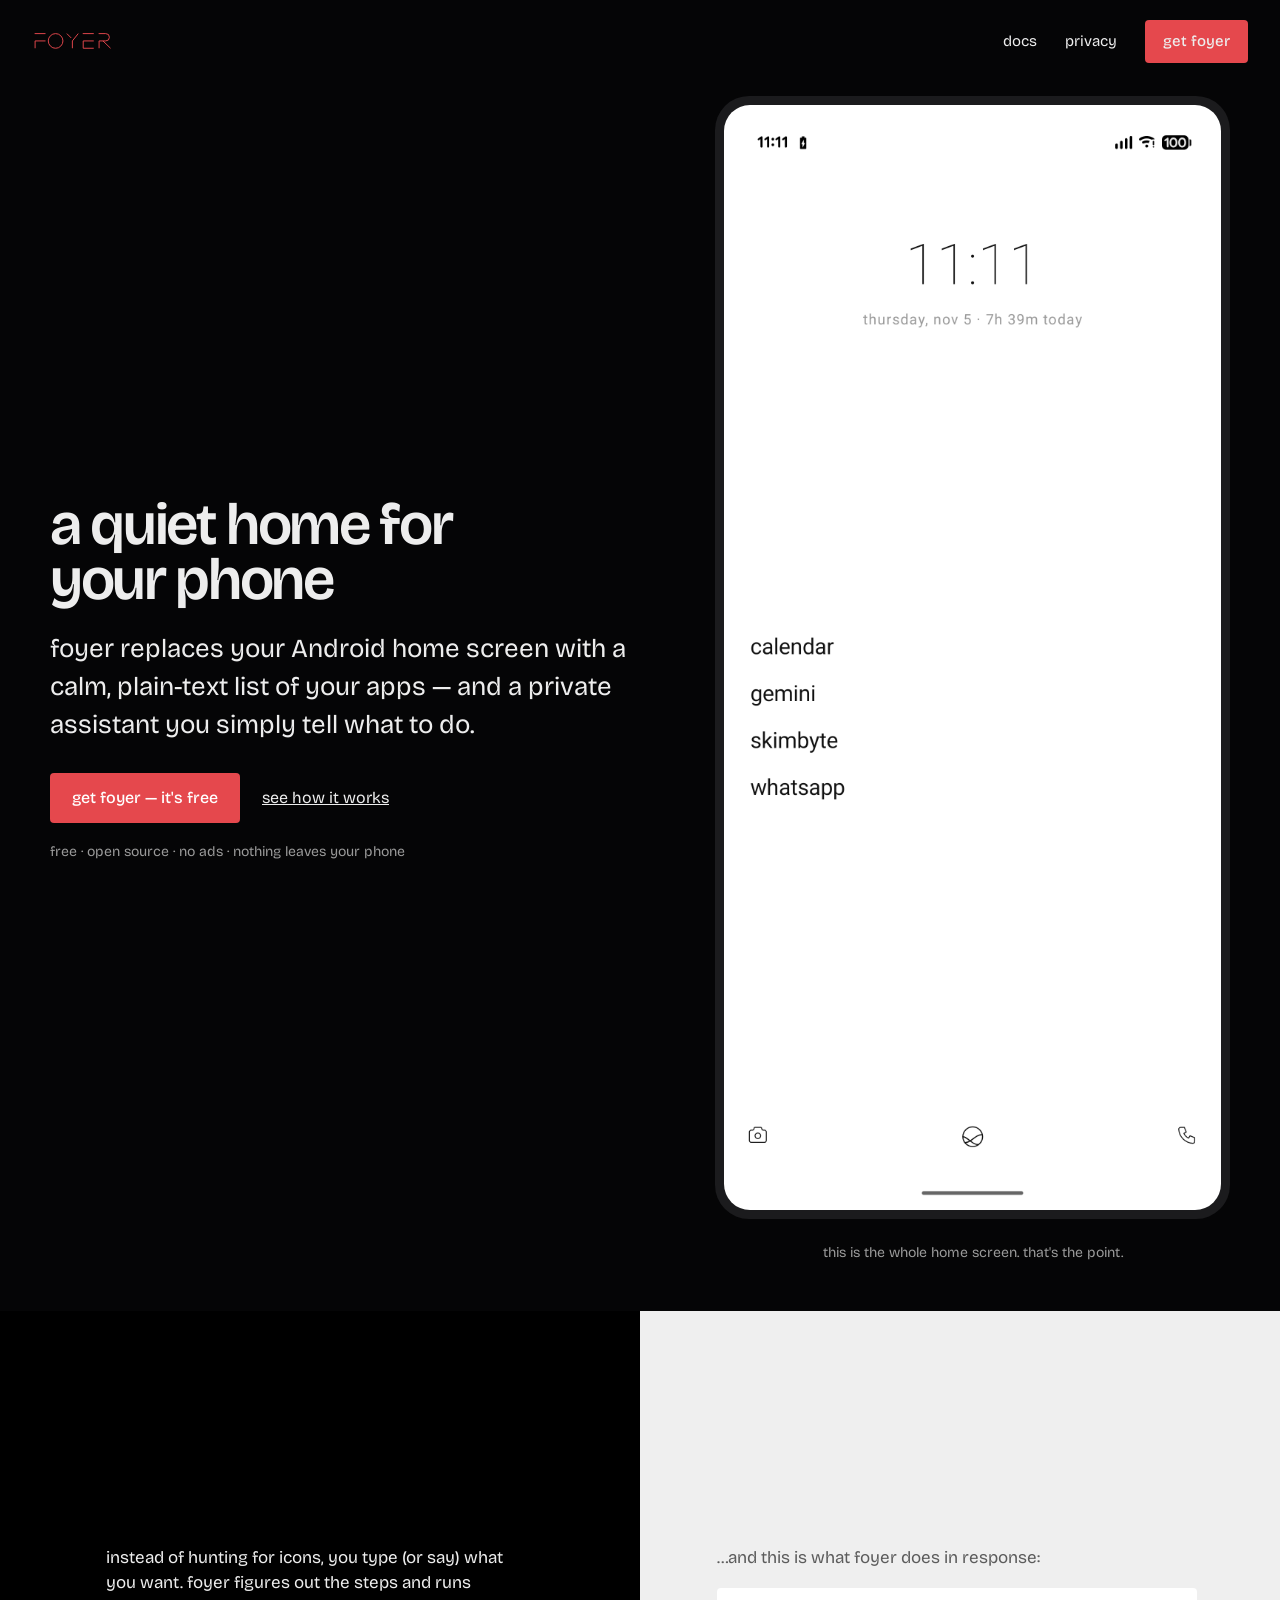
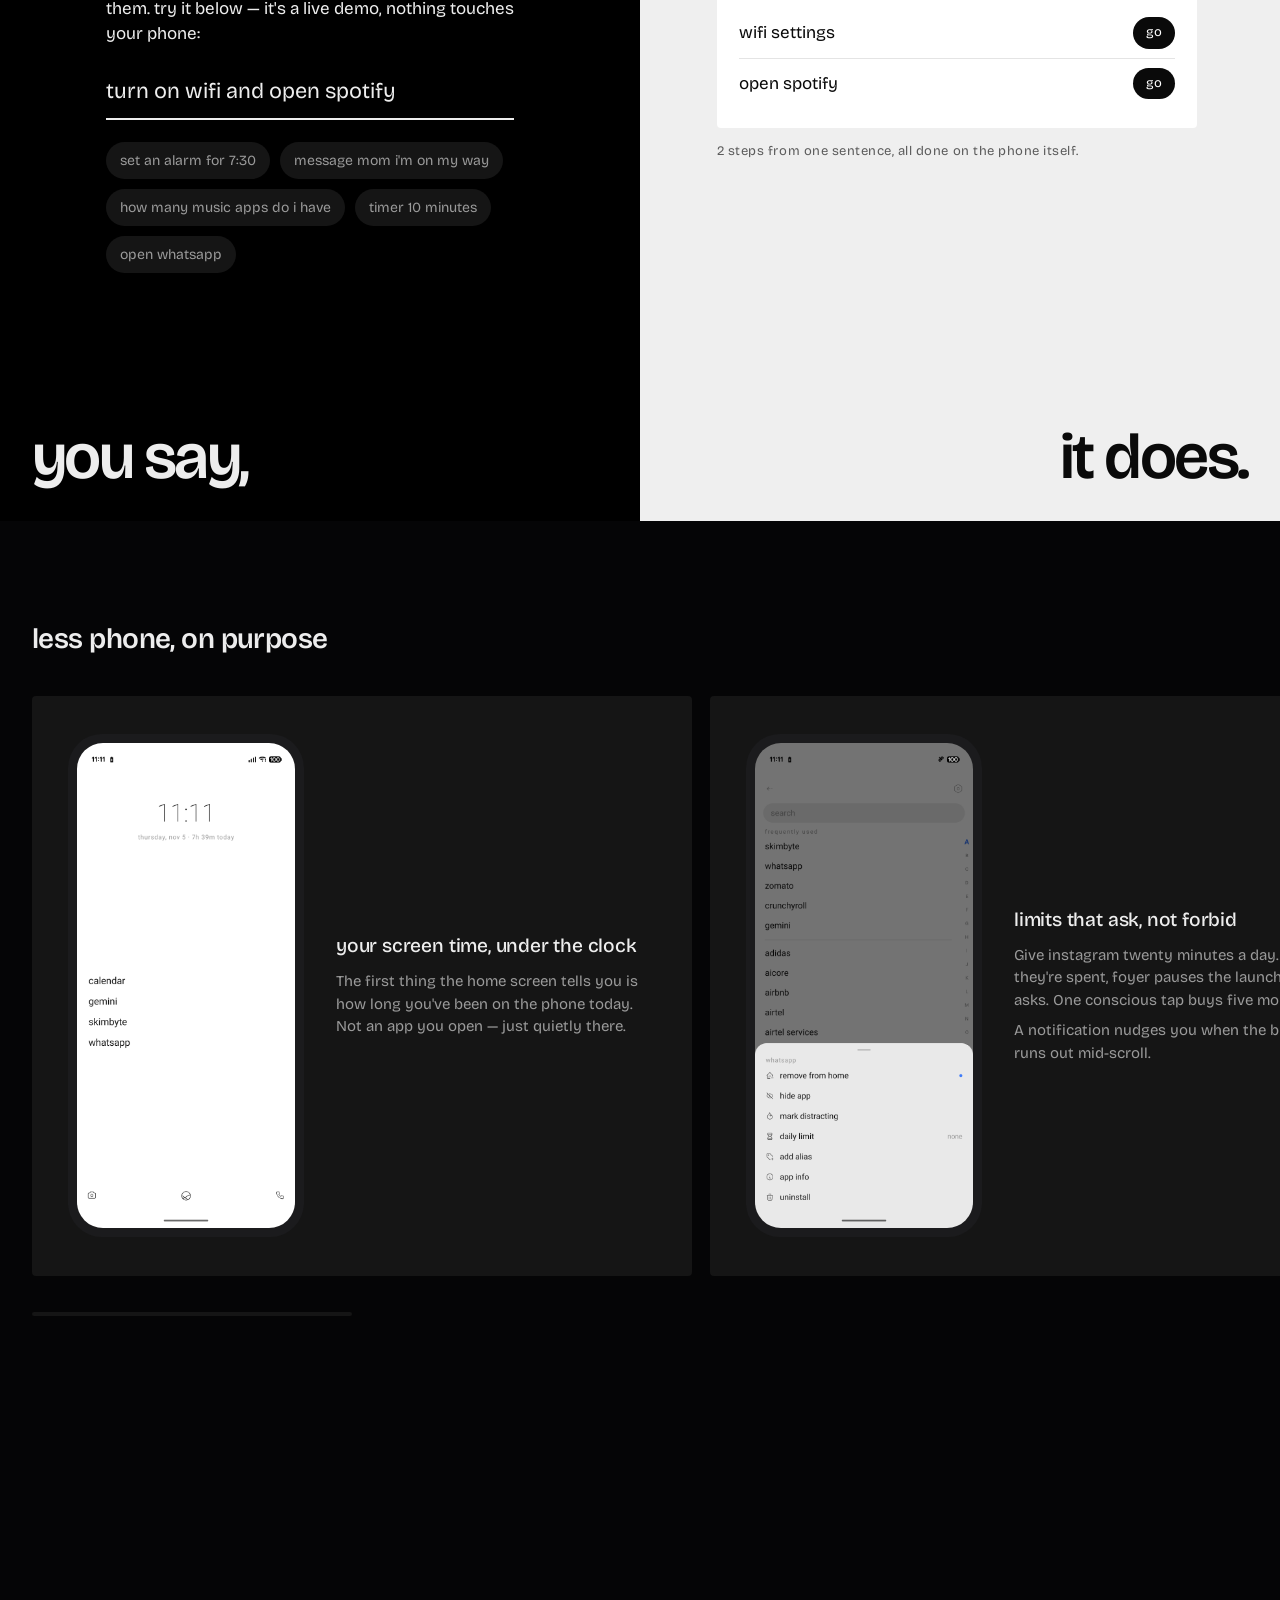
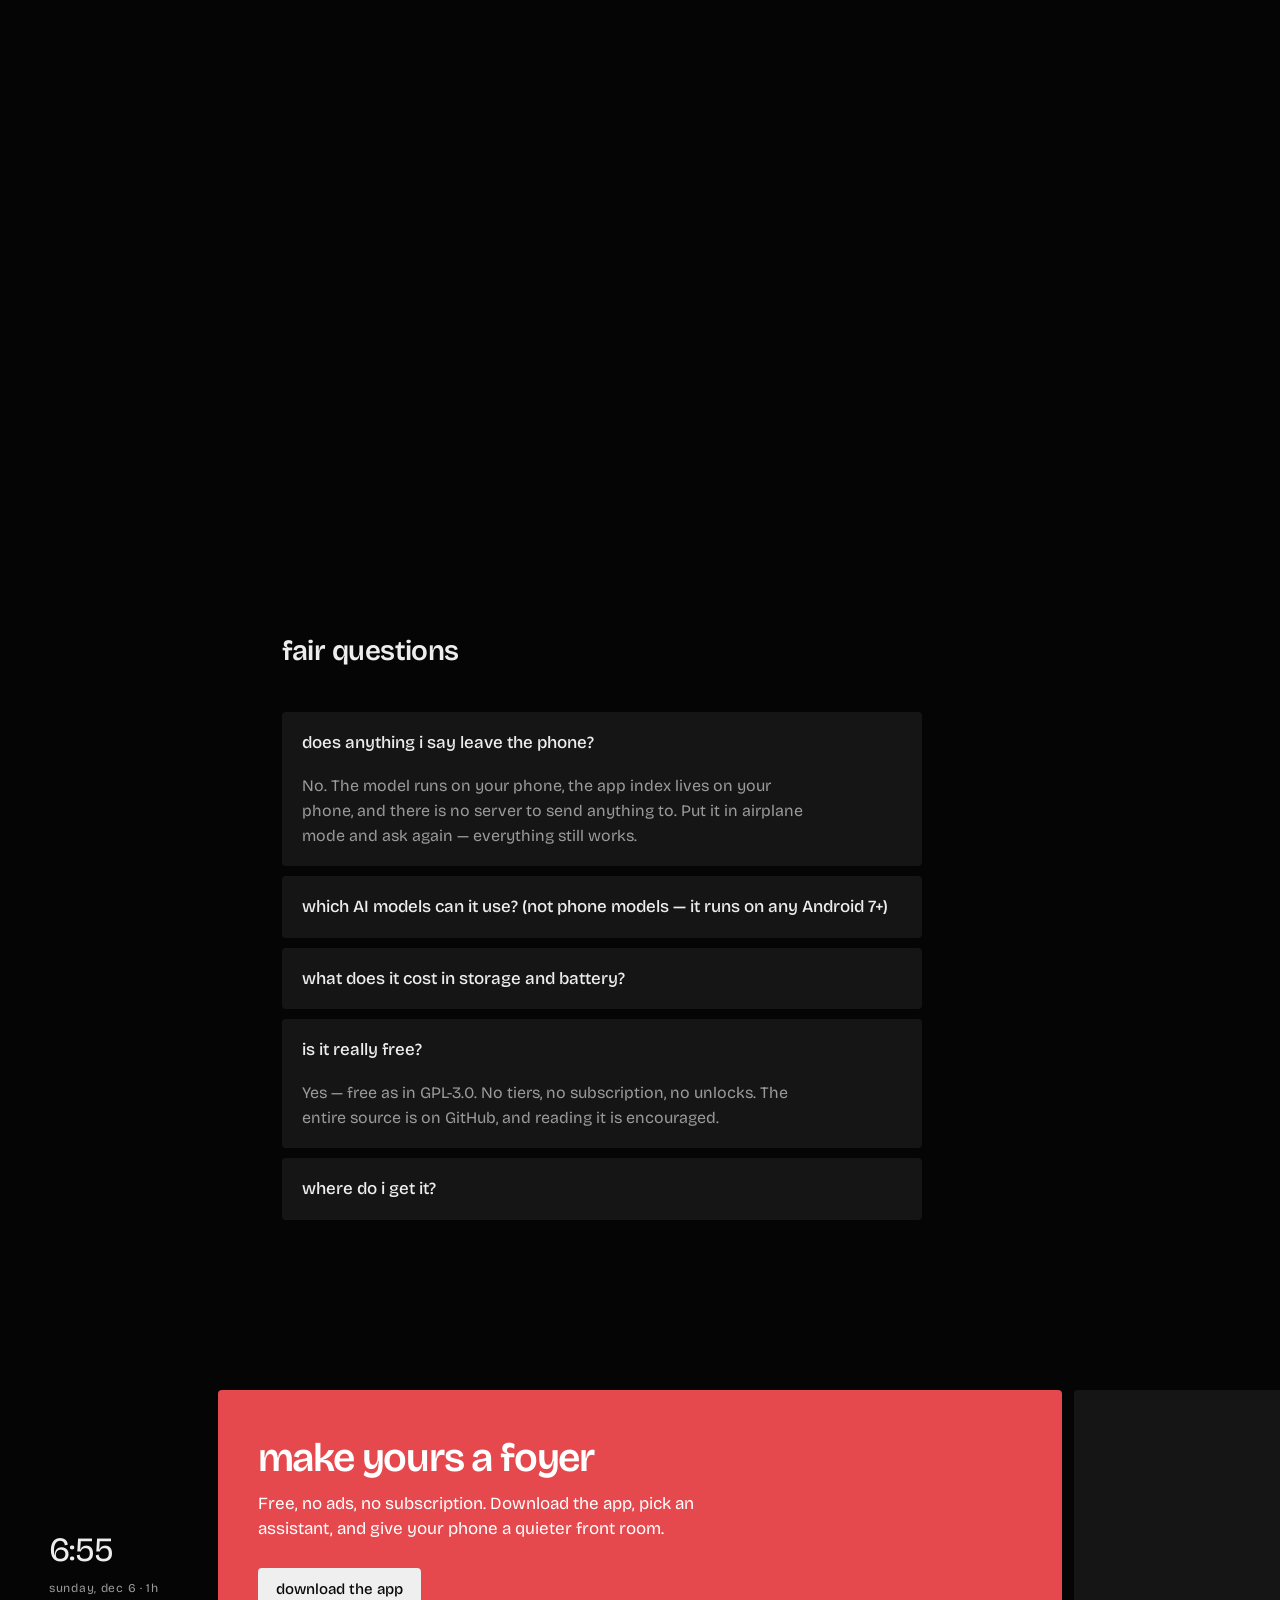
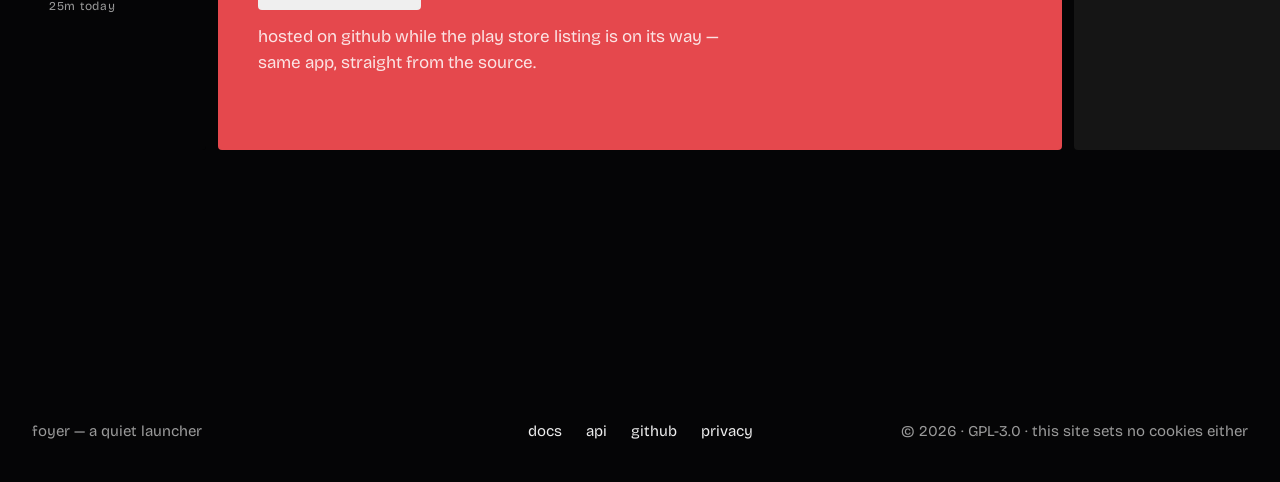
==== website/index.html @ 524b3b26 "Website: cta tile clock shows the visitor's real time, app's own format The download-section tile ha" ====
<!doctype html>
<html lang="en">
<head>
  <meta charset="utf-8">
  <meta name="viewport" content="width=device-width, initial-scale=1">
  <title>foyer — a quiet home for your phone</title>
  <meta name="description" content="A text-first Android launcher with a fully on-device AI assistant. No server, no account, no analytics — airplane mode changes nothing.">
  <meta property="og:title" content="foyer — a quiet home for your phone">
  <meta property="og:description" content="A text-first Android launcher with a fully on-device AI assistant.">
  <meta property="og:url" content="https://foyerlauncher.com/">
  <link rel="icon" href="assets/icon.png">
  <link rel="preconnect" href="https://fonts.googleapis.com">
  <link rel="preconnect" href="https://fonts.gstatic.com" crossorigin>
  <link href="https://fonts.googleapis.com/css2?family=Bricolage+Grotesque:opsz,wght@12..96,400;12..96,500;12..96,600&display=swap" rel="stylesheet">
  <link rel="stylesheet" href="style.css">
  <script>document.documentElement.classList.add("js");</script>
</head>
<body>

<header class="nav">
  <a class="wordmark" href="/" aria-label="foyer">
    <img src="assets/wordmark.svg" alt="foyer" width="110" height="22">
  </a>
  <nav class="nav-right">
    <a href="/docs/">docs</a>
    <a href="/docs/privacy/">privacy</a>
    <a class="button" href="https://github.com/akshay2211/Foyer">get foyer</a>
  </nav>
</header>

<!-- hero: one real phone, one plain sentence -->
<section class="hero" id="top">
  <div class="hero-grid">
    <div class="hero-copy">
      <h1 id="hero-head">a quiet home for your phone</h1>
      <p class="hero-sub rise">
        foyer replaces your Android home screen with a calm, plain-text list
        of your apps — and a private assistant you simply tell what to do.
      </p>
      <div class="hero-actions rise">
        <a class="button" href="https://github.com/akshay2211/Foyer">get foyer — it's free</a>
        <a class="ghost" href="#show">see how it works</a>
      </div>
      <p class="hero-fine rise">free · open source · no ads · nothing leaves your phone</p>
    </div>
    <div class="hero-phone rise in">
      <div class="phone">
        <img src="assets/shot-home.png" alt="Foyer's home screen on a phone: a digital clock, today's screen time, and a short list of app names in plain text" width="320" height="712" fetchpriority="high">
      </div>
      <p class="hero-caption">this is the whole home screen. that's the point.</p>
    </div>
  </div>
</section>

<!-- showcase: the real router, running here -->
<section id="show" class="show" aria-label="try the assistant">
  <div class="show-fields">
    <div class="show-in">
      <div class="show-in-inner">
        <p class="show-intro">instead of hunting for icons, you type (or say) what you want. foyer figures out the steps and runs them. try it below — it's a live demo, nothing touches your phone:</p>
        <label class="visually-hidden" for="cmd">type a command</label>
        <input class="cmd" id="cmd" type="text" value="turn on wifi and open spotify"
               autocomplete="off" autocapitalize="none" spellcheck="false">
        <div class="chips" role="group" aria-label="example commands">
          <button type="button">set an alarm for 7:30</button>
          <button type="button">message mom i'm on my way</button>
          <button type="button">how many music apps do i have</button>
          <button type="button">timer 10 minutes</button>
          <button type="button">open whatsapp</button>
        </div>
      </div>
      <h2 class="show-head in">you say,</h2>
    </div>
    <div class="show-out">
      <div class="show-out-inner">
        <p class="out-intro">…and this is what foyer does in response:</p>
        <div class="plan" data-ui id="plan" aria-live="polite">
          <!-- filled by app.js; static fallback below -->
          <noscript>
            <div class="ui-row"><span class="ui-title">wifi settings</span><span class="ui-kind">setting</span></div>
            <div class="ui-row"><span class="ui-title">open spotify</span><span class="ui-kind">app</span></div>
          </noscript>
        </div>
        <p class="plan-note" id="plan-note"></p>
      </div>
      <h2 class="show-head out">it does.</h2>
    </div>
  </div>
</section>

<!-- features: a pinned reel — scroll drives the cards sideways -->
<section id="features" class="reel">
  <div class="reel-pin">
    <h2 class="rise">less phone, on purpose</h2>

    <div class="reel-track" id="reel-track">
      <article class="card">
        <div class="panel phone"><img src="assets/shot-home.png" alt="Foyer's home screen: the digital clock, the date, and today's screen time in plain text" width="280" height="623" loading="lazy"></div>
        <div class="card-text">
          <h3>your screen time, under the clock</h3>
          <p>The first thing the home screen tells you is how long you've been on the phone today. Not an app you open — just quietly there.</p>
        </div>
      </article>

      <article class="card">
        <div class="panel phone"><img src="assets/shot-sheet.png" alt="The long-press sheet for an app: remove from home, hide, mark distracting, daily limit" width="280" height="623" loading="lazy"></div>
        <div class="card-text">
          <h3>limits that ask, not forbid</h3>
          <p>Give instagram twenty minutes a day. When they're spent, foyer pauses the launch and asks. One conscious tap buys five more.</p>
          <p>A notification nudges you when the budget runs out mid-scroll.</p>
        </div>
      </article>

      <article class="card">
        <div class="panel phone"><img src="assets/shot-drawer.png" alt="The app drawer: a plain text list with an A to Z rail on the right edge" width="280" height="623" loading="lazy"></div>
        <div class="card-text">
          <h3>every app is one swipe and a letter away</h3>
          <p>The drawer is a text list with an A–Z rail. Search opens the keyboard by itself; aliases you teach ("insta") rank first.</p>
        </div>
      </article>

      <article class="card">
        <div class="panel pair">
          <div class="phone"><img src="assets/shot-appearance.png" alt="Appearance settings in light theme: theme, accent swatches, fonts and curated background tones" width="140" height="311" loading="lazy"></div>
          <div class="phone"><img src="assets/shot-appearance-dark.png" alt="The same appearance settings in matte dark theme" width="140" height="311" loading="lazy"></div>
        </div>
        <div class="card-text">
          <h3>curated, not customised to death</h3>
          <p>Three fonts, four accents, five background tones, true black to cream. Every pairing keeps its contrast; there is no wallpaper circus.</p>
        </div>
      </article>

      <article class="card">
        <div class="panel grid4">
          <img src="assets/shot-clock-digital.png" alt="Digital clock style on the home screen" loading="lazy">
          <img src="assets/shot-clock-bold.png" alt="Bold clock style on the home screen" loading="lazy">
          <img src="assets/shot-clock-dial.png" alt="Rotating dial clock style on the home screen" loading="lazy">
          <img src="assets/shot-clock-hands.png" alt="Plain hands clock style on the home screen" loading="lazy">
        </div>
        <div class="card-text">
          <h3>four ways to tell time</h3>
          <p>Digital, bold, a rotating dial, or plain hands. Cycle the home screen clock from settings, or straight from the home menu.</p>
        </div>
      </article>

      <article class="card">
        <div class="panel phone"><img src="assets/shot-ai.png" alt="The AI settings page: bring your own model, with one-tap Qwen and Gemma suggestions" width="280" height="623" loading="lazy"></div>
        <div class="card-text">
          <h3>bring your own brain</h3>
          <p>Foyer ships no model. Paste a MediaPipe .task link or tap a suggestion, or choose a .task file already on your phone. Qwen 2.5 downloads with no account at all, and runs locally, forever.</p>
        </div>
      </article>
    </div>

    <div class="reel-progress" aria-hidden="true"><span id="reel-bar"></span></div>
  </div>
</section>

<!-- the letter -->
<section id="letter" class="letter">
  <div class="letter-inner">
    <img class="rise" src="assets/icon.png" alt="the foyer mark" width="44" height="44">
    <p class="rise">I built foyer because my home screen had become a casino floor: forty coloured icons, each engineered to be tapped. I wanted the room you pass through on the way out, not the room you get stuck in.</p>
    <p class="rise">Then the assistant question came up, and every answer on the market was a microphone wired to someone's server. That felt wrong for the most personal screen you own. So foyer's assistant is a small open model that <mark>lives entirely on your phone</mark> — you download it once, from whoever you trust, and nothing you say ever leaves the device.</p>
    <p class="rise">The whole launcher is GPL-3.0 on GitHub. Read every line; that's the point.</p>
    <p class="sign rise">akshay sharma</p>
    <p class="role rise">maker of foyer</p>
  </div>
</section>

<!-- proof: the quiet row -->
<section class="proof">
  <span class="lead-in rise">nothing to hide —</span>
  <b class="rise">free forever</b>
  <b class="rise">no ads</b>
  <b class="rise">no account</b>
  <b class="rise">no tracking</b>
  <b class="rise">works in airplane mode</b>
</section>


<!-- faq: the honest objections -->
<section class="faq" id="faq">
  <h2>fair questions</h2>

  <details class="rise" open>
    <summary>does anything i say leave the phone?</summary>
    <p>No. The model runs on your phone, the app index lives on your phone, and there is no server to send anything to. Put it in airplane mode and ask again — everything still works.</p>
  </details>

  <details class="rise">
    <summary>which AI models can it use? (not phone models — it runs on any Android 7+)</summary>
    <p>Any MediaPipe .task model. The settings page fills a known-good link with one tap: Qwen 2.5 downloads with no account; Gemma 3 needs a free Hugging Face license click and a read token. You can paste any URL you trust instead.</p>
  </details>

  <details class="rise">
    <summary>what does it cost in storage and battery?</summary>
    <p>The launcher itself is small and runs no background services. The model you pick takes 0.5–1.6&nbsp;GB of storage and uses the processor only in the moment you ask it something.</p>
  </details>

  <details class="rise" open>
    <summary>is it really free?</summary>
    <p>Yes — free as in GPL-3.0. No tiers, no subscription, no unlocks. The entire source is on GitHub, and reading it is encouraged.</p>
  </details>

  <details class="rise">
    <summary>where do i get it?</summary>
    <p>From GitHub today — releases carry the signed APK. Play Store and F-Droid listings are planned; the page will say so the day they exist.</p>
  </details>
</section>

<!-- cta -->
<section id="cta" class="cta" aria-label="get foyer">
  <div class="tile-side frag rise"><div data-ui class="tile-ui">
    <p class="ui-clock" id="tile-clock">7:48</p>
    <p class="ui-date" id="tile-date">wednesday, oct 29 · 1h 25m today</p>
  </div></div>
  <div class="tile-main rise">
    <h2>make yours a foyer</h2>
    <p>Free, no ads, no subscription. Download the app, pick an assistant, and give your phone a quieter front room.</p>
    <a class="button" href="https://github.com/akshay2211/Foyer/releases">download the app</a>
    <p class="tile-fine">hosted on github while the play store listing is on its way — same app, straight from the source.</p>
  </div>
  <div class="tile-side flat rise"></div>
</section>

<footer class="footer">
  <span>foyer — a quiet launcher</span>
  <nav>
    <a href="/docs/">docs</a>
    <a href="/api/">api</a>
    <a href="https://github.com/akshay2211/Foyer">github</a>
    <a href="/docs/privacy/">privacy</a>
  </nav>
  <span class="right">© 2026 · GPL-3.0 · this site sets no cookies either</span>
</footer>

<script src="app.js" defer></script>
</body>
</html>
---- website/style.css ----
/* foyer — foyerlauncher.com
   direction: "the product performs" (taste-skill seed 1110655084)
   palette: foyer's own — ground #050506, ink #EDEDED, accent #E5484D */

:root {
  --bg: #050506;
  --surface: #151515;
  --ink: #ededed;
  --muted: #9a9a9a;
  --accent: #e5484d;
  --accent-ink: #ffffff;
  --field: #efefef;
  --field-ink: #0a0a0a;
  --field-muted: #5c5c5c;
  --radius: 4px;
  --margin: clamp(16px, 2.5vw, 32px);
  --step-small: clamp(0.8125rem, 0.79rem + 0.1vw, 0.875rem);
  --step-body: clamp(1.0625rem, 1rem + 0.25vw, 1.1875rem);
  --step-lead: clamp(1.25rem, 1.1rem + 0.7vw, 1.625rem);
  --step-head: clamp(2rem, 1.3rem + 3.2vw, 4rem);
}

* { margin: 0; padding: 0; box-sizing: border-box; }
html { scroll-behavior: smooth; }

body {
  background: var(--bg);
  color: var(--ink);
  font-family: "Bricolage Grotesque", system-ui, sans-serif;
  font-size: var(--step-body);
  line-height: 1.5;
  -webkit-font-smoothing: antialiased;
}

img { display: block; max-width: 100%; }
a { color: var(--ink); }
::selection { background: var(--accent); color: var(--accent-ink); }

h1, h2, h3 {
  font-weight: 600;
  letter-spacing: -0.04em;
  line-height: 0.95;
}

/* ---- nav ------------------------------------------------------------- */

.nav {
  position: absolute;
  inset: 0 0 auto 0;
  z-index: 10;
  display: flex;
  align-items: center;
  justify-content: space-between;
  padding: 20px var(--margin);
}
.nav .wordmark img { height: 22px; width: auto; }
.nav-right { display: flex; align-items: center; gap: 28px; font-size: 15px; }
.nav-right a { text-decoration: none; color: var(--ink); }
.nav-right a:hover { color: var(--muted); }
.button {
  display: inline-block;
  background: var(--accent);
  color: var(--accent-ink);
  border: 0;
  border-radius: var(--radius);
  padding: 10px 18px;
  font: inherit;
  font-size: 15px;
  font-weight: 500;
  text-decoration: none;
  cursor: pointer;
  transition: transform 140ms ease;
}
.button:active { transform: scale(0.97); }
.button:hover { color: var(--accent-ink); }

/* ---- hero: one real phone, one plain sentence --------------------------- */

.hero { min-height: 100svh; display: flex; align-items: center; padding: 96px var(--margin) 48px; }
.hero-grid {
  display: grid;
  grid-template-columns: 1.2fr 1fr;
  gap: 48px;
  align-items: center;
  width: 100%;
  max-width: 1180px;
  margin: 0 auto;
}
.hero-copy h1 { font-size: clamp(44px, 4.6vw, 76px); max-width: 11ch; }
.hero-sub { margin-top: 22px; font-size: var(--step-lead); line-height: 1.45; max-width: 44ch; }
.hero-actions { display: flex; align-items: center; gap: 22px; margin-top: 30px; }
.hero-actions .button { font-size: 16px; padding: 13px 22px; }
.ghost { font-size: 16px; color: var(--ink); }
.ghost:hover { color: var(--muted); }
.hero-fine { margin-top: 18px; font-size: 14px; color: var(--muted); }
.hero-phone { justify-self: center; text-align: center; }
.hero-caption { margin-top: 14px; font-size: 14px; color: var(--muted); }

/* the one allowed frame: owners call — screenshots must read as phones */
.phone {
  display: inline-block;
  background: #1b1b1d;
  border-radius: 34px;
  padding: 9px;
}
.phone img { border-radius: 26px; width: 100%; height: auto; }

/* two small phones side by side — same theme, light vs dark */
.panel.pair { display: flex; gap: 10px; }
.panel.pair .phone { flex: 1 1 0; padding: 6px; border-radius: 22px; }
.panel.pair .phone img { border-radius: 16px; }

/* four clock styles as one 2x2 grid, in place of a single panel */
.panel.grid4 { display: grid; grid-template-columns: 1fr 1fr; gap: 8px; }
.panel.grid4 img { border-radius: 14px; width: 100%; height: auto; display: block; }

.visually-hidden {
  position: absolute; width: 1px; height: 1px; overflow: hidden;
  clip: rect(0 0 0 0); white-space: nowrap;
}

/* ---- the in-frame launcher fragments ---------------------------------- */

[data-ui] {
  font-family: "Bricolage Grotesque", system-ui, sans-serif;
  background: var(--bg);
  color: var(--ink);
  height: 100%;
  width: 100%;
  padding: 22px 26px;
  overflow: hidden;
}
[data-ui] .ui-clock { font-size: 34px; font-weight: 400; letter-spacing: -0.02em; }
[data-ui] .ui-date { color: var(--muted); font-size: 12px; letter-spacing: 0.06em; margin-top: 4px; }
[data-ui] .ui-apps { margin-top: 16px; display: grid; gap: 10px; font-size: 17px; }
[data-ui] .ui-apps span { color: var(--ink); }
[data-ui] .ui-search { color: var(--muted); font-size: 15px; padding: 8px 12px; background: var(--surface); border-radius: 999px; display: flex; gap: 8px; }
[data-ui] .ui-search b { color: var(--ink); font-weight: 400; }
[data-ui] .ui-row { display: flex; justify-content: space-between; align-items: center; font-size: 16px; padding: 9px 0; }
[data-ui] .ui-row .ui-sub { color: var(--muted); font-size: 12px; }
[data-ui] .ui-chip {
  display: inline-block;
  border: 1px solid var(--muted);
  border-radius: 999px;
  padding: 7px 14px;
  font-size: 14px;
  margin: 6px 6px 0 0;
}
[data-ui] .ui-accent { color: var(--accent); }
[data-ui] .ui-dot { width: 7px; height: 7px; border-radius: 4px; background: var(--accent); }
[data-ui] .ui-tag { color: var(--muted); font-size: 10px; letter-spacing: 0.1em; margin-top: 10px; }

/* ---- showcase: input half, output half -------------------------------- */

.show { position: relative; }
.show-fields { display: grid; grid-template-columns: 1fr 1fr; min-height: 90svh; }
.show-in { background: #000; padding: 0 0 96px 0; position: relative; }
.show-out { background: var(--field); color: var(--field-ink); position: relative; padding: 0 0 96px 0; }

.show-in-inner { margin: 26svh 0 0 16.6%; max-width: 34ch; }
.show-intro { color: var(--ink); font-size: 17px; line-height: 1.5; margin-bottom: 22px; max-width: 40ch; }
.out-intro { color: var(--field-muted); font-size: 17px; line-height: 1.5; margin-bottom: 18px; max-width: 40ch; }
.cmd {
  width: 100%;
  background: transparent;
  border: 0;
  border-bottom: 2px solid var(--ink);
  color: var(--ink);
  font: inherit;
  font-size: clamp(20px, 1.7vw, 24px);
  padding: 6px 0 10px;
  outline: none;
  caret-color: var(--accent);
}
.cmd:focus { border-bottom-color: var(--accent); }
.chips { margin-top: 22px; display: flex; flex-wrap: wrap; gap: 10px; }
.chips button {
  background: var(--surface);
  color: var(--muted);
  border: 0;
  border-radius: 999px;
  padding: 8px 14px;
  font: inherit;
  font-size: 14px;
  cursor: pointer;
  transition: color 140ms ease, border-color 140ms ease, transform 140ms ease;
}
.chips button:hover { color: var(--ink); background: #222; }
.chips button:active { transform: scale(0.96); }

.show-out-inner { margin: 26svh 0 0 12%; width: min(480px, 76%); }
.plan[data-ui] {
  background: #fff;
  color: var(--field-ink);
  height: auto;
  border-radius: var(--radius);
  padding: 20px 22px;
}
.plan .ui-row { border-top: 1px solid #e4e4e4; /* taste-skill-ignore: row seam inside the data-ui fragment */ }
.plan .ui-row:first-child { border-top: 0; }
.plan .ui-title { font-size: 17px; }
.plan .ui-sub { color: var(--field-muted); }
.plan .ui-kind {
  font-size: 12px;
  color: var(--field-muted);
}
.plan .ui-go {
  background: var(--field-ink);
  color: #fff;
  border-radius: 999px;
  font-size: 13px;
  padding: 6px 13px;
}
.plan-note { margin-top: 14px; color: var(--field-muted); font-size: 13px; letter-spacing: 0.04em; }
.plan-note code { font-family: ui-monospace, monospace; font-size: 12px; }

.show-head {
  position: absolute;
  bottom: 32px;
  font-size: clamp(40px, 5vw, 80px);
  font-weight: 600;
  letter-spacing: -0.04em;
  line-height: 1;
  margin: 0;
}
.show-head.in { left: var(--margin); color: var(--ink); }
.show-head.out { right: var(--margin); color: var(--field-ink); }

/* ---- features: the reel — vertical scroll drives the cards sideways ----
   (the niagara move: a pinned screen, a horizontal track, a scrub bar)
   without JS or on phones the track is a plain swipeable row */

.reel { padding: 120px 0 60px; }
.reel-pin { padding: 0 var(--margin); }
.reel-pin h2 { font-size: 28px; letter-spacing: -0.02em; margin: 0 0 44px 0; }
.reel-track {
  display: flex;
  gap: 18px;
  overflow-x: auto;
  scroll-snap-type: x proximity;
  scrollbar-width: none;
  padding-bottom: 8px;
}
.reel-track::-webkit-scrollbar { display: none; }
.card {
  flex: 0 0 min(660px, 86vw);
  scroll-snap-align: center;
  display: grid;
  grid-template-columns: 236px 1fr;
  gap: 32px;
  align-items: center;
  background: var(--surface);
  border-radius: var(--radius);
  padding: 32px 36px;
}
.card .panel { width: 236px; }
.card h3 { font-size: clamp(19px, 1.5vw, 23px); font-weight: 500; letter-spacing: -0.01em; line-height: 1.25; margin-bottom: 12px; }
.card p { font-size: 15px; color: var(--muted); line-height: 1.5; max-width: 34ch; }
.card p + p { margin-top: 8px; }

.reel-progress {
  margin-top: 28px;
  width: min(320px, 46vw);
  height: 4px;
  border-radius: 2px;
  background: var(--surface);
  overflow: hidden;
}
.reel-progress span {
  display: block;
  height: 100%;
  width: 0;
  background: var(--accent);
}

/* the pinned mode — switched on by JS only on wide screens with motion allowed */
.reel-on .reel { padding: 0; }
.reel-on .reel-pin {
  position: sticky;
  top: 0;
  height: 100svh;
  overflow: hidden;
  display: flex;
  flex-direction: column;
  justify-content: center;
}
.reel-on .reel-track { overflow: visible; scroll-snap-type: none; will-change: transform; }
.reel-on .card {
  opacity: 0.4;
  transform: scale(0.97);
  transition: opacity 450ms ease, transform 450ms cubic-bezier(0.2, 0, 0, 1);
}
.reel-on .card.is-active { opacity: 1; transform: none; }

/* ---- about: the letter -------------------------------------------------- */

.letter { padding: 160px var(--margin); display: grid; justify-content: center; }
.letter-inner { width: min(520px, 100%); }
.letter img { width: 44px; height: 44px; border-radius: 50%; }
.letter p { font-size: 17px; line-height: 1.55; margin-top: 20px; }
.letter p:first-of-type { margin-top: 28px; }
.letter mark { background: var(--accent); color: var(--accent-ink); padding: 0 5px; }
.letter .sign { margin-top: 32px; font-style: italic; font-size: 22px; }
.letter .role { font-style: normal; font-size: 14px; color: var(--muted); margin-top: 4px; }

/* ---- proof: the quiet row ------------------------------------------------ */

.proof {
  padding: 140px var(--margin);
  display: flex;
  align-items: center;
  justify-content: space-between;
  gap: 24px;
  flex-wrap: wrap;
}
.proof .lead-in { font-size: 18px; color: var(--muted); }
.proof b { font-size: 22px; font-weight: 500; letter-spacing: -0.01em; white-space: nowrap; }

/* ---- faq: fair questions -------------------------------------------------- */

.faq { padding: 40px 0 160px; }
.faq h2 { font-size: 28px; letter-spacing: -0.02em; margin: 0 0 48px 22%; }
.faq details {
  max-width: 640px;
  margin: 0 0 10px 22%;
  background: var(--surface);
  border-radius: var(--radius);
}
.faq summary {
  cursor: pointer;
  list-style: none;
  font-size: 17px;
  font-weight: 500;
  padding: 18px 20px;
  transition: color 140ms ease;
}
.faq summary::-webkit-details-marker { display: none; }
.faq summary:hover { color: var(--muted); }
.faq details[open] summary { color: var(--ink); }
.faq details p {
  padding: 0 20px 18px;
  font-size: 16px;
  line-height: 1.55;
  color: var(--muted);
  max-width: 56ch;
}

/* ---- cta: the action tile ------------------------------------------------ */

.cta { display: flex; gap: 12px; align-items: stretch; overflow: clip; }
.cta > * { border-radius: var(--radius); height: 360px; }
.tile-side { flex: 1 1 14%; min-width: 0; }
.tile-side.frag { overflow: hidden; margin-left: -12px; border-top-left-radius: 0; border-bottom-left-radius: 0; background: #000; }
.tile-ui { display: flex; flex-direction: column; justify-content: center; align-items: flex-start; padding-left: 28%; }
.tile-side.flat { background: var(--surface); margin-right: -12px; border-top-right-radius: 0; border-bottom-right-radius: 0; }
.tile-main {
  flex: 0 0 66%;
  background: var(--accent);
  color: var(--accent-ink);
  display: flex;
  flex-direction: column;
  justify-content: center;
  padding: 40px;
}
.tile-main h2 { font-size: 40px; letter-spacing: -0.03em; }
.tile-main p { font-size: 17px; max-width: 46ch; margin: 14px 0 26px; }
.tile-main .button { background: var(--field); color: var(--field-ink); width: fit-content; }
.tile-fine { font-size: 13px; margin-top: 14px; opacity: 0.85; }

/* ---- footer --------------------------------------------------------------- */

.footer {
  margin-top: 30svh;
  padding: 0 var(--margin) 30px;
  display: grid;
  grid-template-columns: 1fr auto 1fr;
  align-items: baseline;
  font-size: 15px;
  color: var(--muted);
}
.footer nav { display: flex; gap: 24px; }
.footer nav a { color: var(--ink); text-decoration: none; }
.footer nav a:hover { color: var(--muted); }
.footer .right { text-align: right; }

/* ---- motion ----------------------------------------------------------------- */

/* entrances only hide content once JS is known to be running */
.js .rise { opacity: 0; transform: translateY(24px); transition: opacity 600ms ease, transform 600ms cubic-bezier(0.2, 0, 0, 1); }
.js .rise.in { opacity: 1; transform: none; }

/* hero headline words, wrapped by JS */
.w { display: inline-block; opacity: 0; transform: translateY(0.55em); transition: opacity 500ms ease, transform 500ms cubic-bezier(0.2, 0, 0, 1); }
.w.in { opacity: 1; transform: none; }

/* scroll-linked layers (JS writes transforms; these just promote them) */
.hero-phone .phone, .show-head { will-change: transform; }

.drift img { animation: drift 22s ease-in-out infinite alternate; }
@keyframes drift { from { transform: scale(1); } to { transform: scale(1.07); } }

@media (prefers-reduced-motion: reduce) {
  .js .rise, .w { opacity: 1; transform: none; transition: none; }
  .drift img { animation: none; }
  .reel-on .card { opacity: 1; transform: none; transition: none; }
  html { scroll-behavior: auto; }
}

/* ---- phone -------------------------------------------------------------------- */

@media (max-width: 760px) {
  .hero { padding: 88px 16px 40px; }
  .hero-grid { grid-template-columns: 1fr; gap: 36px; }
  .hero-copy h1 { font-size: 11vw; }
  .hero-sub { font-size: 17px; }
  .hero-phone .phone { width: min(260px, 72vw); }

  .show-fields { grid-template-columns: 1fr; }
  .show-in, .show-out { min-height: 62svh; padding-bottom: 72px; }
  .show-in-inner, .show-out-inner { margin: 72px 20px 0; width: auto; max-width: none; }
  .cmd { font-size: 18px; }
  .show-head { font-size: 11vw; }
  .show-head.in { bottom: 16px; }
  .show-head.out { bottom: auto; top: 16px; }

  /* the reel stays a thumb-swiped row on phones; no pinning */
  .reel { padding-top: 96px; }
  .reel-pin { padding: 0 16px; }
  .reel-pin h2 { margin-bottom: 28px; }
  .card { flex: 0 0 82vw; grid-template-columns: 1fr; gap: 20px; padding: 24px 20px; }
  .card .panel { width: min(220px, 60vw); margin: 0 auto; }
  .card h3 { font-size: 17px; }
  .reel-progress { width: 56vw; }

  .letter { padding: 96px 24px; }
  .letter img { width: 40px; height: 40px; }
  .letter p { font-size: 16px; }

  .faq h2, .faq details { margin-left: 16px; margin-right: 16px; }

  .proof { flex-direction: column; align-items: flex-start; gap: 18px; padding: 96px 16px; }
  .proof .lead-in { font-size: 17px; }
  .proof b { font-size: 20px; }

  .cta { flex-wrap: wrap; padding: 0; }
  .tile-main { flex: 1 1 100%; height: auto; min-height: 300px; padding: 28px; }
  .tile-main h2 { font-size: 28px; }
  .tile-side { height: 120px; }
  .tile-side.frag { flex: 1 1 40%; margin-left: 0; border-radius: var(--radius); }
  .tile-side.flat { flex: 1 1 40%; margin-right: 0; border-radius: var(--radius); }

  .footer { margin-top: 20svh; grid-template-columns: 1fr; gap: 8px; font-size: 14px; }
  .footer .right { text-align: left; }
}
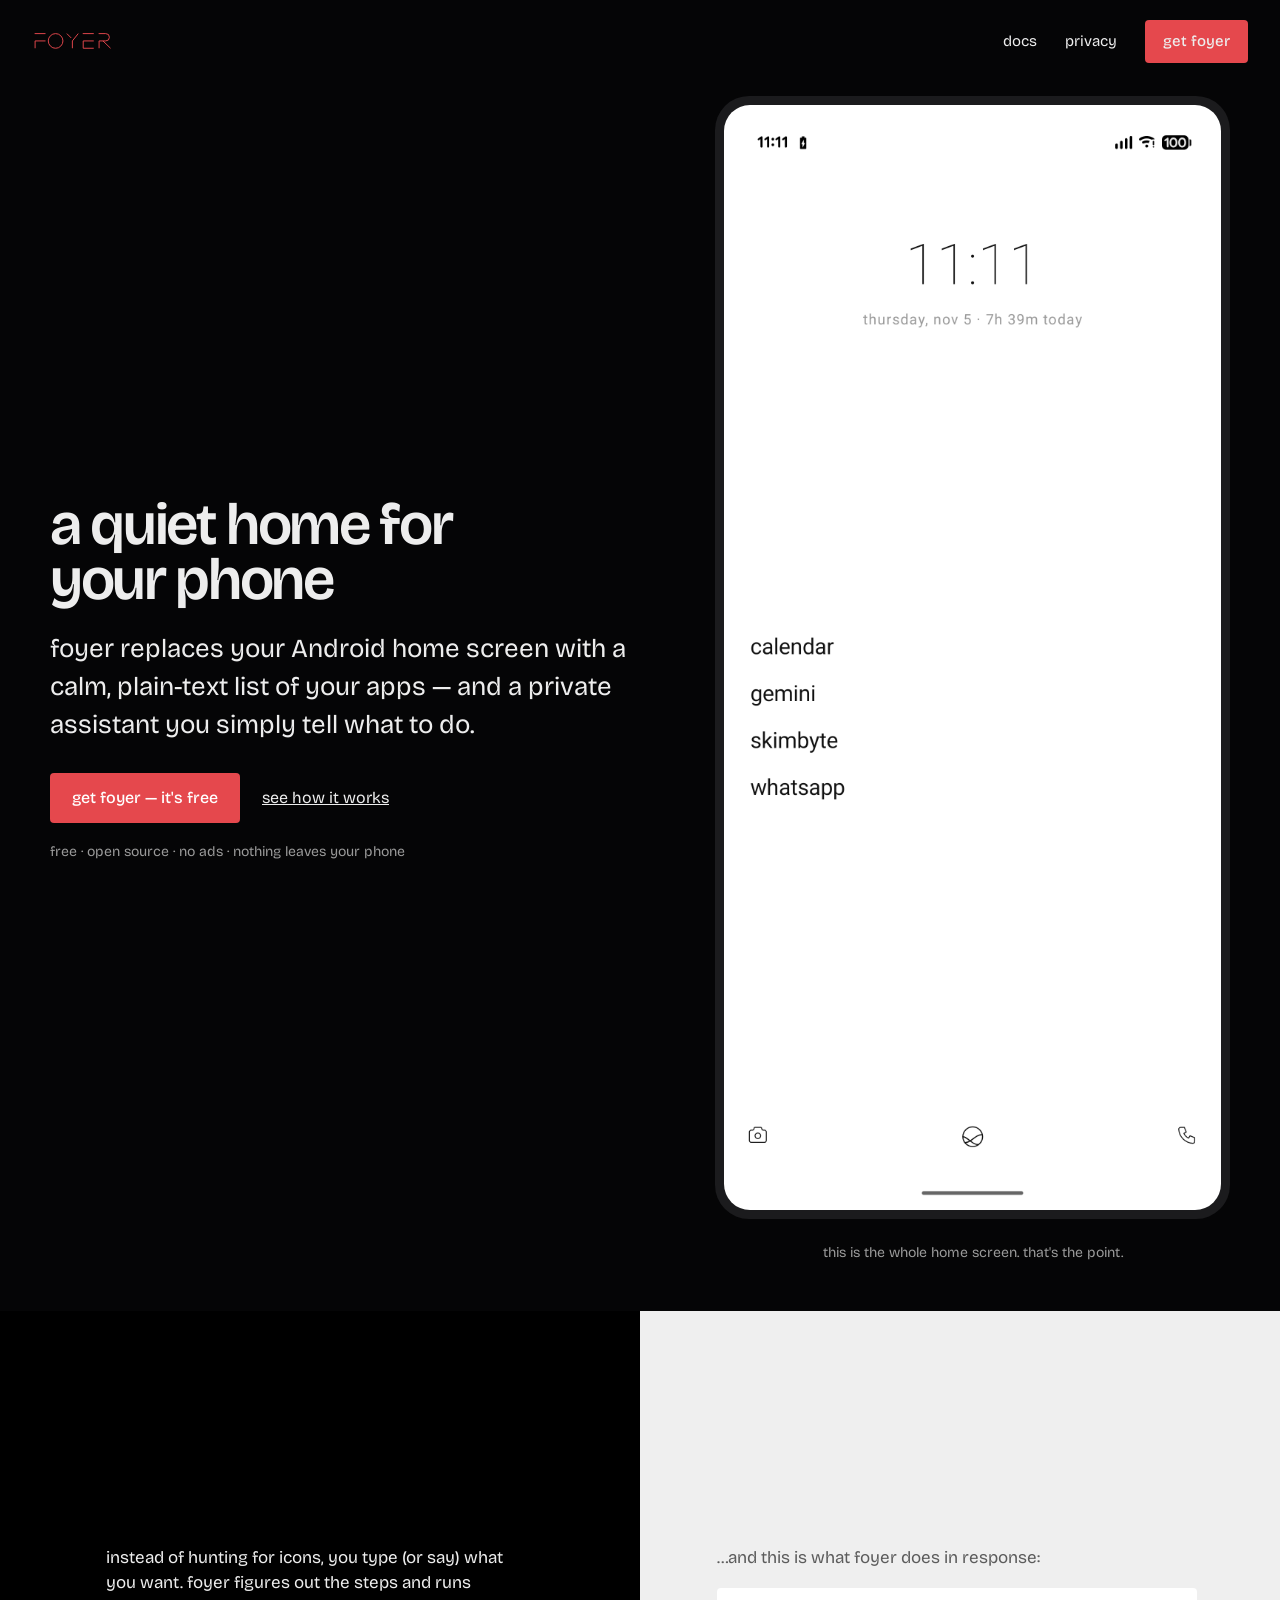
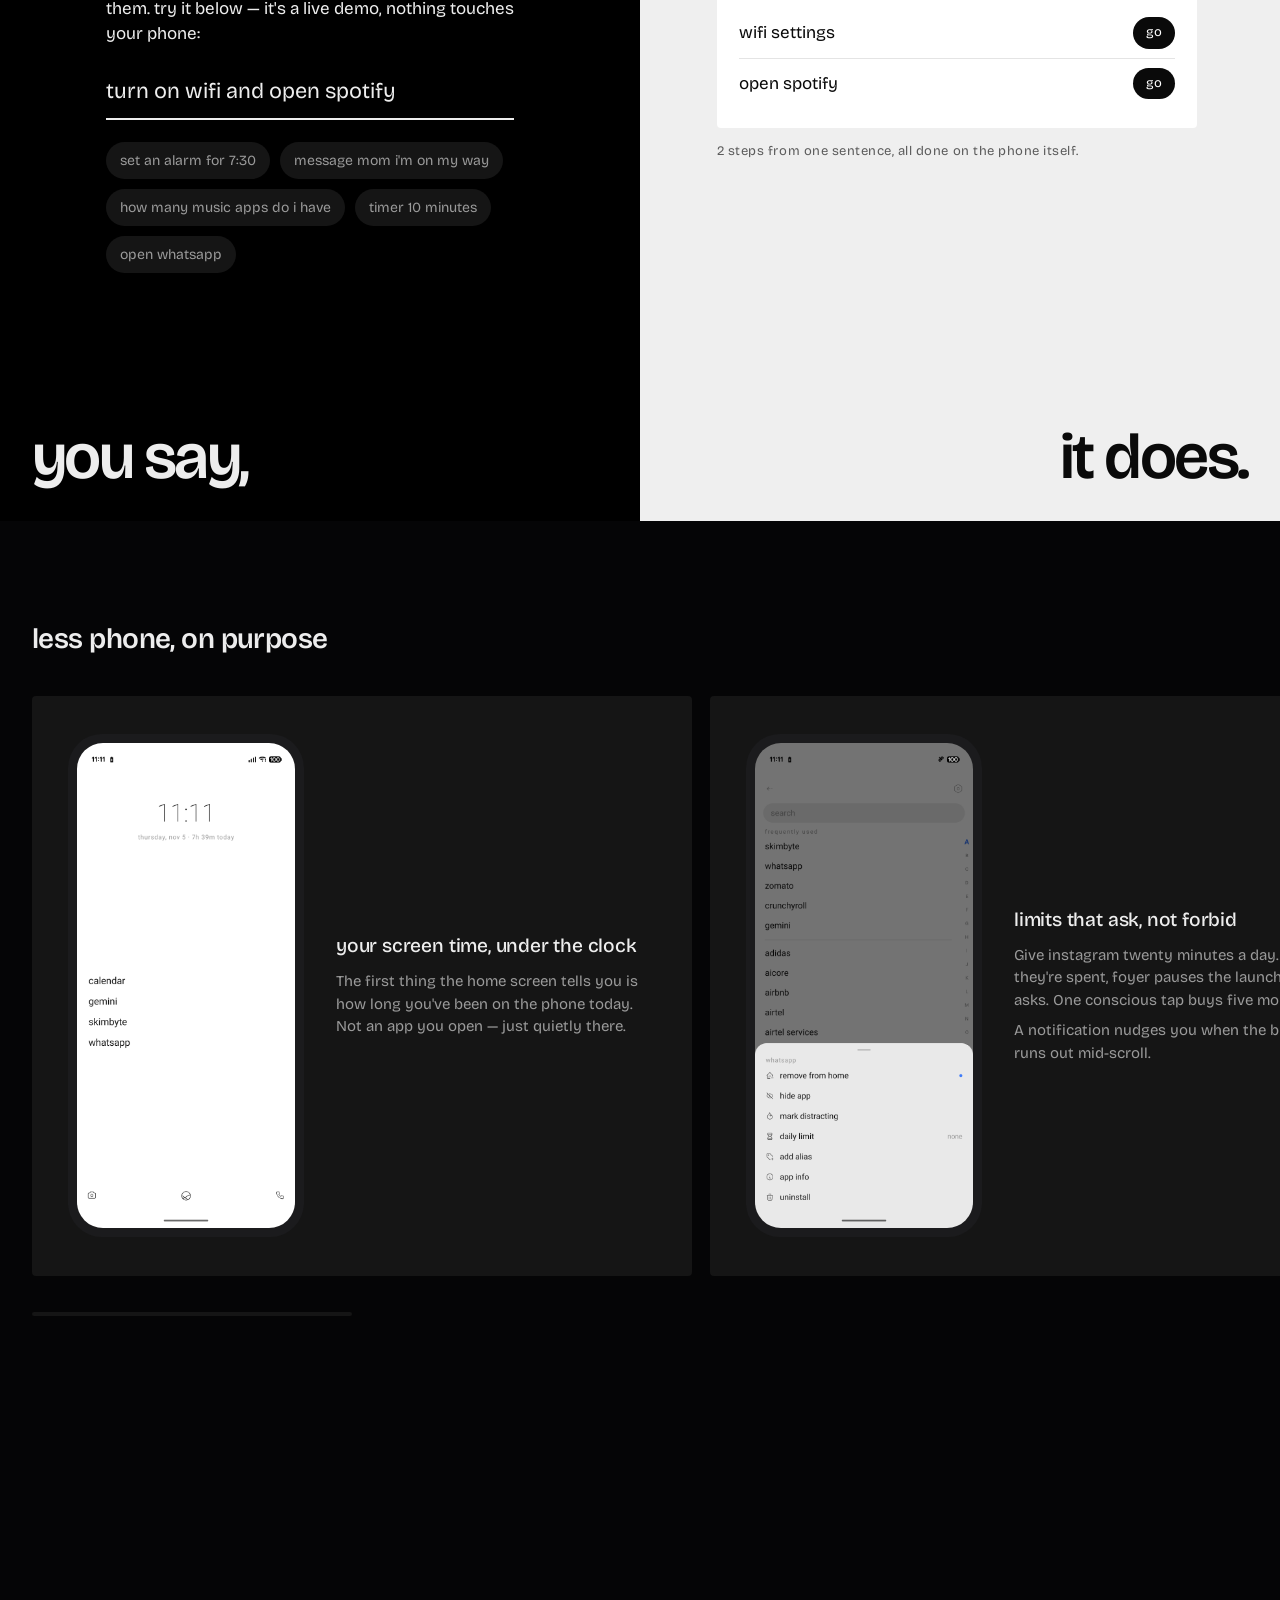
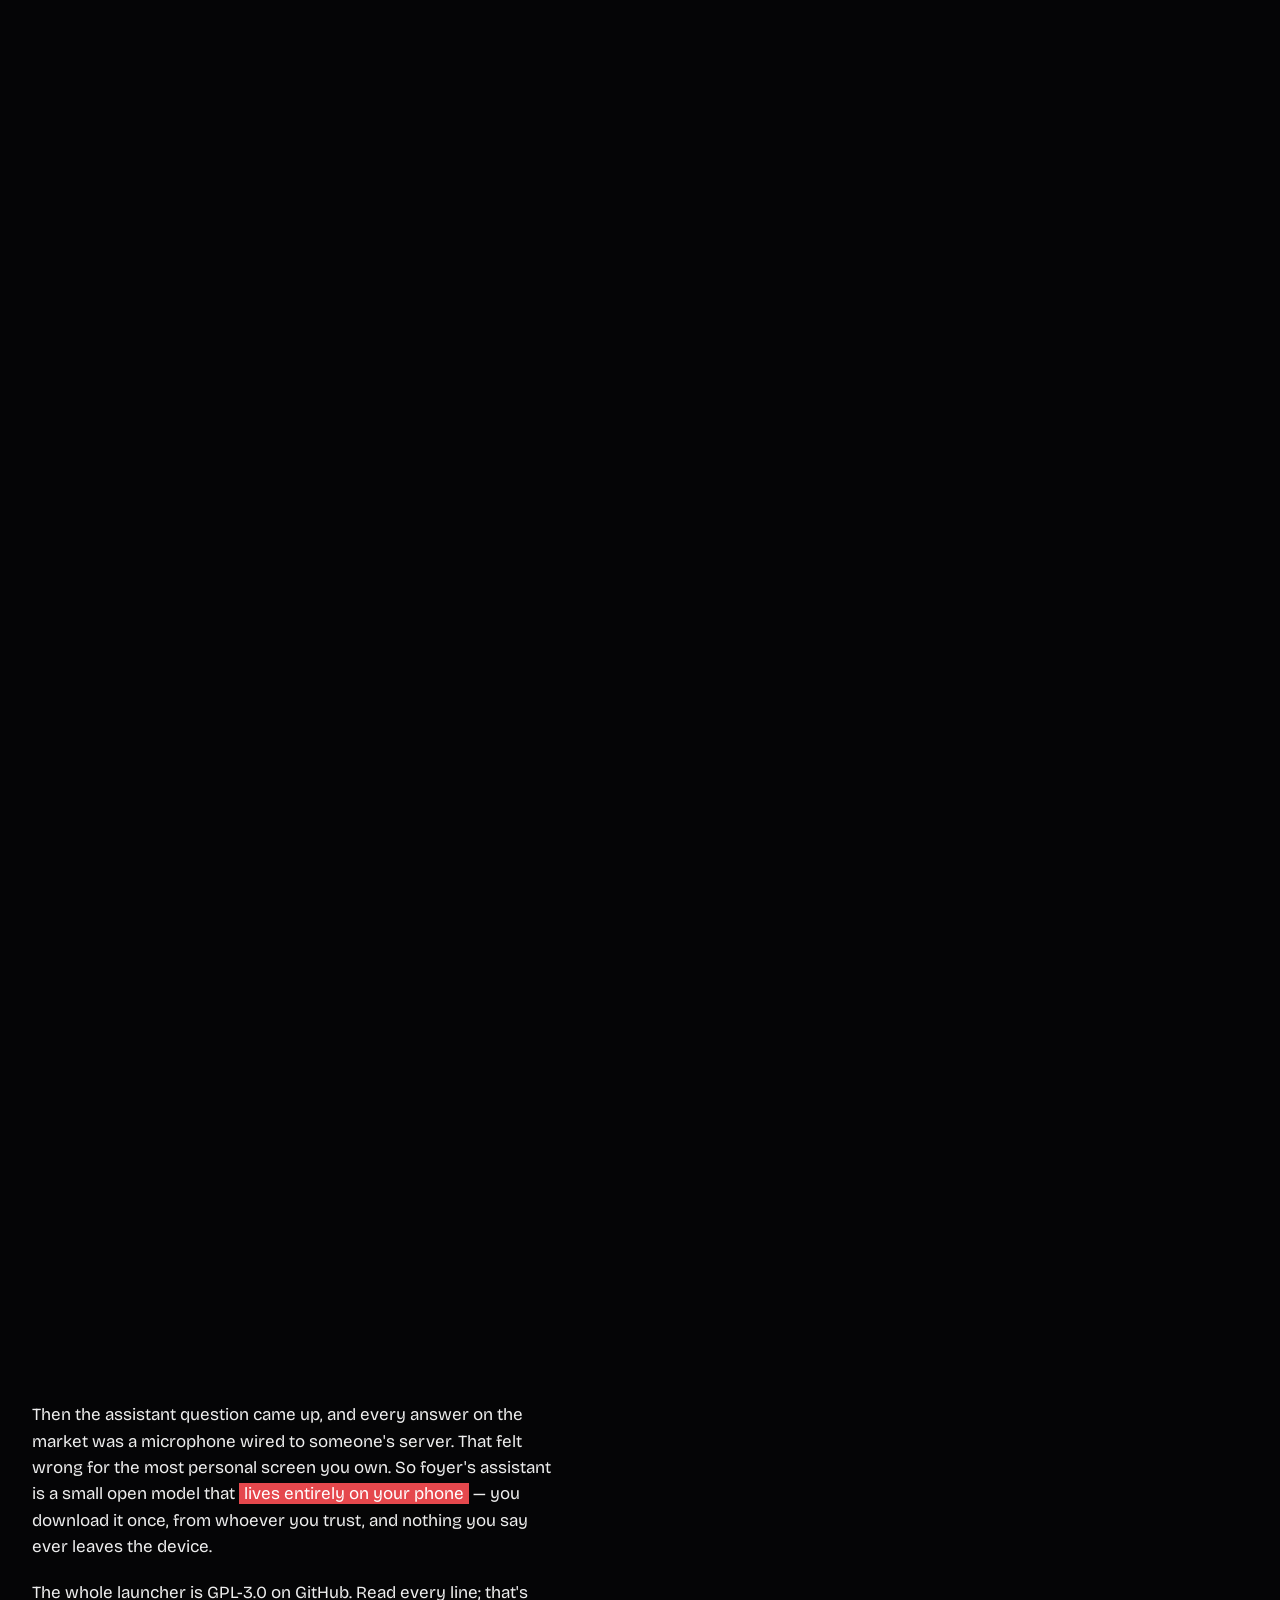
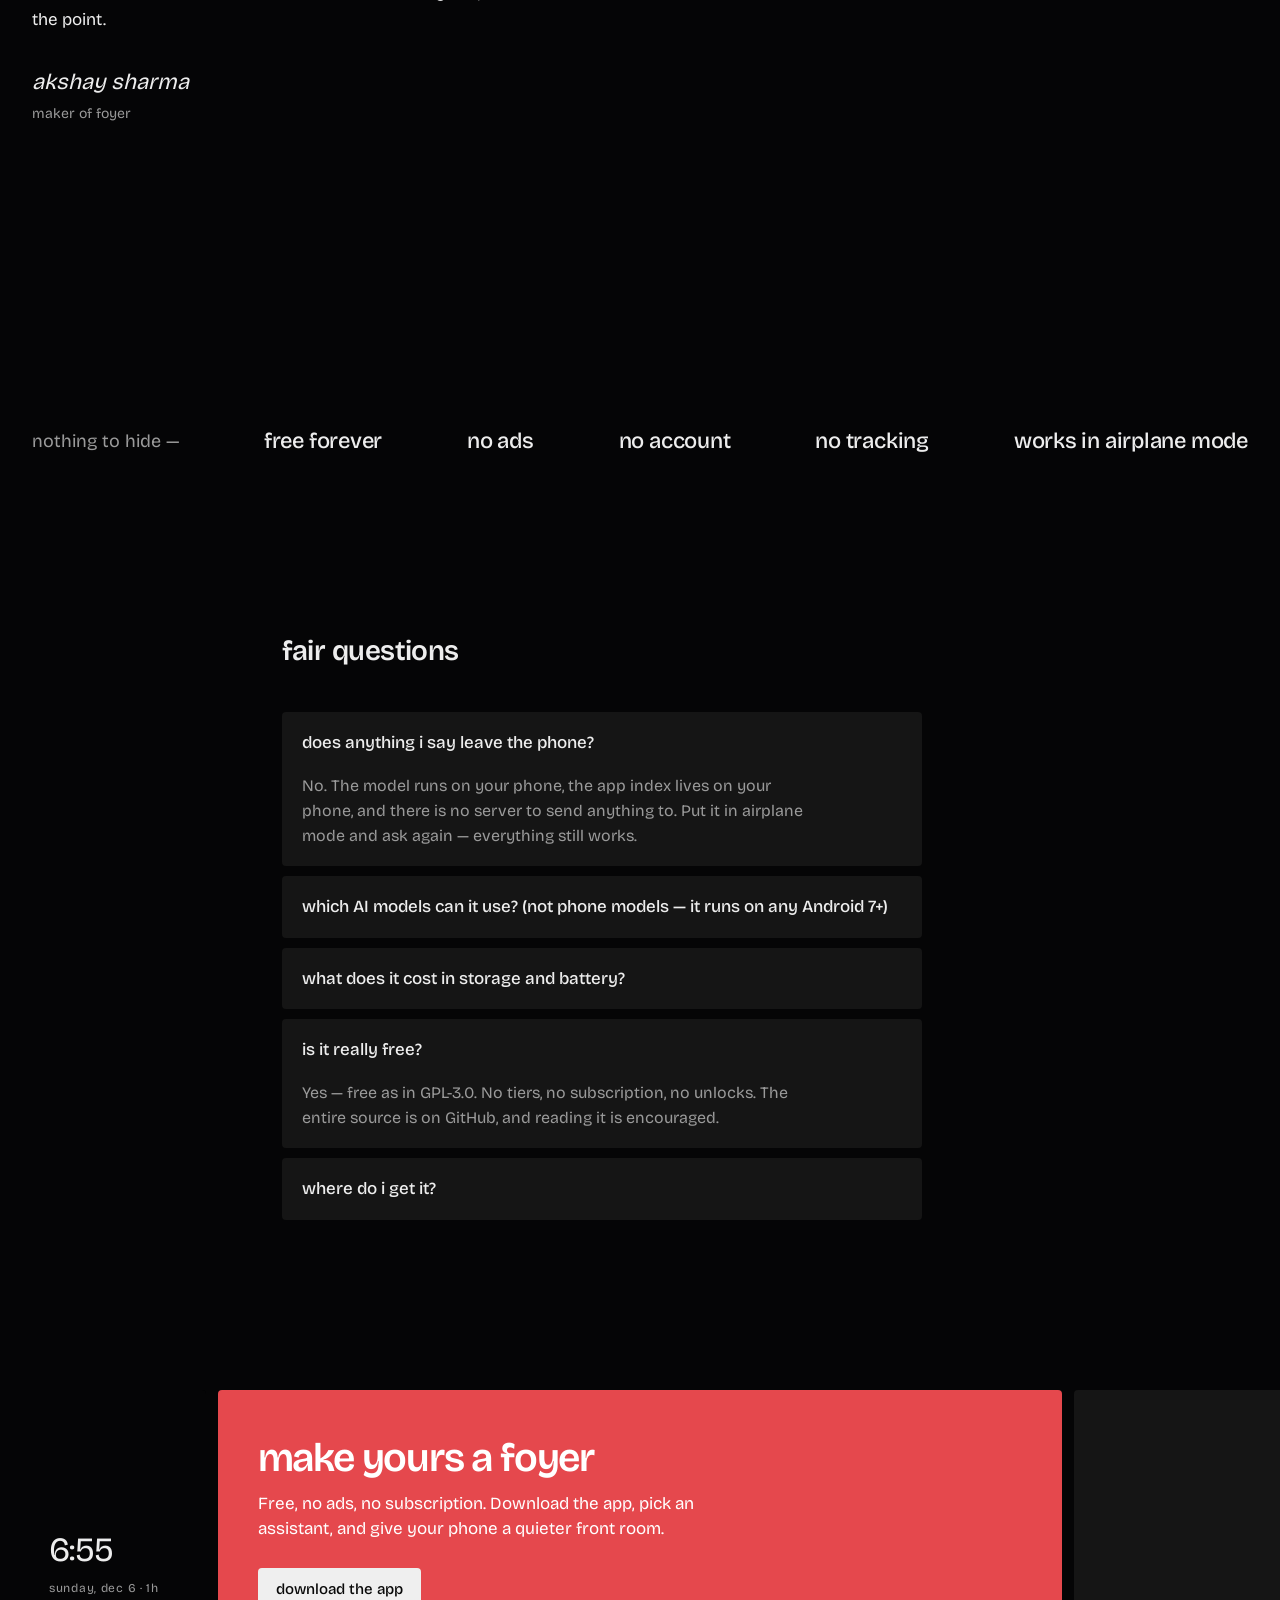
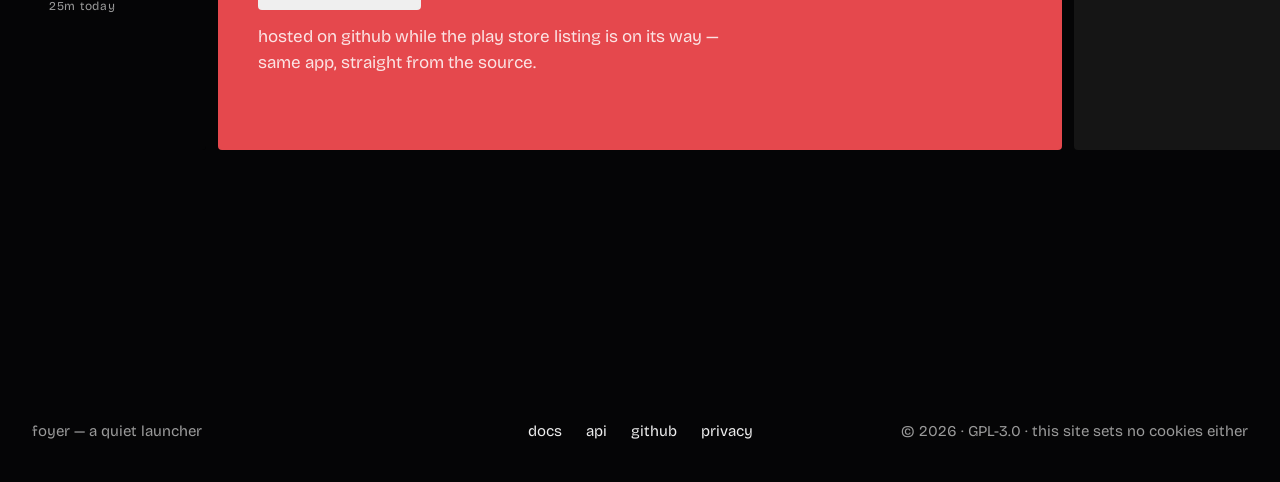
==== commit 8ea35677: "Website/docs: fix the favicon and add a missing social-preview image The mark wasn't off-center, it " ====
--- a/website/index.html
+++ b/website/index.html
@@ -8,7 +8,16 @@
   <meta property="og:title" content="foyer — a quiet home for your phone">
   <meta property="og:description" content="A text-first Android launcher with a fully on-device AI assistant.">
   <meta property="og:url" content="https://foyerlauncher.com/">
-  <link rel="icon" href="assets/icon.png">
+  <meta property="og:image" content="https://foyerlauncher.com/assets/og-image.png">
+  <meta property="og:image:width" content="1200">
+  <meta property="og:image:height" content="630">
+  <meta name="twitter:card" content="summary_large_image">
+  <meta name="twitter:title" content="foyer — a quiet home for your phone">
+  <meta name="twitter:description" content="A text-first Android launcher with a fully on-device AI assistant.">
+  <meta name="twitter:image" content="https://foyerlauncher.com/assets/og-image.png">
+  <link rel="icon" type="image/png" sizes="32x32" href="assets/favicon-32.png">
+  <link rel="icon" type="image/png" sizes="16x16" href="assets/favicon-16.png">
+  <link rel="apple-touch-icon" sizes="180x180" href="assets/apple-touch-icon.png">
   <link rel="preconnect" href="https://fonts.googleapis.com">
   <link rel="preconnect" href="https://fonts.gstatic.com" crossorigin>
   <link href="https://fonts.googleapis.com/css2?family=Bricolage+Grotesque:opsz,wght@12..96,400;12..96,500;12..96,600&display=swap" rel="stylesheet">
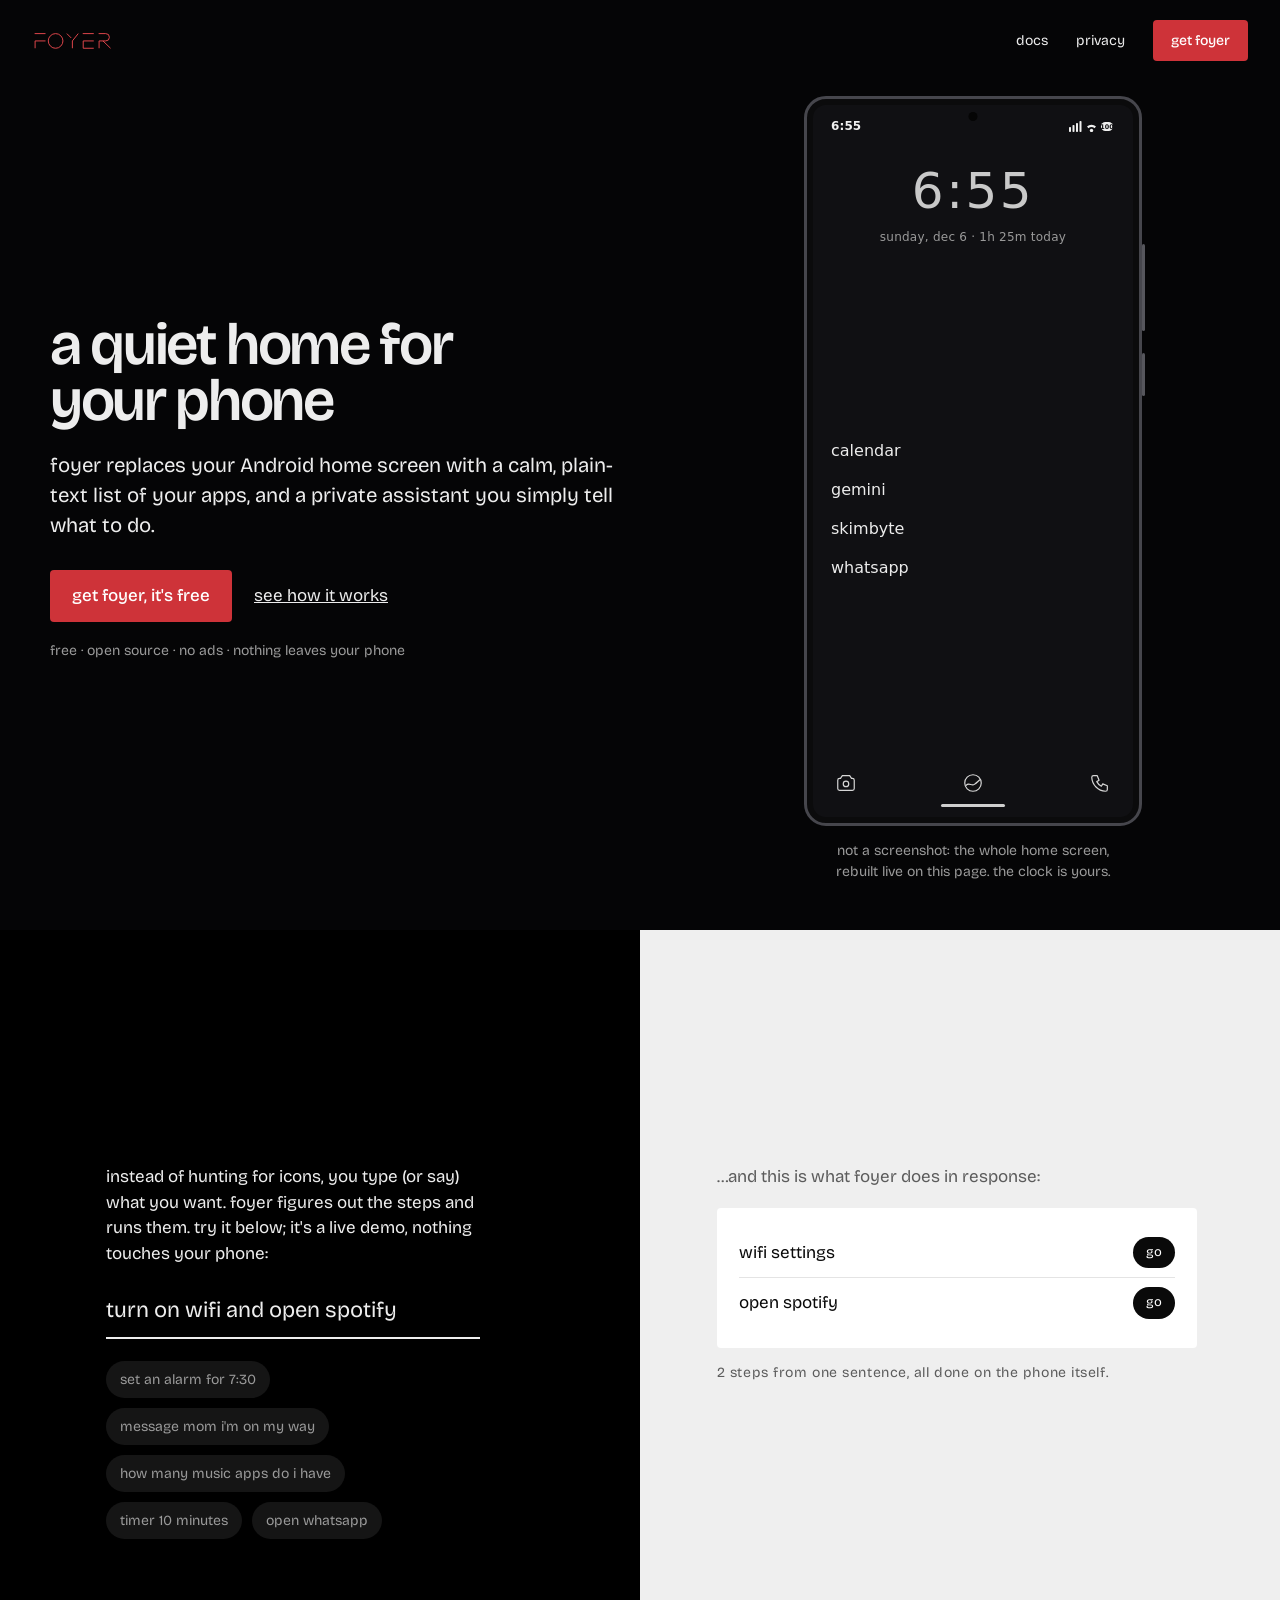
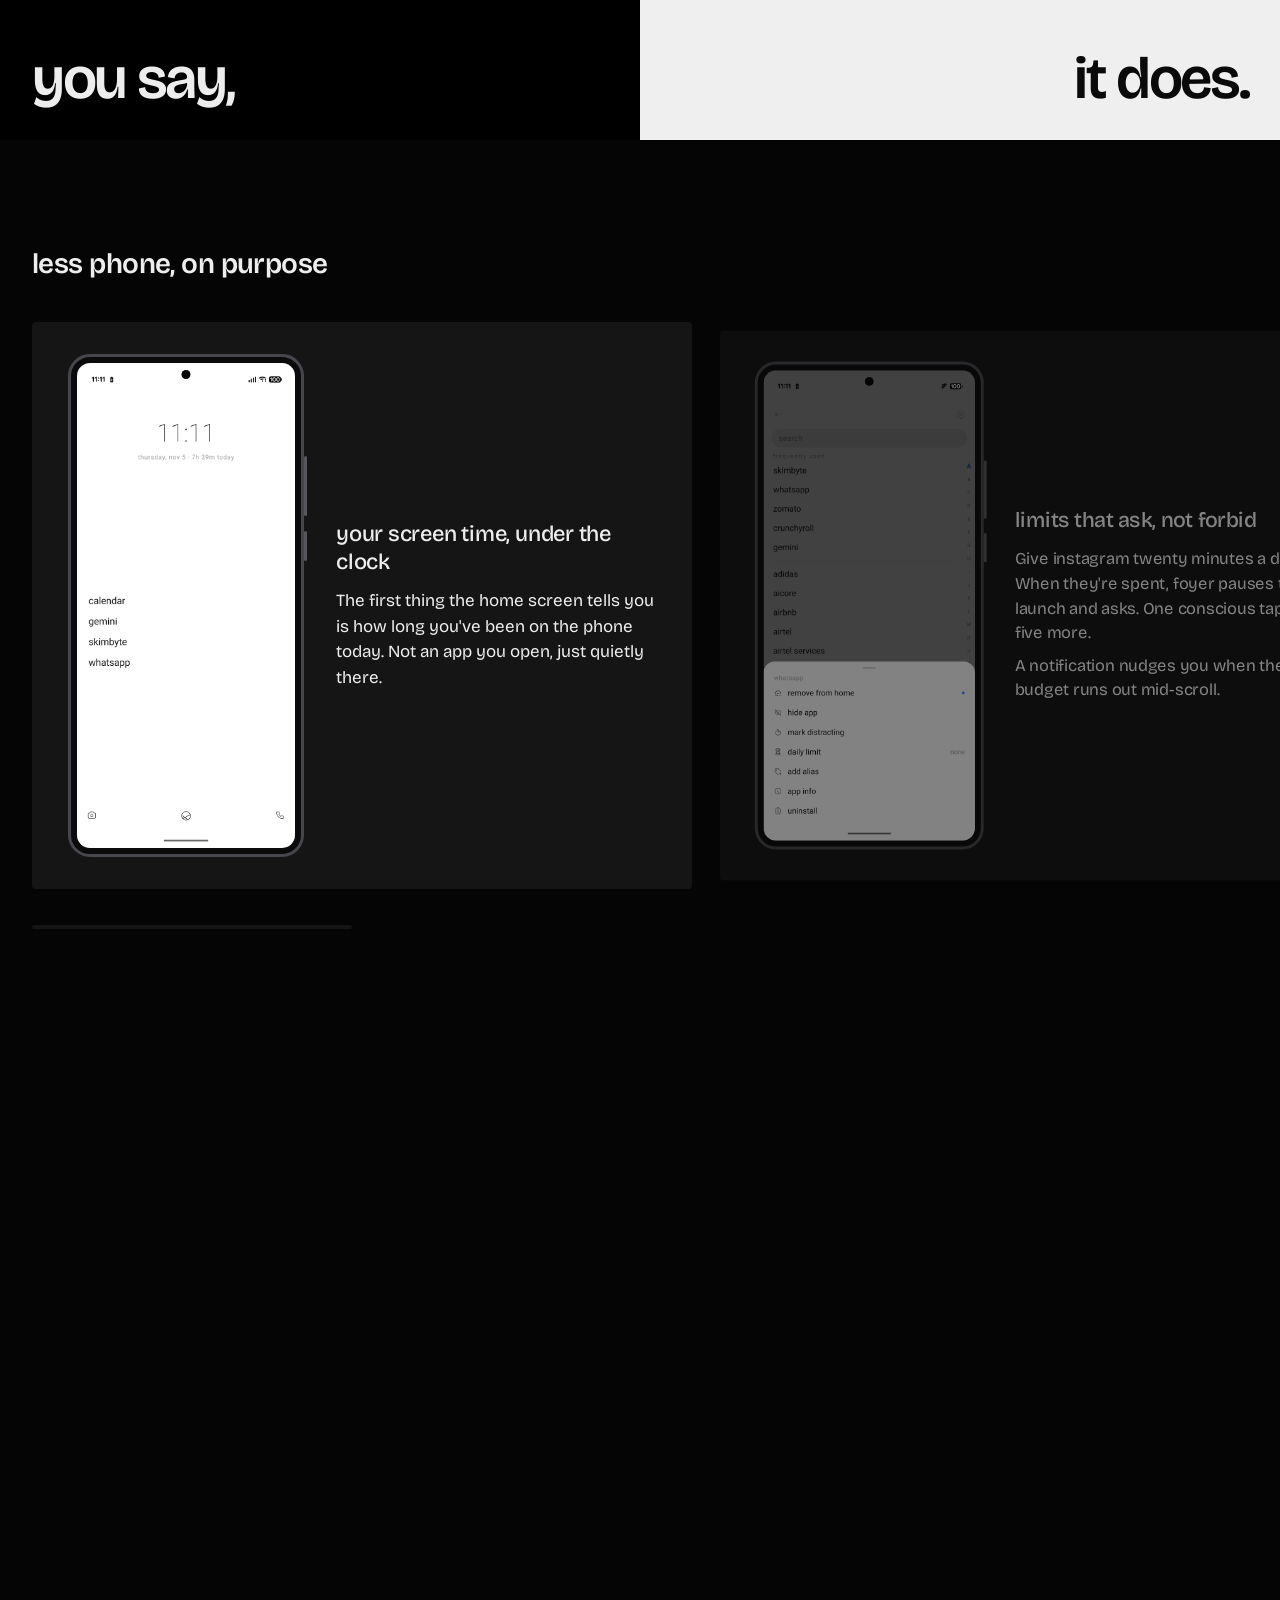
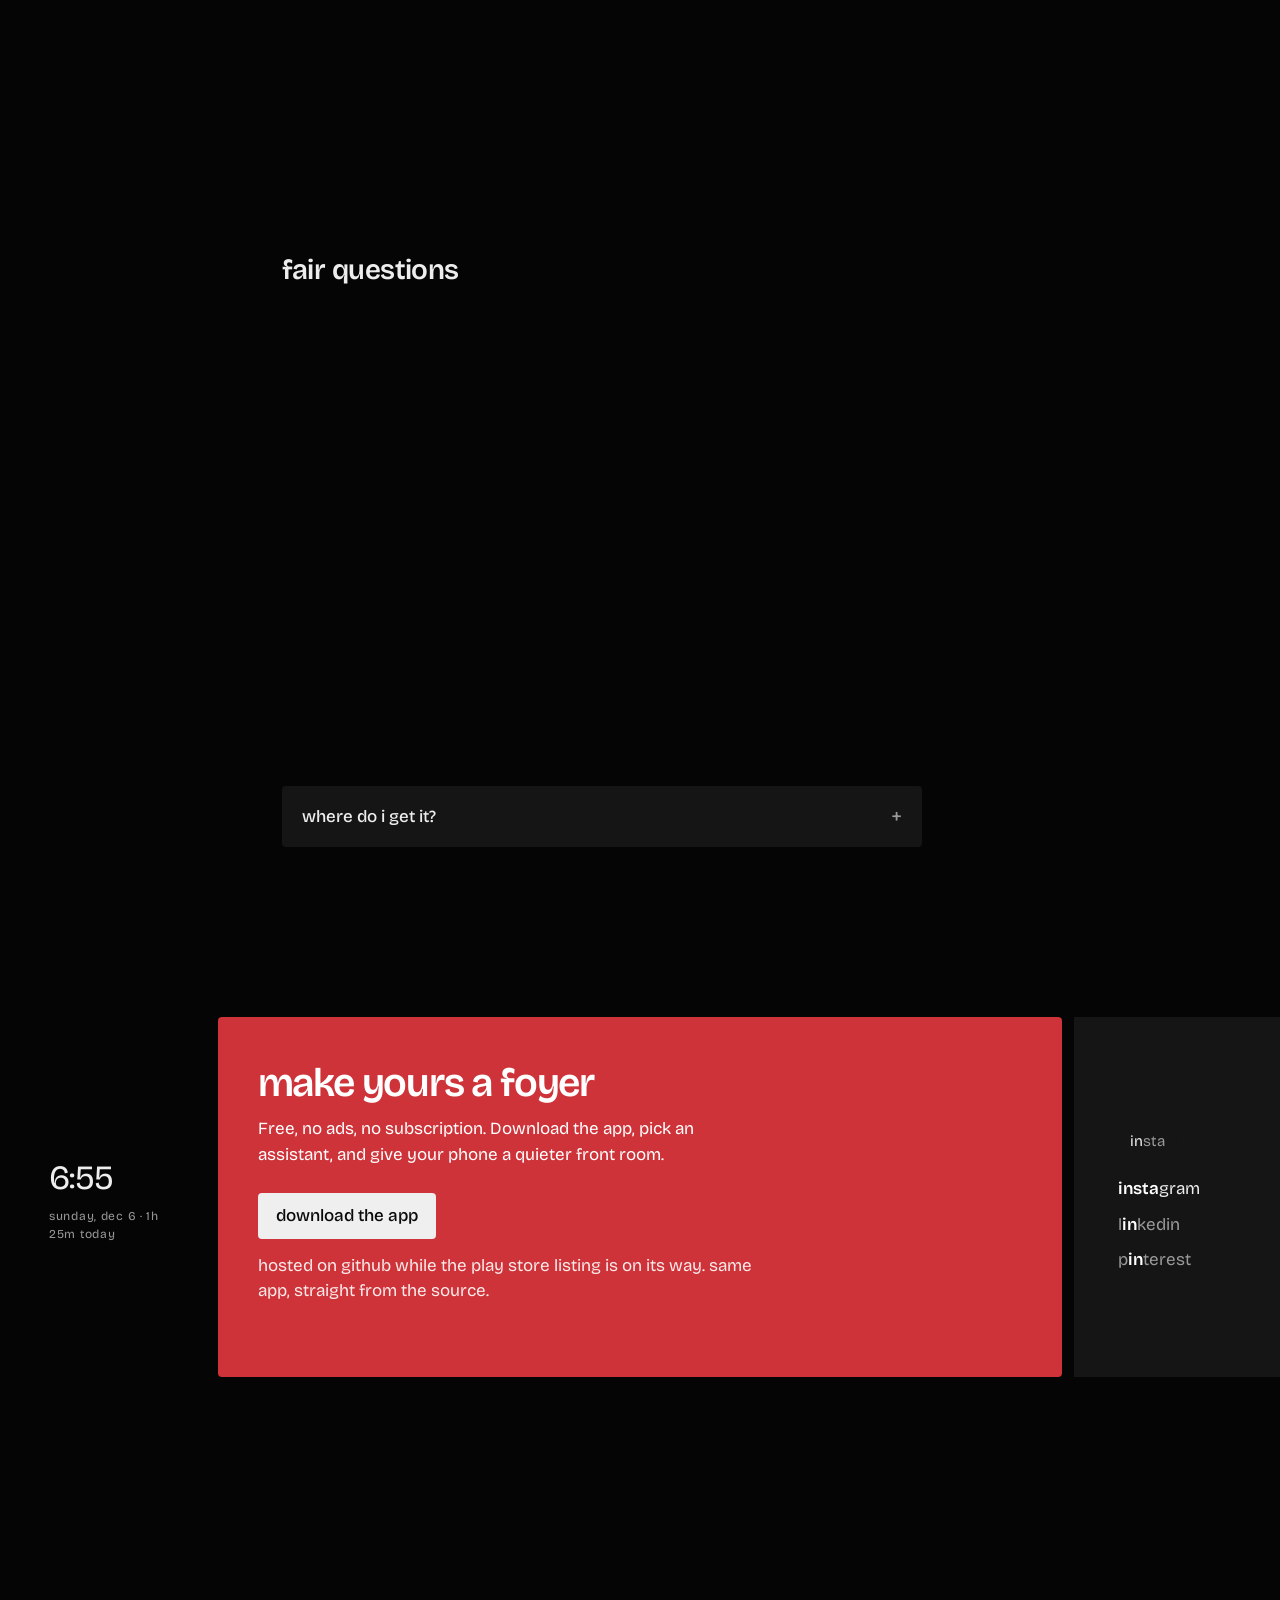
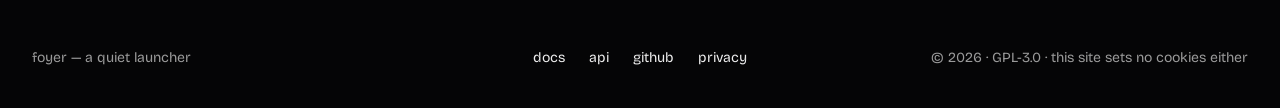
==== commit ea5f75df: "Website: live dark-mode hero rebuilt from the app's home screen, S25 Ultra frames - Hero phone is no" ====
--- a/website/index.html
+++ b/website/index.html
@@ -44,19 +44,44 @@
       <h1 id="hero-head">a quiet home for your phone</h1>
       <p class="hero-sub rise">
         foyer replaces your Android home screen with a calm, plain-text list
-        of your apps — and a private assistant you simply tell what to do.
+        of your apps, and a private assistant you simply tell what to do.
       </p>
       <div class="hero-actions rise">
-        <a class="button" href="https://github.com/akshay2211/Foyer">get foyer — it's free</a>
+        <a class="button" href="https://github.com/akshay2211/Foyer">get foyer, it's free</a>
         <a class="ghost" href="#show">see how it works</a>
       </div>
       <p class="hero-fine rise">free · open source · no ads · nothing leaves your phone</p>
     </div>
     <div class="hero-phone rise in">
       <div class="phone">
-        <img src="assets/shot-home.png" alt="Foyer's home screen on a phone: a digital clock, today's screen time, and a short list of app names in plain text" width="320" height="712" fetchpriority="high">
-      </div>
-      <p class="hero-caption">this is the whole home screen. that's the point.</p>
+        <div class="ui-home" data-ui role="img" aria-label="Foyer's home screen, rebuilt live: a thin digital clock showing your current time, today's date and screen time, a short plain-text list of apps, and the camera and phone shortcuts at the bottom">
+          <div class="ui-status" aria-hidden="true">
+            <span id="hero-status-time">11:11</span>
+            <svg viewBox="0 0 46 12" width="46" height="12" fill="#f0f0f0">
+              <rect x="0" y="7" width="2" height="5" rx="0.8"/><rect x="3.5" y="5" width="2" height="7" rx="0.8"/><rect x="7" y="3" width="2" height="9" rx="0.8"/><rect x="10.5" y="1" width="2" height="11" rx="0.8"/>
+              <path d="M18 6.6 a6.4 6.4 0 0 1 9 0 l-1.5 1.6 a4.2 4.2 0 0 0 -6 0 z"/><circle cx="22.5" cy="10.4" r="1.7"/>
+              <rect x="32" y="2" width="12" height="9" rx="4.5"/><text x="38" y="9.2" font-size="6.4" font-weight="700" fill="#101013" text-anchor="middle">100</text>
+            </svg>
+          </div>
+          <div class="ui-top">
+            <p class="ui-clock" id="hero-clock">11:11</p>
+            <p class="ui-date" id="hero-date">thursday, nov 5 · 1h 25m today</p>
+          </div>
+          <div class="ui-apps" id="hero-apps">
+            <span class="rise">calendar</span>
+            <span class="rise">gemini</span>
+            <span class="rise">skimbyte</span>
+            <span class="rise">whatsapp</span>
+          </div>
+          <div class="ui-dock" aria-hidden="true">
+            <svg viewBox="0 0 24 24" width="22" height="22" fill="none" stroke="#d6d6d6" stroke-width="1.3" stroke-linecap="round" stroke-linejoin="round"><path d="M5 7h1l2 -3h8l2 3h1a2 2 0 0 1 2 2v9a2 2 0 0 1 -2 2h-14a2 2 0 0 1 -2 -2v-9a2 2 0 0 1 2 -2z"/><circle cx="12" cy="13" r="3"/></svg>
+            <svg viewBox="0 0 24 24" width="22" height="22" fill="none" stroke="#d6d6d6" stroke-width="1.3" stroke-linecap="round"><circle cx="12" cy="12" r="9"/><path d="M4.5 14.5 c3 -3.5 6 1 9 -1 s4 -3.5 6 -5"/></svg>
+            <svg viewBox="0 0 24 24" width="22" height="22" fill="none" stroke="#d6d6d6" stroke-width="1.3" stroke-linecap="round" stroke-linejoin="round"><path d="M5 4h4l2 5l-2.5 1.5a11 11 0 0 0 5 5l1.5 -2.5l5 2v4a2 2 0 0 1 -2 2a16 16 0 0 1 -15 -15a2 2 0 0 1 2 -2z"/></svg>
+          </div>
+          <span class="ui-gesture" aria-hidden="true"></span>
+        </div>
+      </div>
+      <p class="hero-caption">not a screenshot: the whole home screen, rebuilt live on this page. the clock is yours.</p>
     </div>
   </div>
 </section>
@@ -66,7 +91,7 @@
   <div class="show-fields">
     <div class="show-in">
       <div class="show-in-inner">
-        <p class="show-intro">instead of hunting for icons, you type (or say) what you want. foyer figures out the steps and runs them. try it below — it's a live demo, nothing touches your phone:</p>
+        <p class="show-intro">instead of hunting for icons, you type (or say) what you want. foyer figures out the steps and runs them. try it below; it's a live demo, nothing touches your phone:</p>
         <label class="visually-hidden" for="cmd">type a command</label>
         <input class="cmd" id="cmd" type="text" value="turn on wifi and open spotify"
                autocomplete="off" autocapitalize="none" spellcheck="false">
@@ -107,7 +132,7 @@
         <div class="panel phone"><img src="assets/shot-home.png" alt="Foyer's home screen: the digital clock, the date, and today's screen time in plain text" width="280" height="623" loading="lazy"></div>
         <div class="card-text">
           <h3>your screen time, under the clock</h3>
-          <p>The first thing the home screen tells you is how long you've been on the phone today. Not an app you open — just quietly there.</p>
+          <p>The first thing the home screen tells you is how long you've been on the phone today. Not an app you open, just quietly there.</p>
         </div>
       </article>
 
@@ -141,10 +166,10 @@
 
       <article class="card">
         <div class="panel grid4">
-          <img src="assets/shot-clock-digital.png" alt="Digital clock style on the home screen" loading="lazy">
-          <img src="assets/shot-clock-bold.png" alt="Bold clock style on the home screen" loading="lazy">
-          <img src="assets/shot-clock-dial.png" alt="Rotating dial clock style on the home screen" loading="lazy">
-          <img src="assets/shot-clock-hands.png" alt="Plain hands clock style on the home screen" loading="lazy">
+          <div class="phone"><img src="assets/shot-clock-digital.png" alt="Digital clock style on the home screen" loading="lazy"></div>
+          <div class="phone"><img src="assets/shot-clock-bold.png" alt="Bold clock style on the home screen" loading="lazy"></div>
+          <div class="phone"><img src="assets/shot-clock-dial.png" alt="Rotating dial clock style on the home screen" loading="lazy"></div>
+          <div class="phone"><img src="assets/shot-clock-hands.png" alt="Plain hands clock style on the home screen" loading="lazy"></div>
         </div>
         <div class="card-text">
           <h3>four ways to tell time</h3>
@@ -170,7 +195,7 @@
   <div class="letter-inner">
     <img class="rise" src="assets/icon.png" alt="the foyer mark" width="44" height="44">
     <p class="rise">I built foyer because my home screen had become a casino floor: forty coloured icons, each engineered to be tapped. I wanted the room you pass through on the way out, not the room you get stuck in.</p>
-    <p class="rise">Then the assistant question came up, and every answer on the market was a microphone wired to someone's server. That felt wrong for the most personal screen you own. So foyer's assistant is a small open model that <mark>lives entirely on your phone</mark> — you download it once, from whoever you trust, and nothing you say ever leaves the device.</p>
+    <p class="rise">Then the assistant question came up, and every answer on the market was a microphone wired to someone's server. That felt wrong for the most personal screen you own. So foyer's assistant is a small open model that <mark>lives entirely on your phone</mark>. You download it once, from whoever you trust, and nothing you say ever leaves the device.</p>
     <p class="rise">The whole launcher is GPL-3.0 on GitHub. Read every line; that's the point.</p>
     <p class="sign rise">akshay sharma</p>
     <p class="role rise">maker of foyer</p>
@@ -194,11 +219,11 @@
 
   <details class="rise" open>
     <summary>does anything i say leave the phone?</summary>
-    <p>No. The model runs on your phone, the app index lives on your phone, and there is no server to send anything to. Put it in airplane mode and ask again — everything still works.</p>
+    <p>No. The model runs on your phone, the app index lives on your phone, and there is no server to send anything to. Put it in airplane mode and ask again: everything still works.</p>
   </details>
 
   <details class="rise">
-    <summary>which AI models can it use? (not phone models — it runs on any Android 7+)</summary>
+    <summary>which AI models can it use? (not phone models; it runs on any Android 7+)</summary>
     <p>Any MediaPipe .task model. The settings page fills a known-good link with one tap: Qwen 2.5 downloads with no account; Gemma 3 needs a free Hugging Face license click and a read token. You can paste any URL you trust instead.</p>
   </details>
 
@@ -209,12 +234,12 @@
 
   <details class="rise" open>
     <summary>is it really free?</summary>
-    <p>Yes — free as in GPL-3.0. No tiers, no subscription, no unlocks. The entire source is on GitHub, and reading it is encouraged.</p>
+    <p>Yes. Free as in GPL-3.0. No tiers, no subscription, no unlocks. The entire source is on GitHub, and reading it is encouraged.</p>
   </details>
 
   <details class="rise">
     <summary>where do i get it?</summary>
-    <p>From GitHub today — releases carry the signed APK. Play Store and F-Droid listings are planned; the page will say so the day they exist.</p>
+    <p>From GitHub today; releases carry the signed APK. Play Store and F-Droid listings are planned, and the page will say so the day they exist.</p>
   </details>
 </section>
 
@@ -228,9 +253,16 @@
     <h2>make yours a foyer</h2>
     <p>Free, no ads, no subscription. Download the app, pick an assistant, and give your phone a quieter front room.</p>
     <a class="button" href="https://github.com/akshay2211/Foyer/releases">download the app</a>
-    <p class="tile-fine">hosted on github while the play store listing is on its way — same app, straight from the source.</p>
-  </div>
-  <div class="tile-side flat rise"></div>
+    <p class="tile-fine">hosted on github while the play store listing is on its way. same app, straight from the source.</p>
+  </div>
+  <div class="tile-side flat rise"><div data-ui class="tile-drawer" aria-hidden="true">
+    <p class="ui-search"><b>in</b>sta</p>
+    <div class="ui-apps">
+      <span><b>insta</b>gram</span>
+      <span>l<b>in</b>kedin</span>
+      <span>p<b>in</b>terest</span>
+    </div>
+  </div></div>
 </section>
 
 <footer class="footer">
--- a/website/style.css
+++ b/website/style.css
@@ -7,17 +7,20 @@
   --surface: #151515;
   --ink: #ededed;
   --muted: #9a9a9a;
-  --accent: #e5484d;
+  --accent: #ce3339;
   --accent-ink: #ffffff;
   --field: #efefef;
   --field-ink: #0a0a0a;
   --field-muted: #5c5c5c;
   --radius: 4px;
   --margin: clamp(16px, 2.5vw, 32px);
-  --step-small: clamp(0.8125rem, 0.79rem + 0.1vw, 0.875rem);
-  --step-body: clamp(1.0625rem, 1rem + 0.25vw, 1.1875rem);
-  --step-lead: clamp(1.25rem, 1.1rem + 0.7vw, 1.625rem);
-  --step-head: clamp(2rem, 1.3rem + 3.2vw, 4rem);
+  --size-small: 14px;
+  --size-body: 17px;
+  --size-lead: clamp(1.125rem, 1rem + 0.35vw, 1.375rem);
+  --size-card: 22px;
+  --size-section: 28px;
+  --size-tile: 40px;
+  --size-display: clamp(44px, 4.6vw, 76px);
 }
 
 * { margin: 0; padding: 0; box-sizing: border-box; }
@@ -27,7 +30,7 @@
   background: var(--bg);
   color: var(--ink);
   font-family: "Bricolage Grotesque", system-ui, sans-serif;
-  font-size: var(--step-body);
+  font-size: var(--size-body);
   line-height: 1.5;
   -webkit-font-smoothing: antialiased;
 }
@@ -35,6 +38,9 @@
 img { display: block; max-width: 100%; }
 a { color: var(--ink); }
 ::selection { background: var(--accent); color: var(--accent-ink); }
+
+:focus-visible { outline: 2px solid var(--accent); outline-offset: 3px; border-radius: 2px; }
+.show-out :focus-visible { outline-color: var(--field-ink); }
 
 h1, h2, h3 {
   font-weight: 600;
@@ -45,18 +51,23 @@
 /* ---- nav ------------------------------------------------------------- */
 
 .nav {
-  position: absolute;
+  position: fixed;
   inset: 0 0 auto 0;
   z-index: 10;
   display: flex;
   align-items: center;
   justify-content: space-between;
   padding: 20px var(--margin);
-}
+  background: transparent;
+  transition: transform 320ms cubic-bezier(0.2, 0, 0, 1), background 320ms ease, padding 320ms ease;
+}
+.nav.scrolled { background: var(--bg); padding-top: 12px; padding-bottom: 12px; }
+.nav.hid { transform: translateY(-100%); }
 .nav .wordmark img { height: 22px; width: auto; }
-.nav-right { display: flex; align-items: center; gap: 28px; font-size: 15px; }
+.nav-right { display: flex; align-items: center; gap: 28px; font-size: var(--size-small); }
 .nav-right a { text-decoration: none; color: var(--ink); }
 .nav-right a:hover { color: var(--muted); }
+.nav-right a.button { color: var(--accent-ink); }
 .button {
   display: inline-block;
   background: var(--accent);
@@ -65,7 +76,7 @@
   border-radius: var(--radius);
   padding: 10px 18px;
   font: inherit;
-  font-size: 15px;
+  font-size: var(--size-small);
   font-weight: 500;
   text-decoration: none;
   cursor: pointer;
@@ -86,33 +97,118 @@
   max-width: 1180px;
   margin: 0 auto;
 }
-.hero-copy h1 { font-size: clamp(44px, 4.6vw, 76px); max-width: 11ch; }
-.hero-sub { margin-top: 22px; font-size: var(--step-lead); line-height: 1.45; max-width: 44ch; }
+.hero-copy h1 { font-size: var(--size-display); max-width: 11ch; }
+.hero-sub { margin-top: 22px; font-size: var(--size-lead); line-height: 1.45; max-width: 44ch; }
 .hero-actions { display: flex; align-items: center; gap: 22px; margin-top: 30px; }
-.hero-actions .button { font-size: 16px; padding: 13px 22px; }
-.ghost { font-size: 16px; color: var(--ink); }
+.hero-actions .button { font-size: var(--size-body); padding: 13px 22px; }
+.ghost { font-size: var(--size-body); color: var(--ink); }
 .ghost:hover { color: var(--muted); }
-.hero-fine { margin-top: 18px; font-size: 14px; color: var(--muted); }
+.hero-fine { margin-top: 18px; font-size: var(--size-small); color: var(--muted); }
 .hero-phone { justify-self: center; text-align: center; }
-.hero-caption { margin-top: 14px; font-size: 14px; color: var(--muted); }
-
-/* the one allowed frame: owners call — screenshots must read as phones */
+.hero-caption { margin-top: 14px; font-size: var(--size-small); color: var(--muted); max-width: 34ch; margin-inline: auto; }
+
+.ui-home[data-ui] {
+  font-family: Roboto, "Helvetica Neue", system-ui, sans-serif; /* taste-skill-ignore: the app's own UI font, inside a data-ui fragment */
+  background: #101013; /* the app's matte dark theme, as in shot-home-dark.png */
+  color: #ececec;
+  width: min(320px, 72vw);
+  aspect-ratio: 1344 / 2992;
+  height: auto;
+  border-radius: 13px;
+  display: flex;
+  flex-direction: column;
+  padding: 12px 18px 10px;
+  text-align: left;
+}
+.ui-home[data-ui] .ui-status {
+  display: flex;
+  justify-content: space-between;
+  align-items: center;
+  font-size: 12px;
+  font-weight: 700;
+  color: #f0f0f0;
+  letter-spacing: 0.01em;
+}
+.ui-home[data-ui] .ui-top { margin-top: 11%; text-align: center; }
+.ui-home[data-ui] .ui-clock {
+  font-size: 50px;
+  font-weight: 100;
+  letter-spacing: 0.05em;
+  color: #c9c9c9;
+  line-height: 1;
+}
+.ui-home[data-ui] .ui-date { color: #9a9a9a; font-size: 12px; letter-spacing: 0.02em; margin-top: 12px; }
+.ui-home[data-ui] .ui-apps {
+  margin-top: auto;
+  margin-bottom: auto;
+  display: grid;
+  gap: 15px;
+  font-size: 16px;
+}
+.ui-home[data-ui] .ui-apps span { color: #ececec; }
+.ui-home[data-ui] .ui-dock {
+  display: flex;
+  justify-content: space-between;
+  align-items: center;
+  padding: 0 4px;
+}
+.ui-home[data-ui] .ui-gesture {
+  align-self: center;
+  width: 64px;
+  height: 3px;
+  border-radius: 2px;
+  background: #cfcfcf;
+  margin-top: 10px;
+}
+
+/* the one allowed frame: owners call — screenshots must read as phones.
+   drawn after the galaxy s25 ultra's real chrome, in flat layers: a matte
+   titanium rail (the border), the thin black bezel around the screen (the
+   padding), near-square corners, a centred punch-hole camera, and the
+   volume rocker + power key on the right rail (spans added by app.js). */
 .phone {
   display: inline-block;
-  background: #1b1b1d;
-  border-radius: 34px;
-  padding: 9px;
-}
-.phone img { border-radius: 26px; width: 100%; height: auto; }
+  position: relative;
+  background: #0b0b0c;
+  border: 3px solid #46464c; /* taste-skill-ignore: the titanium rail of a drawn device, not a ruled box */
+  border-radius: 22px;
+  padding: 6px;
+}
+.phone::after {
+  content: "";
+  position: absolute;
+  top: 13px;
+  left: 50%;
+  width: 9px;
+  height: 9px;
+  transform: translateX(-50%);
+  border-radius: 50%;
+  background: #050505;
+}
+.phone img { border-radius: 13px; width: 100%; height: auto; }
+.phone .key {
+  position: absolute;
+  right: -6px;
+  width: 3px;
+  border-radius: 1.5px;
+  background: #56565c;
+}
+.phone .key-vol { top: 20%; height: 12%; }
+.phone .key-pwr { top: 35%; height: 6%; }
 
 /* two small phones side by side — same theme, light vs dark */
 .panel.pair { display: flex; gap: 10px; }
-.panel.pair .phone { flex: 1 1 0; padding: 6px; border-radius: 22px; }
-.panel.pair .phone img { border-radius: 16px; }
-
-/* four clock styles as one 2x2 grid, in place of a single panel */
+.panel.pair .phone { flex: 1 1 0; padding: 4px; border-width: 2px; border-radius: 14px; }
+.panel.pair .phone::after { width: 5px; height: 5px; top: 8px; }
+.panel.pair .phone img { border-radius: 9px; }
+.panel.pair .phone .key { right: -4px; width: 2px; }
+
+/* four clock styles as one 2x2 grid, each in its own small frame */
 .panel.grid4 { display: grid; grid-template-columns: 1fr 1fr; gap: 8px; }
-.panel.grid4 img { border-radius: 14px; width: 100%; height: auto; display: block; }
+.panel.grid4 .phone { padding: 3px; border-width: 2px; border-radius: 13px; }
+.panel.grid4 .phone::after { width: 5px; height: 5px; top: 7px; }
+.panel.grid4 .phone .key { right: -4px; width: 2px; }
+.panel.grid4 .phone img { border-radius: 9px; width: 100%; height: auto; display: block; }
 
 .visually-hidden {
   position: absolute; width: 1px; height: 1px; overflow: hidden;
@@ -167,7 +263,7 @@
   border-bottom: 2px solid var(--ink);
   color: var(--ink);
   font: inherit;
-  font-size: clamp(20px, 1.7vw, 24px);
+  font-size: var(--size-card);
   padding: 6px 0 10px;
   outline: none;
   caret-color: var(--accent);
@@ -211,13 +307,12 @@
   font-size: 13px;
   padding: 6px 13px;
 }
-.plan-note { margin-top: 14px; color: var(--field-muted); font-size: 13px; letter-spacing: 0.04em; }
-.plan-note code { font-family: ui-monospace, monospace; font-size: 12px; }
+.plan-note { margin-top: 14px; color: var(--field-muted); font-size: var(--size-small); letter-spacing: 0.04em; }
 
 .show-head {
   position: absolute;
   bottom: 32px;
-  font-size: clamp(40px, 5vw, 80px);
+  font-size: var(--size-display);
   font-weight: 600;
   letter-spacing: -0.04em;
   line-height: 1;
@@ -232,7 +327,7 @@
 
 .reel { padding: 120px 0 60px; }
 .reel-pin { padding: 0 var(--margin); }
-.reel-pin h2 { font-size: 28px; letter-spacing: -0.02em; margin: 0 0 44px 0; }
+.reel-pin h2 { font-size: var(--size-section); letter-spacing: -0.02em; margin: 0 0 44px 0; }
 .reel-track {
   display: flex;
   gap: 18px;
@@ -254,8 +349,8 @@
   padding: 32px 36px;
 }
 .card .panel { width: 236px; }
-.card h3 { font-size: clamp(19px, 1.5vw, 23px); font-weight: 500; letter-spacing: -0.01em; line-height: 1.25; margin-bottom: 12px; }
-.card p { font-size: 15px; color: var(--muted); line-height: 1.5; max-width: 34ch; }
+.card h3 { font-size: var(--size-card); font-weight: 500; letter-spacing: -0.01em; line-height: 1.25; margin-bottom: 12px; }
+.card p { font-size: var(--size-body); color: var(--ink); line-height: 1.5; max-width: 34ch; }
 .card p + p { margin-top: 8px; }
 
 .reel-progress {
@@ -286,7 +381,7 @@
 }
 .reel-on .reel-track { overflow: visible; scroll-snap-type: none; will-change: transform; }
 .reel-on .card {
-  opacity: 0.4;
+  opacity: 0.55;
   transform: scale(0.97);
   transition: opacity 450ms ease, transform 450ms cubic-bezier(0.2, 0, 0, 1);
 }
@@ -313,13 +408,13 @@
   gap: 24px;
   flex-wrap: wrap;
 }
-.proof .lead-in { font-size: 18px; color: var(--muted); }
-.proof b { font-size: 22px; font-weight: 500; letter-spacing: -0.01em; white-space: nowrap; }
+.proof .lead-in { font-size: var(--size-body); color: var(--muted); }
+.proof b { font-size: var(--size-card); font-weight: 500; letter-spacing: -0.01em; white-space: nowrap; }
 
 /* ---- faq: fair questions -------------------------------------------------- */
 
 .faq { padding: 40px 0 160px; }
-.faq h2 { font-size: 28px; letter-spacing: -0.02em; margin: 0 0 48px 22%; }
+.faq h2 { font-size: var(--size-section); letter-spacing: -0.02em; margin: 0 0 48px 22%; }
 .faq details {
   max-width: 640px;
   margin: 0 0 10px 22%;
@@ -329,19 +424,31 @@
 .faq summary {
   cursor: pointer;
   list-style: none;
-  font-size: 17px;
+  font-size: var(--size-body);
   font-weight: 500;
-  padding: 18px 20px;
+  padding: 18px 48px 18px 20px;
+  position: relative;
   transition: color 140ms ease;
 }
 .faq summary::-webkit-details-marker { display: none; }
+.faq summary::after {
+  content: "+";
+  position: absolute;
+  right: 20px;
+  top: 14px;
+  font-size: var(--size-card);
+  font-weight: 400;
+  color: var(--muted);
+  transition: transform 200ms cubic-bezier(0.2, 0, 0, 1);
+}
+.faq details[open] summary::after { transform: rotate(45deg); }
 .faq summary:hover { color: var(--muted); }
 .faq details[open] summary { color: var(--ink); }
 .faq details p {
   padding: 0 20px 18px;
-  font-size: 16px;
+  font-size: var(--size-body);
   line-height: 1.55;
-  color: var(--muted);
+  color: var(--ink);
   max-width: 56ch;
 }
 
@@ -362,10 +469,25 @@
   justify-content: center;
   padding: 40px;
 }
-.tile-main h2 { font-size: 40px; letter-spacing: -0.03em; }
-.tile-main p { font-size: 17px; max-width: 46ch; margin: 14px 0 26px; }
-.tile-main .button { background: var(--field); color: var(--field-ink); width: fit-content; }
-.tile-fine { font-size: 13px; margin-top: 14px; opacity: 0.85; }
+.tile-main h2 { font-size: var(--size-tile); letter-spacing: -0.03em; }
+.tile-main p { font-size: var(--size-body); max-width: 46ch; margin: 14px 0 26px; }
+.tile-main .button { background: var(--field); color: var(--field-ink); font-size: var(--size-body); width: fit-content; }
+.tile-fine { font-size: var(--size-small); margin-top: 14px; opacity: 0.9; }
+
+/* the drawer moment: type two letters, your aliases rank first */
+.tile-drawer[data-ui] {
+  background: var(--surface);
+  display: flex;
+  flex-direction: column;
+  justify-content: center;
+  gap: 16px;
+  padding: 22px 12% 22px 20%;
+}
+.tile-drawer .ui-search { align-self: flex-start; display: inline-flex; gap: 0; }
+.tile-drawer .ui-apps { margin-top: 0; }
+.tile-drawer .ui-apps b { font-weight: 600; color: var(--accent-ink); }
+.tile-drawer .ui-apps span { color: var(--muted); }
+.tile-drawer .ui-apps span:first-child { color: var(--ink); }
 
 /* ---- footer --------------------------------------------------------------- */
 
@@ -375,7 +497,7 @@
   display: grid;
   grid-template-columns: 1fr auto 1fr;
   align-items: baseline;
-  font-size: 15px;
+  font-size: var(--size-small);
   color: var(--muted);
 }
 .footer nav { display: flex; gap: 24px; }
@@ -413,7 +535,9 @@
   .hero-grid { grid-template-columns: 1fr; gap: 36px; }
   .hero-copy h1 { font-size: 11vw; }
   .hero-sub { font-size: 17px; }
-  .hero-phone .phone { width: min(260px, 72vw); }
+  .hero-phone .phone { width: min(280px, 76vw); }
+  .ui-home[data-ui] { width: 100%; }
+  .ui-home[data-ui] .ui-clock { font-size: 44px; }
 
   .show-fields { grid-template-columns: 1fr; }
   .show-in, .show-out { min-height: 62svh; padding-bottom: 72px; }
@@ -423,14 +547,16 @@
   .show-head.in { bottom: 16px; }
   .show-head.out { bottom: auto; top: 16px; }
 
-  /* the reel stays a thumb-swiped row on phones; no pinning */
+  /* on phones the features read as a plain stacked column: nothing is
+     cut at the screen edge, nothing needs to be discovered by swiping */
   .reel { padding-top: 96px; }
   .reel-pin { padding: 0 16px; }
   .reel-pin h2 { margin-bottom: 28px; }
-  .card { flex: 0 0 82vw; grid-template-columns: 1fr; gap: 20px; padding: 24px 20px; }
+  .reel-track { flex-direction: column; gap: 14px; overflow: visible; }
+  .card { flex: none; width: 100%; grid-template-columns: 1fr; gap: 20px; padding: 24px 20px; }
   .card .panel { width: min(220px, 60vw); margin: 0 auto; }
-  .card h3 { font-size: 17px; }
-  .reel-progress { width: 56vw; }
+  .card h3 { font-size: 19px; }
+  .reel-progress { display: none; }
 
   .letter { padding: 96px 24px; }
   .letter img { width: 40px; height: 40px; }
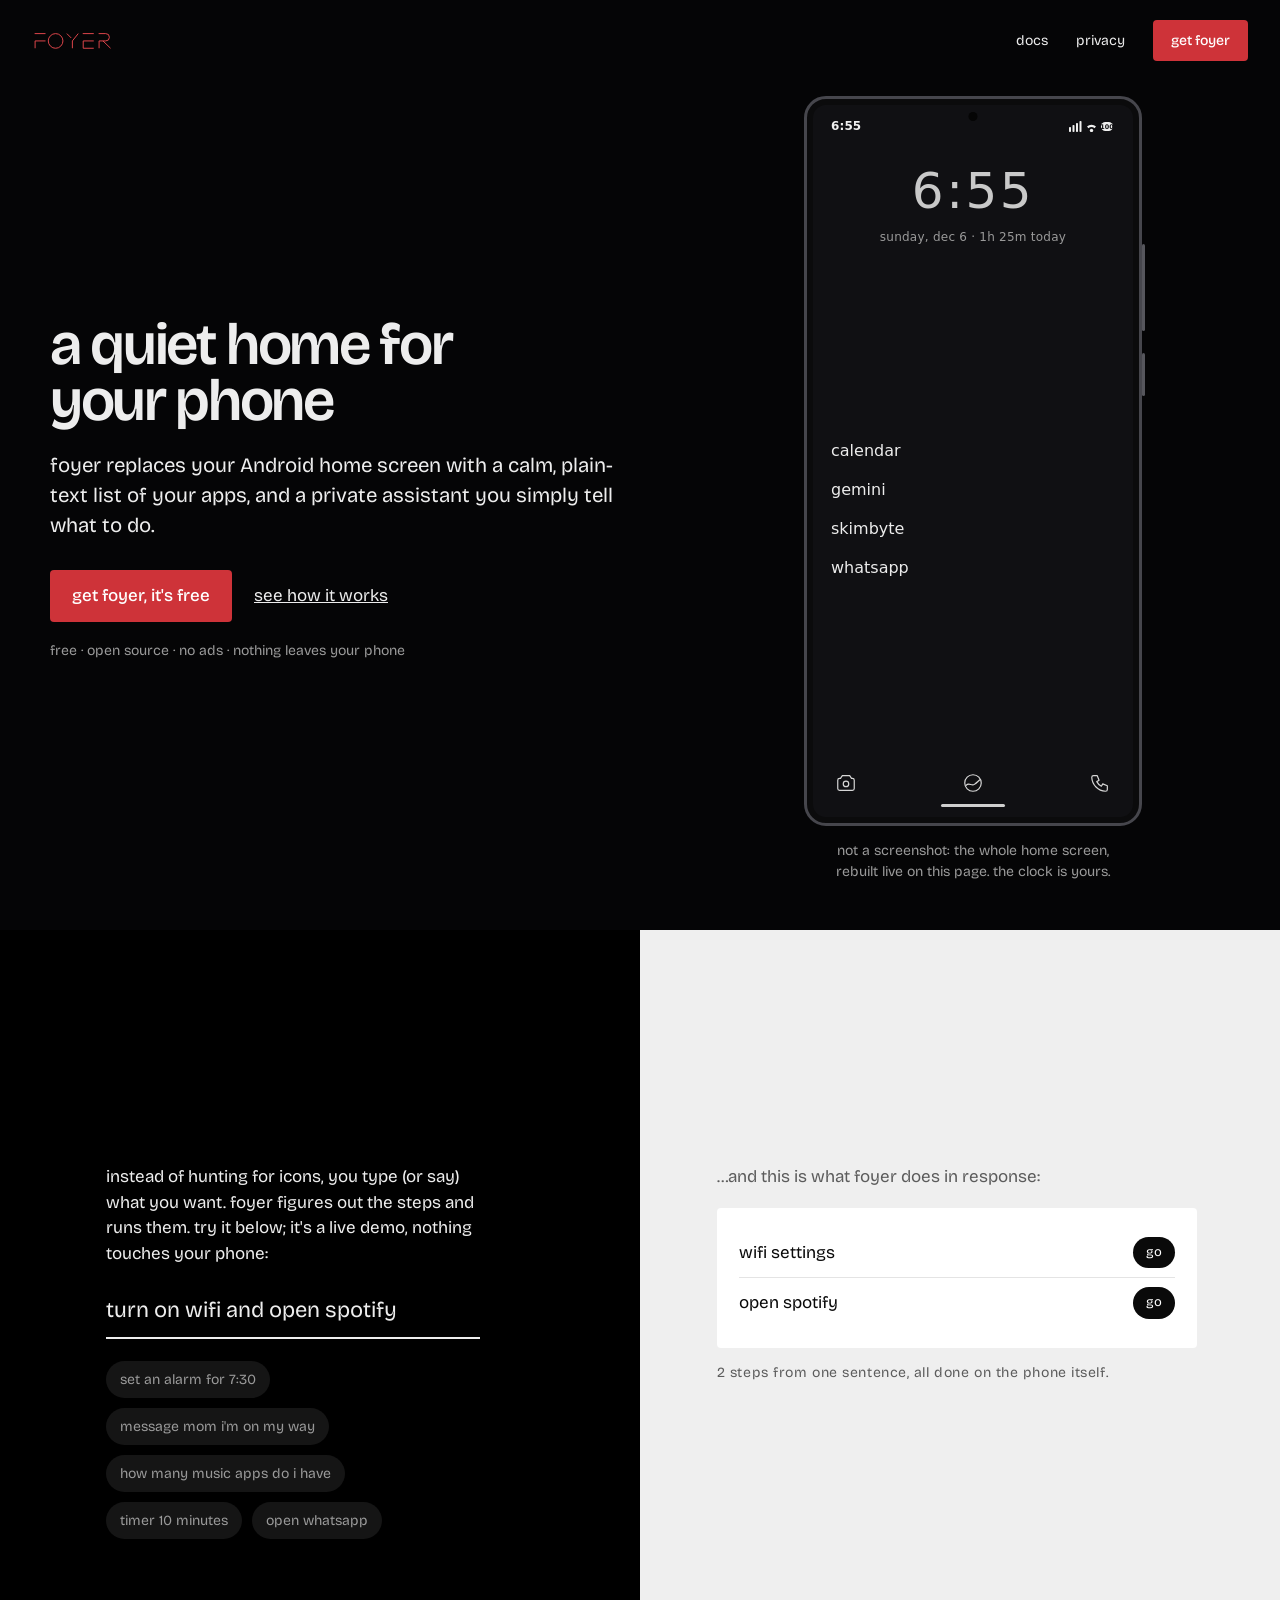
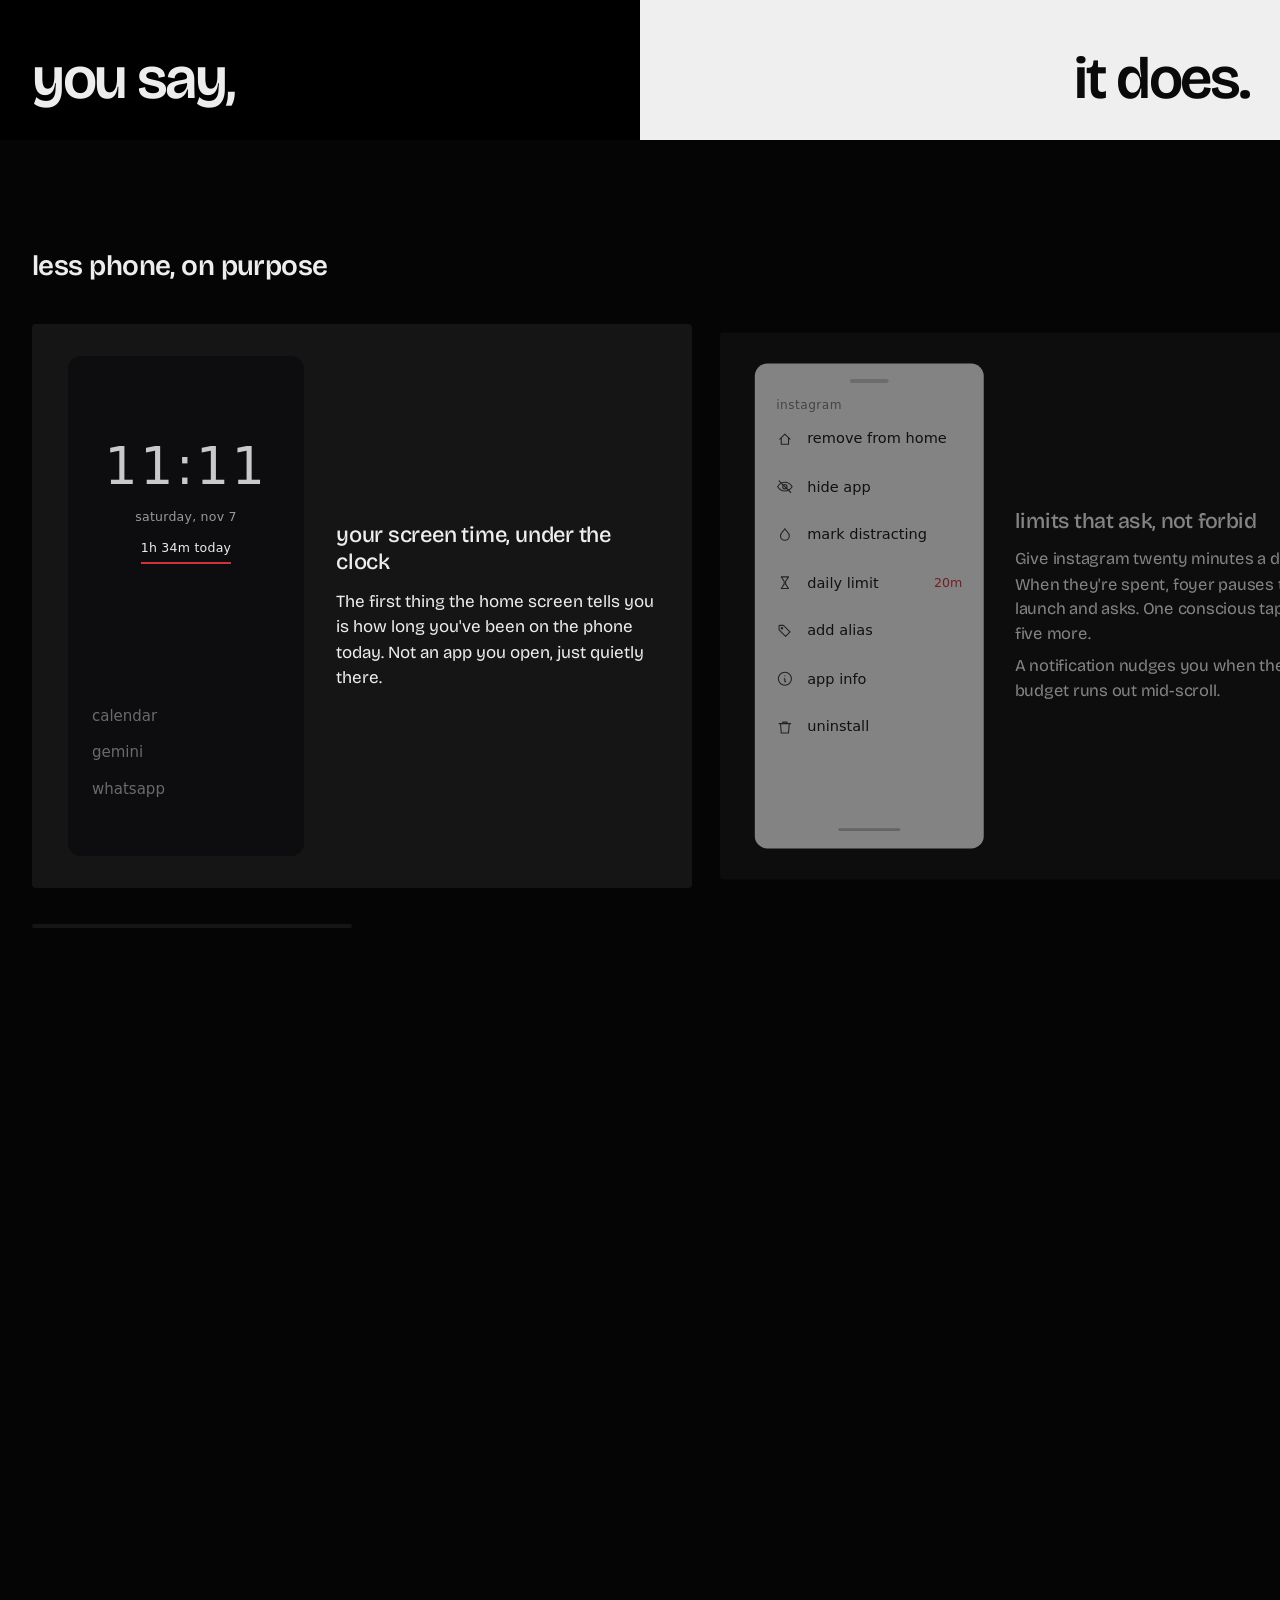
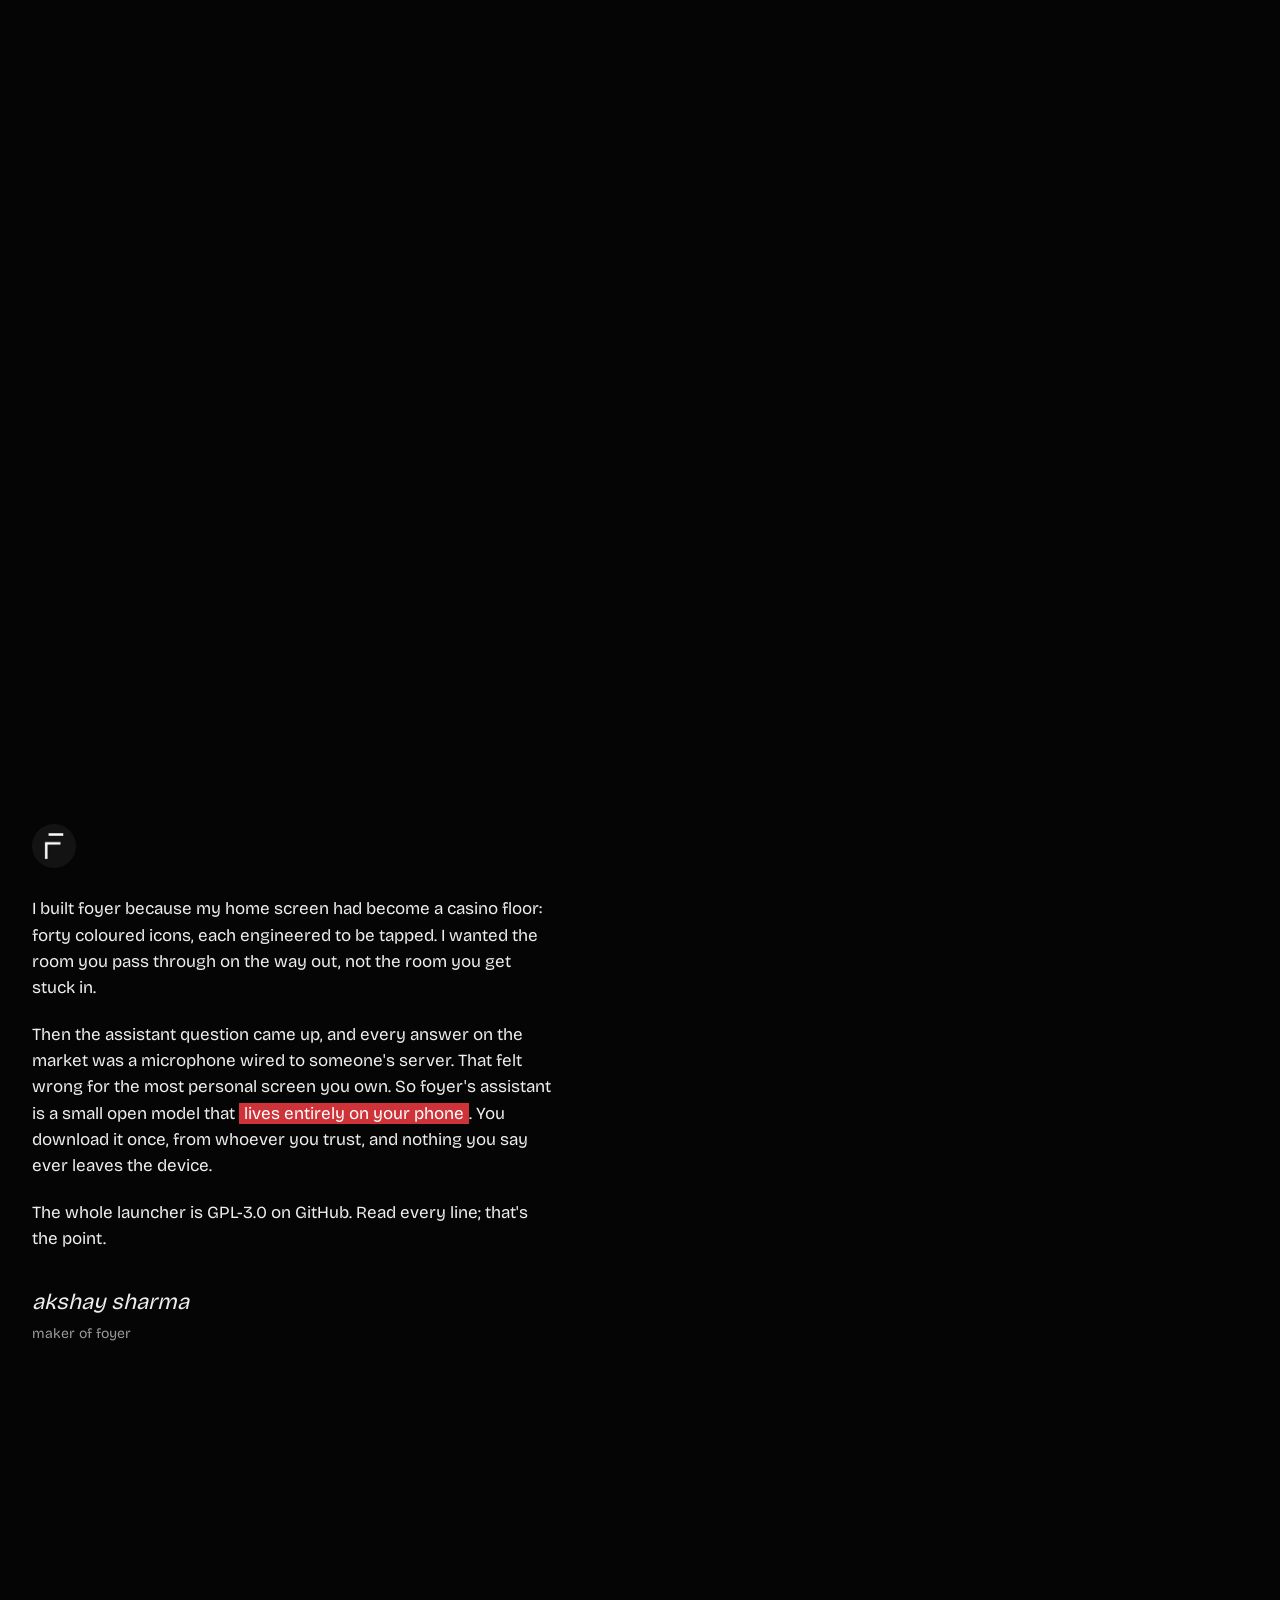
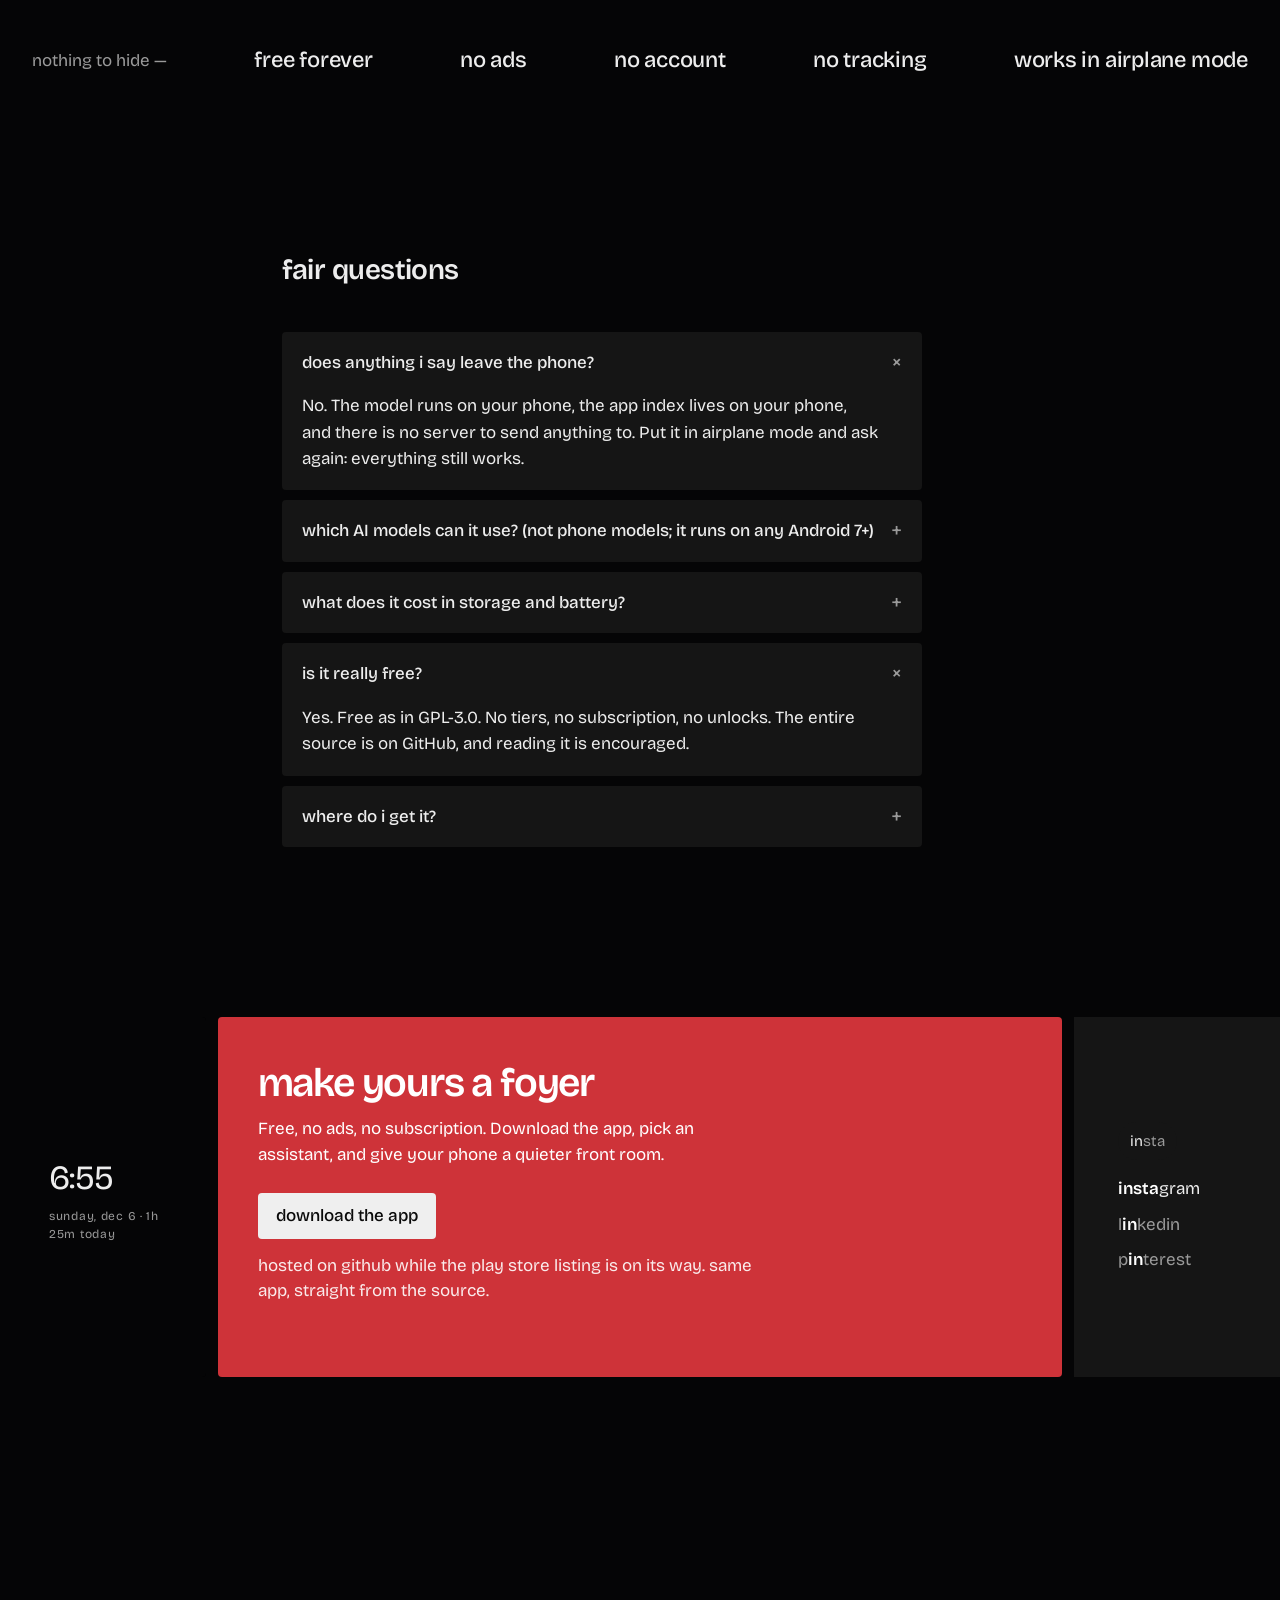
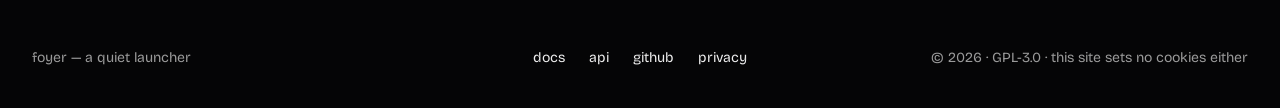
==== commit 8bcdf3f0: "Website: reel cards rebuilt as live components, no screenshots Each feature card now shows only the " ====
--- a/website/index.html
+++ b/website/index.html
@@ -129,7 +129,12 @@
 
     <div class="reel-track" id="reel-track">
       <article class="card">
-        <div class="panel phone"><img src="assets/shot-home.png" alt="Foyer's home screen: the digital clock, the date, and today's screen time in plain text" width="280" height="623" loading="lazy"></div>
+        <div class="panel"><div class="rf rf-time" role="img" aria-label="The home clock, rebuilt: 11:11 above the date, with today's screen time right under it and a few favourite apps below">
+          <p class="rf-clock">11:11</p>
+          <p class="rf-date">saturday, nov 7</p>
+          <p class="rf-today">1h 34m today</p>
+          <div class="rf-faves" aria-hidden="true"><span>calendar</span><span>gemini</span><span>whatsapp</span></div>
+        </div></div>
         <div class="card-text">
           <h3>your screen time, under the clock</h3>
           <p>The first thing the home screen tells you is how long you've been on the phone today. Not an app you open, just quietly there.</p>
@@ -137,7 +142,18 @@
       </article>
 
       <article class="card">
-        <div class="panel phone"><img src="assets/shot-sheet.png" alt="The long-press sheet for an app: remove from home, hide, mark distracting, daily limit" width="280" height="623" loading="lazy"></div>
+        <div class="panel"><div class="rf rf-sheet" role="img" aria-label="The long-press sheet for instagram: remove from home, hide app, mark distracting, a 20-minute daily limit, add alias, app info, uninstall">
+          <span class="rf-handle"></span>
+          <p class="rf-app">instagram</p>
+          <div class="rf-row"><svg viewBox="0 0 24 24" width="18" height="18" fill="none" stroke-width="1.5" stroke-linecap="round" stroke-linejoin="round"><path d="M5 12 12 5l7 7M7 10v9h10v-9"/></svg>remove from home</div>
+          <div class="rf-row"><svg viewBox="0 0 24 24" width="18" height="18" fill="none" stroke-width="1.5" stroke-linecap="round" stroke-linejoin="round"><path d="M2 12s4-6 10-6 10 6 10 6-4 6-10 6-10-6-10-6z"/><circle cx="12" cy="12" r="3"/><path d="M4 4l16 16"/></svg>hide app</div>
+          <div class="rf-row"><svg viewBox="0 0 24 24" width="18" height="18" fill="none" stroke-width="1.5" stroke-linecap="round" stroke-linejoin="round"><path d="M12 3c2 4 6 5 6 10a6 6 0 0 1-12 0c0-5 4-6 6-10z"/></svg>mark distracting</div>
+          <div class="rf-row"><svg viewBox="0 0 24 24" width="18" height="18" fill="none" stroke-width="1.5" stroke-linecap="round" stroke-linejoin="round"><path d="M7 4h10l-4 6v4l4 6H7l4-6v-4L7 4z"/></svg>daily limit<span class="val on">20m</span></div>
+          <div class="rf-row"><svg viewBox="0 0 24 24" width="18" height="18" fill="none" stroke-width="1.5" stroke-linecap="round" stroke-linejoin="round"><path d="M4 10V5a1 1 0 0 1 1-1h5l9 9-6 6-9-9z"/><circle cx="8" cy="8" r="1"/></svg>add alias</div>
+          <div class="rf-row"><svg viewBox="0 0 24 24" width="18" height="18" fill="none" stroke-width="1.5" stroke-linecap="round" stroke-linejoin="round"><circle cx="12" cy="12" r="9"/><path d="M12 8h.01M11 12h1v4h1"/></svg>app info</div>
+          <div class="rf-row"><svg viewBox="0 0 24 24" width="18" height="18" fill="none" stroke-width="1.5" stroke-linecap="round" stroke-linejoin="round"><path d="M4 7h16M9 7V5h6v2M6 7l1 13h10l1-13"/></svg>uninstall</div>
+          <span class="rf-bar"></span>
+        </div></div>
         <div class="card-text">
           <h3>limits that ask, not forbid</h3>
           <p>Give instagram twenty minutes a day. When they're spent, foyer pauses the launch and asks. One conscious tap buys five more.</p>
@@ -146,7 +162,22 @@
       </article>
 
       <article class="card">
-        <div class="panel phone"><img src="assets/shot-drawer.png" alt="The app drawer: a plain text list with an A to Z rail on the right edge" width="280" height="623" loading="lazy"></div>
+        <div class="panel"><div class="rf rf-drawer" role="img" aria-label="A piece of the app drawer: searching 'in' bolds the match in instagram, linkedin and pinterest, with an a to z rail down the right edge">
+          <p class="rf-search"><b>in</b>sta</p>
+          <p class="rf-label">best match</p>
+          <div class="rf-apps">
+            <span><b>insta</b>gram</span>
+            <span class="dim">l<b>in</b>kedin</span>
+            <span class="dim">p<b>in</b>terest</span>
+          </div>
+          <p class="rf-label">frequently used</p>
+          <div class="rf-apps">
+            <span>whatsapp</span>
+            <span>youtube</span>
+            <span>camera</span>
+          </div>
+          <div class="rail" aria-hidden="true"><span>a</span><span>b</span><span>c</span><span>d</span><span>e</span><span>f</span><span>g</span><span class="near">h</span><span class="on">i</span><span class="near">j</span><span>k</span><span>l</span><span>m</span><span>n</span><span>o</span><span>p</span><span>q</span><span>r</span><span>s</span><span>t</span><span>u</span><span>v</span><span>w</span><span>x</span><span>y</span><span>z</span></div>
+        </div></div>
         <div class="card-text">
           <h3>every app is one swipe and a letter away</h3>
           <p>The drawer is a text list with an A–Z rail. Search opens the keyboard by itself; aliases you teach ("insta") rank first.</p>
@@ -154,10 +185,31 @@
       </article>
 
       <article class="card">
-        <div class="panel pair">
-          <div class="phone"><img src="assets/shot-appearance.png" alt="Appearance settings in light theme: theme, accent swatches, fonts and curated background tones" width="140" height="311" loading="lazy"></div>
-          <div class="phone"><img src="assets/shot-appearance-dark.png" alt="The same appearance settings in matte dark theme" width="140" height="311" loading="lazy"></div>
-        </div>
+        <div class="panel"><div class="rf rf-split" role="img" aria-label="Appearance controls: accent swatches and font choices on the dark theme, background tones from true black to cream on the light one">
+          <div class="half">
+            <p class="rf-label">accent</p>
+            <div class="dots">
+              <span class="dot" style="background:#ececec"></span>
+              <span class="dot sel" style="background:#d93036"></span>
+              <span class="dot" style="background:#3a6bf0"></span>
+              <span class="dot" style="background:#2a9d61"></span>
+            </div>
+            <p class="rf-label" style="margin-top:22px">font</p>
+            <div class="frow"><span>inter</span><span class="radio sel"></span></div>
+            <div class="frow" style="font-family:'Courier New',monospace"><span>mono</span><span class="radio"></span></div>
+          </div>
+          <div class="half light">
+            <p class="rf-label">background</p>
+            <div class="dots">
+              <span class="dot" style="background:#101013"></span>
+              <span class="dot sel" style="background:#000"></span>
+              <span class="dot" style="background:#1a140e"></span>
+              <span class="dot" style="background:#fdfdfb;border:1px solid #d9d7d2"></span>
+              <span class="dot" style="background:#f2e9d8"></span>
+            </div>
+            <div class="frow" style="font-family:Georgia,serif;margin-top:24px"><span>serif</span><span class="radio"></span></div>
+          </div>
+        </div></div>
         <div class="card-text">
           <h3>curated, not customised to death</h3>
           <p>Three fonts, four accents, five background tones, true black to cream. Every pairing keeps its contrast; there is no wallpaper circus.</p>
@@ -165,12 +217,29 @@
       </article>
 
       <article class="card">
-        <div class="panel grid4">
-          <div class="phone"><img src="assets/shot-clock-digital.png" alt="Digital clock style on the home screen" loading="lazy"></div>
-          <div class="phone"><img src="assets/shot-clock-bold.png" alt="Bold clock style on the home screen" loading="lazy"></div>
-          <div class="phone"><img src="assets/shot-clock-dial.png" alt="Rotating dial clock style on the home screen" loading="lazy"></div>
-          <div class="phone"><img src="assets/shot-clock-hands.png" alt="Plain hands clock style on the home screen" loading="lazy"></div>
-        </div>
+        <div class="panel"><div class="rf rf-clocks" role="img" aria-label="The four clock styles, each rebuilt on its own tile: digital, bold, a rotating dial, and plain hands, all reading 11:11">
+          <div class="face"><p class="ck-digital">11:11</p><span class="tag">digital</span></div>
+          <div class="face"><p class="ck-bold">11:11</p><span class="tag">bold</span></div>
+          <div class="face">
+            <svg width="92" height="92" viewBox="0 0 100 100" aria-hidden="true">
+              <circle cx="70.0" cy="15.4" r="0.7" fill="#5c5c60"/><circle cx="73.5" cy="17.6" r="0.7" fill="#5c5c60"/><circle cx="76.8" cy="20.3" r="0.7" fill="#5c5c60"/><circle cx="79.7" cy="23.2" r="0.7" fill="#5c5c60"/><circle cx="84.6" cy="30.0" r="0.7" fill="#5c5c60"/><circle cx="86.5" cy="33.7" r="0.7" fill="#5c5c60"/><circle cx="88.0" cy="37.6" r="0.7" fill="#5c5c60"/><circle cx="89.1" cy="41.7" r="0.7" fill="#5c5c60"/><circle cx="90.0" cy="50.0" r="0.7" fill="#5c5c60"/><circle cx="89.8" cy="54.2" r="0.7" fill="#5c5c60"/><circle cx="89.1" cy="58.3" r="0.7" fill="#5c5c60"/><circle cx="88.0" cy="62.4" r="0.7" fill="#5c5c60"/><circle cx="84.6" cy="70.0" r="0.7" fill="#5c5c60"/><circle cx="82.4" cy="73.5" r="0.7" fill="#5c5c60"/><circle cx="79.7" cy="76.8" r="0.7" fill="#5c5c60"/><circle cx="76.8" cy="79.7" r="0.7" fill="#5c5c60"/><circle cx="70.0" cy="84.6" r="0.7" fill="#5c5c60"/><circle cx="66.3" cy="86.5" r="0.7" fill="#5c5c60"/><circle cx="62.4" cy="88.0" r="0.7" fill="#5c5c60"/><circle cx="58.3" cy="89.1" r="0.7" fill="#5c5c60"/><circle cx="50.0" cy="90.0" r="0.7" fill="#5c5c60"/><circle cx="45.8" cy="89.8" r="0.7" fill="#5c5c60"/><circle cx="41.7" cy="89.1" r="0.7" fill="#5c5c60"/><circle cx="37.6" cy="88.0" r="0.7" fill="#5c5c60"/><circle cx="30.0" cy="84.6" r="0.7" fill="#5c5c60"/><circle cx="26.5" cy="82.4" r="0.7" fill="#5c5c60"/><circle cx="23.2" cy="79.7" r="0.7" fill="#5c5c60"/><circle cx="20.3" cy="76.8" r="0.7" fill="#5c5c60"/><circle cx="15.4" cy="70.0" r="0.7" fill="#5c5c60"/><circle cx="13.5" cy="66.3" r="0.7" fill="#5c5c60"/><circle cx="12.0" cy="62.4" r="0.7" fill="#5c5c60"/><circle cx="10.9" cy="58.3" r="0.7" fill="#5c5c60"/><circle cx="10.0" cy="50.0" r="0.7" fill="#5c5c60"/><circle cx="10.2" cy="45.8" r="0.7" fill="#5c5c60"/><circle cx="10.9" cy="41.7" r="0.7" fill="#5c5c60"/><circle cx="12.0" cy="37.6" r="0.7" fill="#5c5c60"/><circle cx="15.4" cy="30.0" r="0.7" fill="#5c5c60"/><circle cx="17.6" cy="26.5" r="0.7" fill="#5c5c60"/><circle cx="20.3" cy="23.2" r="0.7" fill="#5c5c60"/><circle cx="23.2" cy="20.3" r="0.7" fill="#5c5c60"/><circle cx="30.0" cy="15.4" r="0.7" fill="#5c5c60"/><circle cx="33.7" cy="13.5" r="0.7" fill="#5c5c60"/><circle cx="37.6" cy="12.0" r="0.7" fill="#5c5c60"/><circle cx="41.7" cy="10.9" r="0.7" fill="#5c5c60"/><circle cx="50.0" cy="10.0" r="0.7" fill="#5c5c60"/><circle cx="54.2" cy="10.2" r="0.7" fill="#5c5c60"/><circle cx="58.3" cy="10.9" r="0.7" fill="#5c5c60"/><circle cx="62.4" cy="12.0" r="0.7" fill="#5c5c60"/>
+              <text x="66.3" y="15.5" text-anchor="middle" font-size="5.6" fill="#737377">00</text><text x="82.4" y="28.5" text-anchor="middle" font-size="5.6" fill="#737377">05</text><text x="89.8" y="47.8" text-anchor="middle" font-size="5.6" fill="#737377">10</text><text x="86.5" y="68.3" text-anchor="middle" font-size="5.6" fill="#737377">15</text><text x="73.5" y="84.4" text-anchor="middle" font-size="5.6" fill="#737377">20</text><text x="54.2" y="91.8" text-anchor="middle" font-size="5.6" fill="#737377">25</text><text x="33.7" y="88.5" text-anchor="middle" font-size="5.6" fill="#737377">30</text><text x="17.6" y="75.5" text-anchor="middle" font-size="5.6" fill="#737377">35</text><text x="10.2" y="56.2" text-anchor="middle" font-size="5.6" fill="#737377">40</text><text x="13.5" y="35.7" text-anchor="middle" font-size="5.6" fill="#737377">45</text><text x="26.5" y="19.6" text-anchor="middle" font-size="5.6" fill="#737377">50</text><text x="45.8" y="12.2" text-anchor="middle" font-size="5.6" fill="#737377">55</text>
+              <text x="60" y="57" text-anchor="middle" font-size="21" font-weight="500" fill="#e4e4e4">11</text>
+              <circle cx="90" cy="50" r="8" fill="#0d0d10" stroke="#ce3339" stroke-width="1.2"/>
+              <text x="90" y="52.4" text-anchor="middle" font-size="7" fill="#e4e4e4">11</text>
+            </svg>
+            <span class="tag">dial</span>
+          </div>
+          <div class="face">
+            <svg width="92" height="92" viewBox="0 0 100 100" aria-hidden="true">
+              <circle cx="50" cy="50" r="40" fill="none" stroke="#3b3b3f" stroke-width="1"/>
+              <path d="M50 50 40.9 30" stroke="#e0e0e0" stroke-width="2.6" stroke-linecap="round"/>
+              <path d="M50 50 79.2 37" stroke="#e0e0e0" stroke-width="1.8" stroke-linecap="round"/>
+              <circle cx="50" cy="50" r="2.2" fill="#ce3339"/>
+            </svg>
+            <span class="tag">hands</span>
+          </div>
+        </div></div>
         <div class="card-text">
           <h3>four ways to tell time</h3>
           <p>Digital, bold, a rotating dial, or plain hands. Cycle the home screen clock from settings, or straight from the home menu.</p>
@@ -178,7 +247,23 @@
       </article>
 
       <article class="card">
-        <div class="panel phone"><img src="assets/shot-ai.png" alt="The AI settings page: bring your own model, with one-tap Qwen and Gemma suggestions" width="280" height="623" loading="lazy"></div>
+        <div class="panel"><div class="rf rf-ai" role="img" aria-label="The ai settings, rebuilt: on-device ai switched on, the qwen 2.5 model ready, and buttons to test or change the model">
+          <p class="ai-title">ai assistant</p>
+          <div class="acard">
+            <span><b>on-device ai</b><span class="sub">voice and typed commands, fully local</span></span>
+            <span class="toggle"></span>
+          </div>
+          <p class="rf-label">model</p>
+          <div class="acard">
+            <span><b>qwen 2.5 · 0.5b · light</b><span class="sub">ready</span></span>
+          </div>
+          <div class="actions"><span class="btn">test model</span><span class="link">change model</span></div>
+          <p class="rf-label">learn</p>
+          <div class="acard">
+            <span><b>how the ai works</b><span class="sub">the offline guide</span></span>
+            <span class="chev">›</span>
+          </div>
+        </div></div>
         <div class="card-text">
           <h3>bring your own brain</h3>
           <p>Foyer ships no model. Paste a MediaPipe .task link or tap a suggestion, or choose a .task file already on your phone. Qwen 2.5 downloads with no account at all, and runs locally, forever.</p>
--- a/website/style.css
+++ b/website/style.css
@@ -196,19 +196,105 @@
 .phone .key-vol { top: 20%; height: 12%; }
 .phone .key-pwr { top: 35%; height: 6%; }
 
-/* two small phones side by side — same theme, light vs dark */
-.panel.pair { display: flex; gap: 10px; }
-.panel.pair .phone { flex: 1 1 0; padding: 4px; border-width: 2px; border-radius: 14px; }
-.panel.pair .phone::after { width: 5px; height: 5px; top: 8px; }
-.panel.pair .phone img { border-radius: 9px; }
-.panel.pair .phone .key { right: -4px; width: 2px; }
-
-/* four clock styles as one 2x2 grid, each in its own small frame */
-.panel.grid4 { display: grid; grid-template-columns: 1fr 1fr; gap: 8px; }
-.panel.grid4 .phone { padding: 3px; border-width: 2px; border-radius: 13px; }
-.panel.grid4 .phone::after { width: 5px; height: 5px; top: 7px; }
-.panel.grid4 .phone .key { right: -4px; width: 2px; }
-.panel.grid4 .phone img { border-radius: 9px; width: 100%; height: auto; display: block; }
+/* ---- reel fragments: pieces of the app rebuilt in HTML, like the hero.
+   Each card shows only the component it talks about — no screenshots. ---- */
+
+.rf {
+  font-family: Roboto, "Helvetica Neue", system-ui, sans-serif; /* taste-skill-ignore: the app's own UI font, like the hero fragment */
+  background: #0d0d10;
+  color: #ececec;
+  border-radius: 13px;
+  height: 500px;
+  padding: 26px 24px;
+  overflow: hidden;
+  position: relative;
+}
+.rf .rf-label { font-size: 10px; letter-spacing: 0.22em; color: #737377; }
+
+/* screen time under the clock */
+.rf-time { display: flex; flex-direction: column; align-items: center; padding-top: 84px; }
+.rf-time .rf-clock { font-size: 52px; font-weight: 100; letter-spacing: 0.05em; color: #c9c9c9; line-height: 1; }
+.rf-time .rf-date { margin-top: 16px; font-size: 12.5px; color: #9a9a9e; letter-spacing: 0.02em; }
+.rf-time .rf-today {
+  margin-top: 12px; font-size: 12.5px; letter-spacing: 0.02em; color: #ececec;
+  border-bottom: 2px solid var(--accent); padding-bottom: 4px;
+}
+.rf-time .rf-faves {
+  margin-top: auto; margin-bottom: 30px; align-self: flex-start;
+  display: grid; gap: 14px; font-size: 15px; color: #6a6a6e;
+}
+
+/* the long-press limits sheet (light, like the app's) */
+.rf-sheet { background: #ececec; color: #1a1a1c; padding: 16px 22px 18px; display: flex; flex-direction: column; }
+.rf-sheet .rf-handle { width: 40px; height: 4px; border-radius: 2px; background: #c2c2c6; margin: 0 auto 14px; }
+.rf-sheet .rf-app { font-size: 12.5px; color: #77777b; letter-spacing: 0.04em; }
+.rf-sheet .rf-row { display: flex; align-items: center; gap: 14px; padding: 13.5px 0; font-size: 15px; }
+.rf-sheet .rf-row svg { flex: none; stroke: #3a3a3e; }
+.rf-sheet .rf-row .val { margin-left: auto; font-size: 13px; color: #77777b; }
+.rf-sheet .rf-row .val.on { color: var(--accent); font-weight: 500; }
+.rf-sheet .rf-bar { margin: auto auto 0; width: 64px; height: 3px; border-radius: 2px; background: #b5b3ae; }
+
+/* a piece of the drawer, with the a–z rail */
+.rf-drawer { padding-right: 46px; }
+.rf-drawer .rf-search {
+  background: #1b1b1f; color: #8a8a8e; border-radius: 999px;
+  padding: 10px 16px; font-size: 14.5px; width: fit-content; min-width: 118px;
+}
+.rf-drawer .rf-search b { color: #ececec; font-weight: 400; }
+.rf-drawer .rf-label { margin-top: 24px; }
+.rf-drawer .rf-apps { margin-top: 16px; display: grid; gap: 17px; font-size: 16.5px; }
+.rf-drawer .rf-apps .dim { color: #55555a; }
+.rf-drawer .rf-apps .dim b { color: #ececec; font-weight: 400; }
+.rf-drawer .rail {
+  position: absolute; right: 14px; top: 24px; bottom: 24px;
+  display: flex; flex-direction: column; justify-content: space-between; align-items: center;
+  font-size: 9px; color: #5c5c60;
+}
+.rf-drawer .rail .near { color: #9a9a9e; font-size: 11px; }
+.rf-drawer .rail .on { color: var(--accent); font-size: 13px; font-weight: 600; }
+
+/* appearance controls — dark half over light half, true black to cream */
+.rf-split { padding: 0; display: flex; flex-direction: column; }
+.rf-split .half { flex: 1 1 50%; padding: 24px 22px; }
+.rf-split .half.light { background: #f3f1ec; color: #1a1a1c; }
+.rf-split .half.light .rf-label { color: #8a8a84; }
+.rf-split .dots { margin-top: 14px; display: flex; gap: 13px; align-items: center; }
+.rf-split .dot { width: 26px; height: 26px; border-radius: 50%; position: relative; }
+.rf-split .dot.sel::after { content: ""; position: absolute; inset: -5px; border: 2px solid var(--accent); border-radius: 50%; }
+.rf-split .frow { display: flex; justify-content: space-between; align-items: center; margin-top: 16px; font-size: 15px; }
+.rf-split .radio { width: 16px; height: 16px; border: 2px solid #5c5c60; border-radius: 50%; }
+.rf-split .radio.sel { border-color: var(--accent); background: radial-gradient(circle, var(--accent) 0 4px, transparent 4.5px); }
+.rf-split .half.light .radio { border-color: #b5b3ae; }
+
+/* the four clock faces, each on its own tile */
+.rf-clocks { background: none; padding: 0; display: grid; grid-template-columns: 1fr 1fr; grid-template-rows: 1fr 1fr; gap: 10px; }
+.rf-clocks .face {
+  background: #0d0d10; border-radius: 13px; position: relative;
+  display: flex; align-items: center; justify-content: center;
+}
+.rf-clocks .ck-digital { font-size: 26px; font-weight: 100; letter-spacing: 0.05em; color: #c9c9c9; }
+.rf-clocks .ck-bold { font-size: 33px; font-weight: 500; color: #e8e8e8; }
+.rf-clocks .tag {
+  position: absolute; bottom: 13px; left: 0; right: 0; text-align: center;
+  font-family: "Bricolage Grotesque", system-ui, sans-serif;
+  font-size: 10px; letter-spacing: 0.14em; color: #737377;
+}
+
+/* the ai settings, rebuilt */
+.rf-ai .ai-title { font-size: 24px; font-weight: 300; }
+.rf-ai .acard {
+  background: #1a1a1e; border-radius: 14px; padding: 14px 16px; margin-top: 10px;
+  display: flex; align-items: center; justify-content: space-between; gap: 10px;
+}
+.rf-ai .acard b { display: block; font-size: 14.5px; font-weight: 500; }
+.rf-ai .acard .sub { display: block; font-size: 12px; color: #9a9a9e; margin-top: 3px; }
+.rf-ai .toggle { flex: none; width: 40px; height: 24px; border-radius: 12px; background: var(--accent); position: relative; }
+.rf-ai .toggle::after { content: ""; position: absolute; right: 3px; top: 3px; width: 18px; height: 18px; border-radius: 50%; background: #fff; }
+.rf-ai .rf-label { margin-top: 20px; }
+.rf-ai .actions { display: flex; align-items: center; gap: 12px; margin-top: 16px; }
+.rf-ai .btn { background: #ececec; color: #1a1a1c; border-radius: 999px; padding: 8px 14px; font-size: 12.5px; font-weight: 500; white-space: nowrap; }
+.rf-ai .link { color: var(--accent); font-size: 12.5px; font-weight: 500; white-space: nowrap; }
+.rf-ai .chev { color: #9a9a9e; font-size: 18px; }
 
 .visually-hidden {
   position: absolute; width: 1px; height: 1px; overflow: hidden;
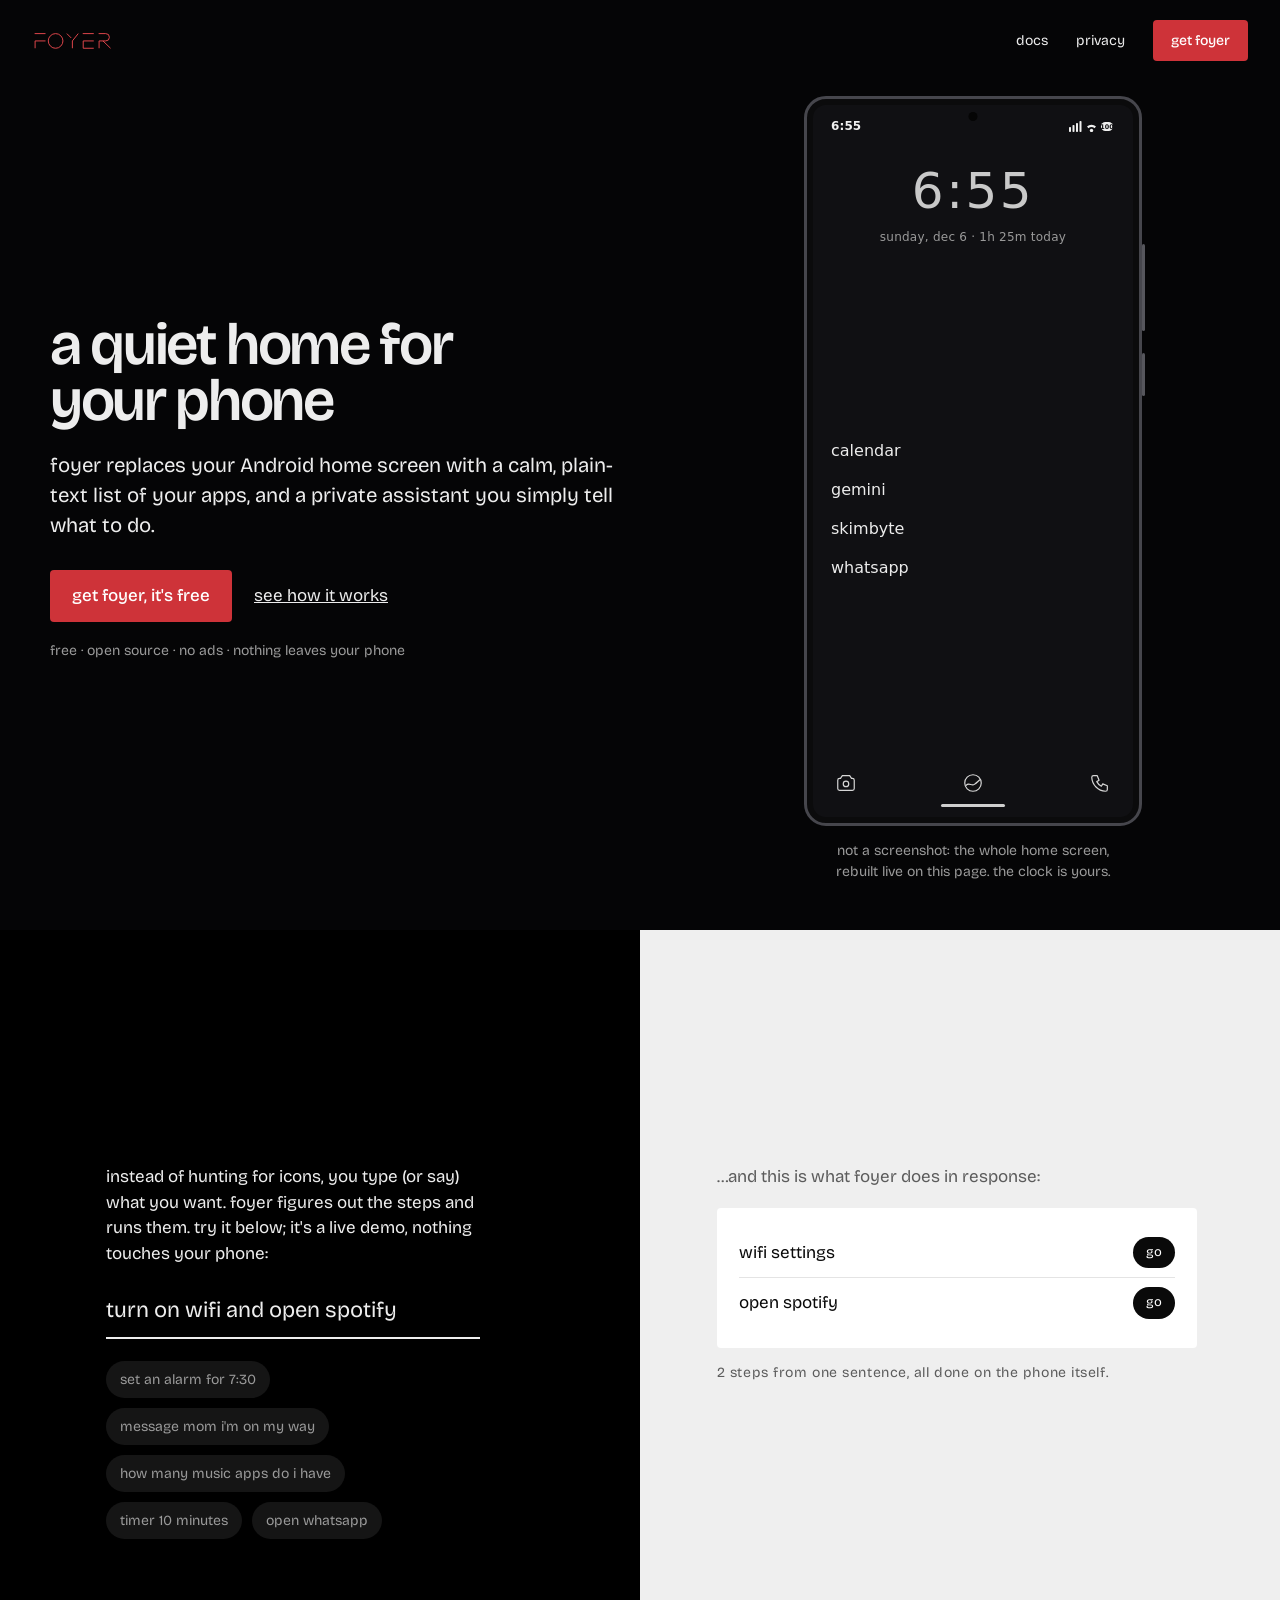
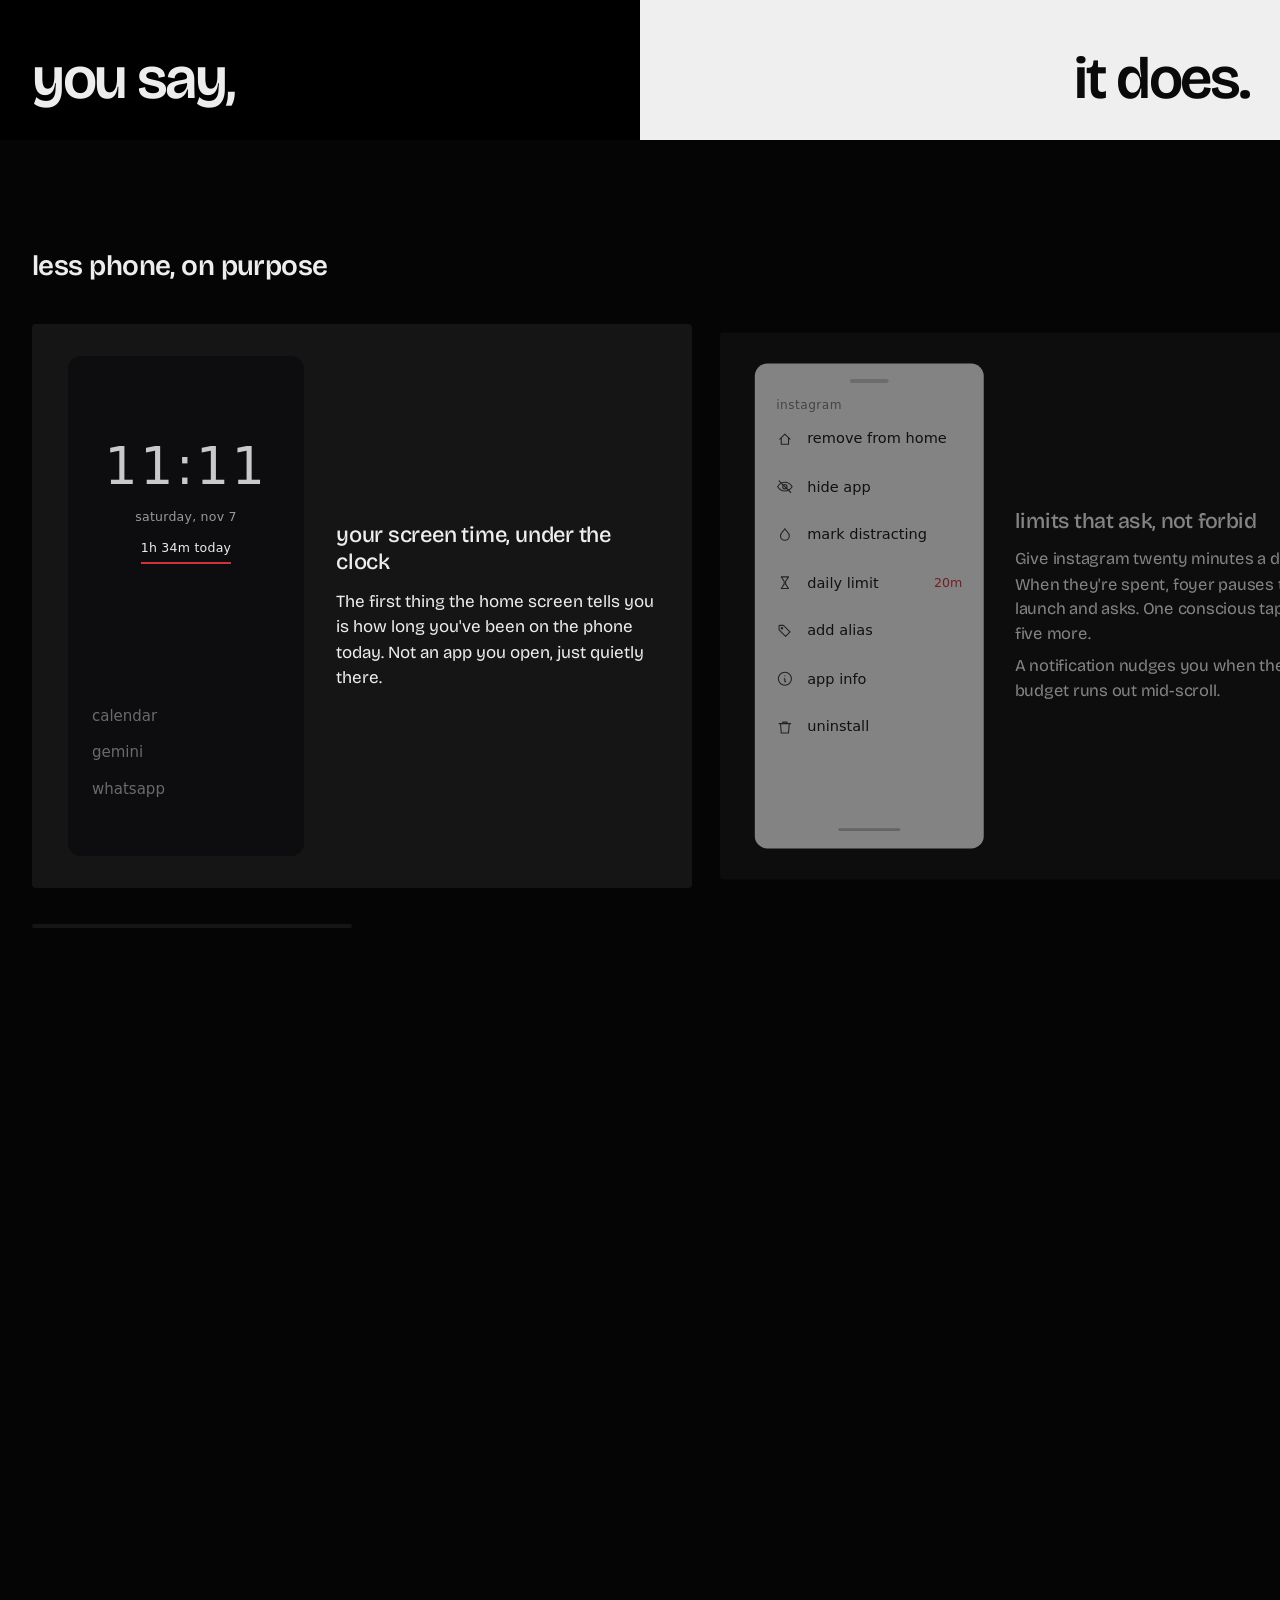
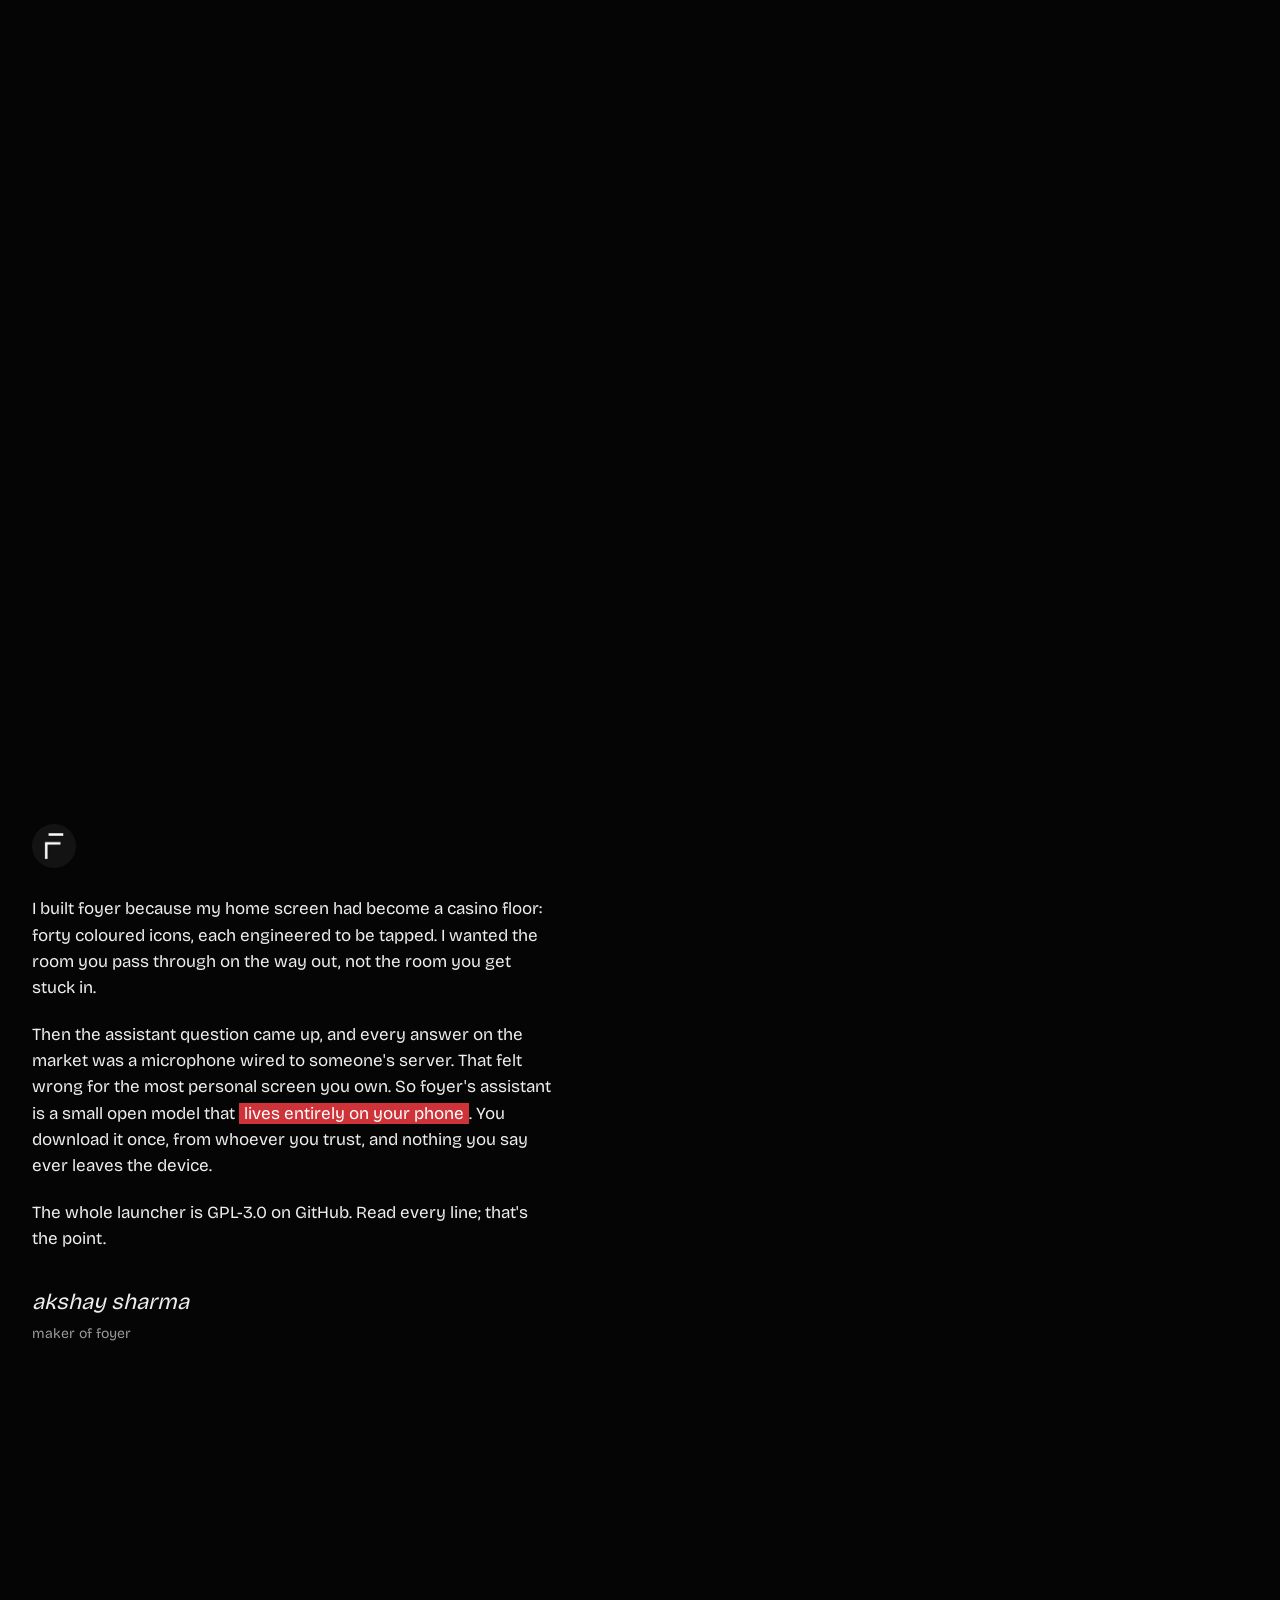
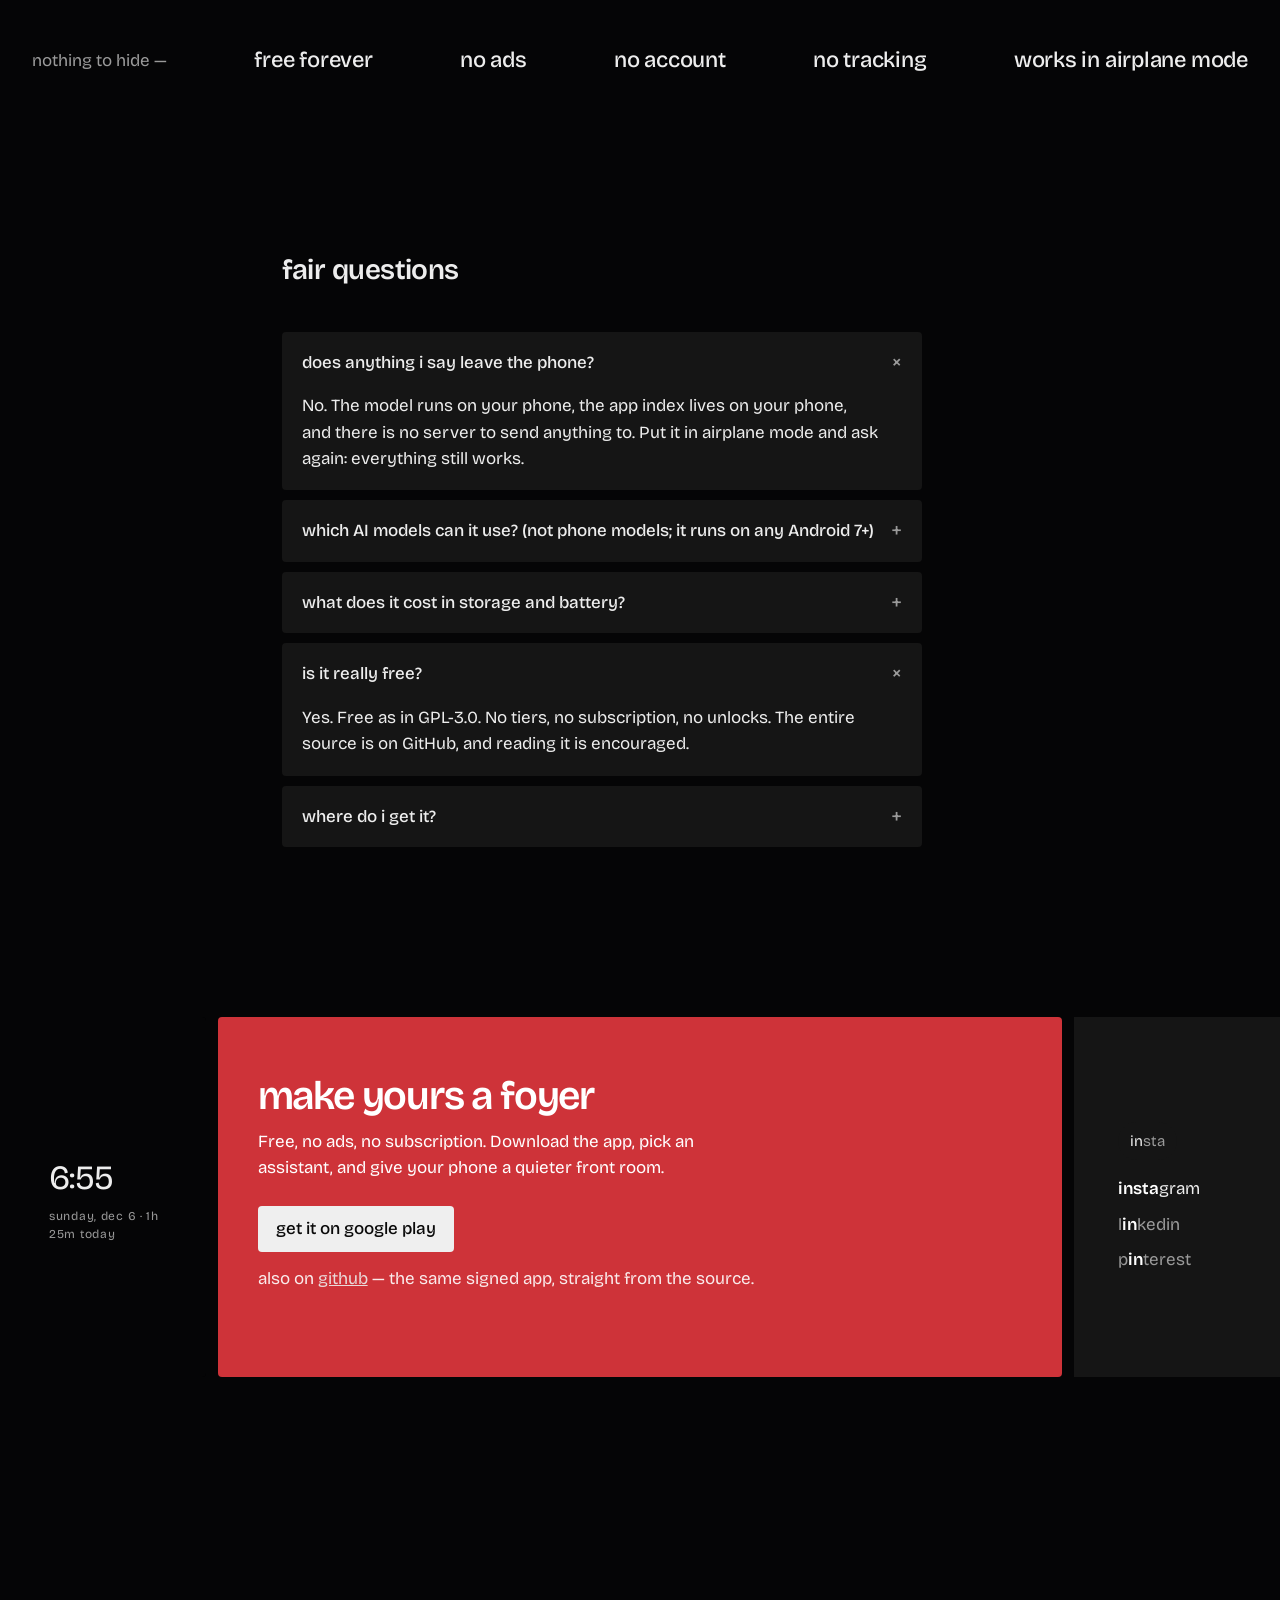
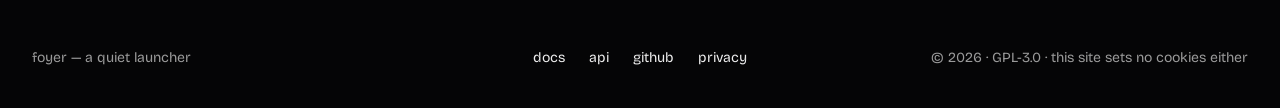
==== commit 31771226: "Website + README: point distribution at the live Play Store listing Foyer is live on Google Play (co" ====
--- a/website/index.html
+++ b/website/index.html
@@ -33,7 +33,7 @@
   <nav class="nav-right">
     <a href="/docs/">docs</a>
     <a href="/docs/privacy/">privacy</a>
-    <a class="button" href="https://github.com/akshay2211/Foyer">get foyer</a>
+    <a class="button" href="https://play.google.com/store/apps/details?id=com.foyerlauncher.foyer">get foyer</a>
   </nav>
 </header>
 
@@ -47,7 +47,7 @@
         of your apps, and a private assistant you simply tell what to do.
       </p>
       <div class="hero-actions rise">
-        <a class="button" href="https://github.com/akshay2211/Foyer">get foyer, it's free</a>
+        <a class="button" href="https://play.google.com/store/apps/details?id=com.foyerlauncher.foyer">get foyer, it's free</a>
         <a class="ghost" href="#show">see how it works</a>
       </div>
       <p class="hero-fine rise">free · open source · no ads · nothing leaves your phone</p>
@@ -324,7 +324,7 @@
 
   <details class="rise">
     <summary>where do i get it?</summary>
-    <p>From GitHub today; releases carry the signed APK. Play Store and F-Droid listings are planned, and the page will say so the day they exist.</p>
+    <p>It's live on <a href="https://play.google.com/store/apps/details?id=com.foyerlauncher.foyer">Google Play</a>. Prefer to sideload? Every <a href="https://github.com/akshay2211/Foyer/releases">GitHub release</a> carries the same signed APK. An F-Droid listing is still planned.</p>
   </details>
 </section>
 
@@ -337,8 +337,8 @@
   <div class="tile-main rise">
     <h2>make yours a foyer</h2>
     <p>Free, no ads, no subscription. Download the app, pick an assistant, and give your phone a quieter front room.</p>
-    <a class="button" href="https://github.com/akshay2211/Foyer/releases">download the app</a>
-    <p class="tile-fine">hosted on github while the play store listing is on its way. same app, straight from the source.</p>
+    <a class="button" href="https://play.google.com/store/apps/details?id=com.foyerlauncher.foyer">get it on google play</a>
+    <p class="tile-fine">also on <a href="https://github.com/akshay2211/Foyer/releases">github</a> — the same signed app, straight from the source.</p>
   </div>
   <div class="tile-side flat rise"><div data-ui class="tile-drawer" aria-hidden="true">
     <p class="ui-search"><b>in</b>sta</p>
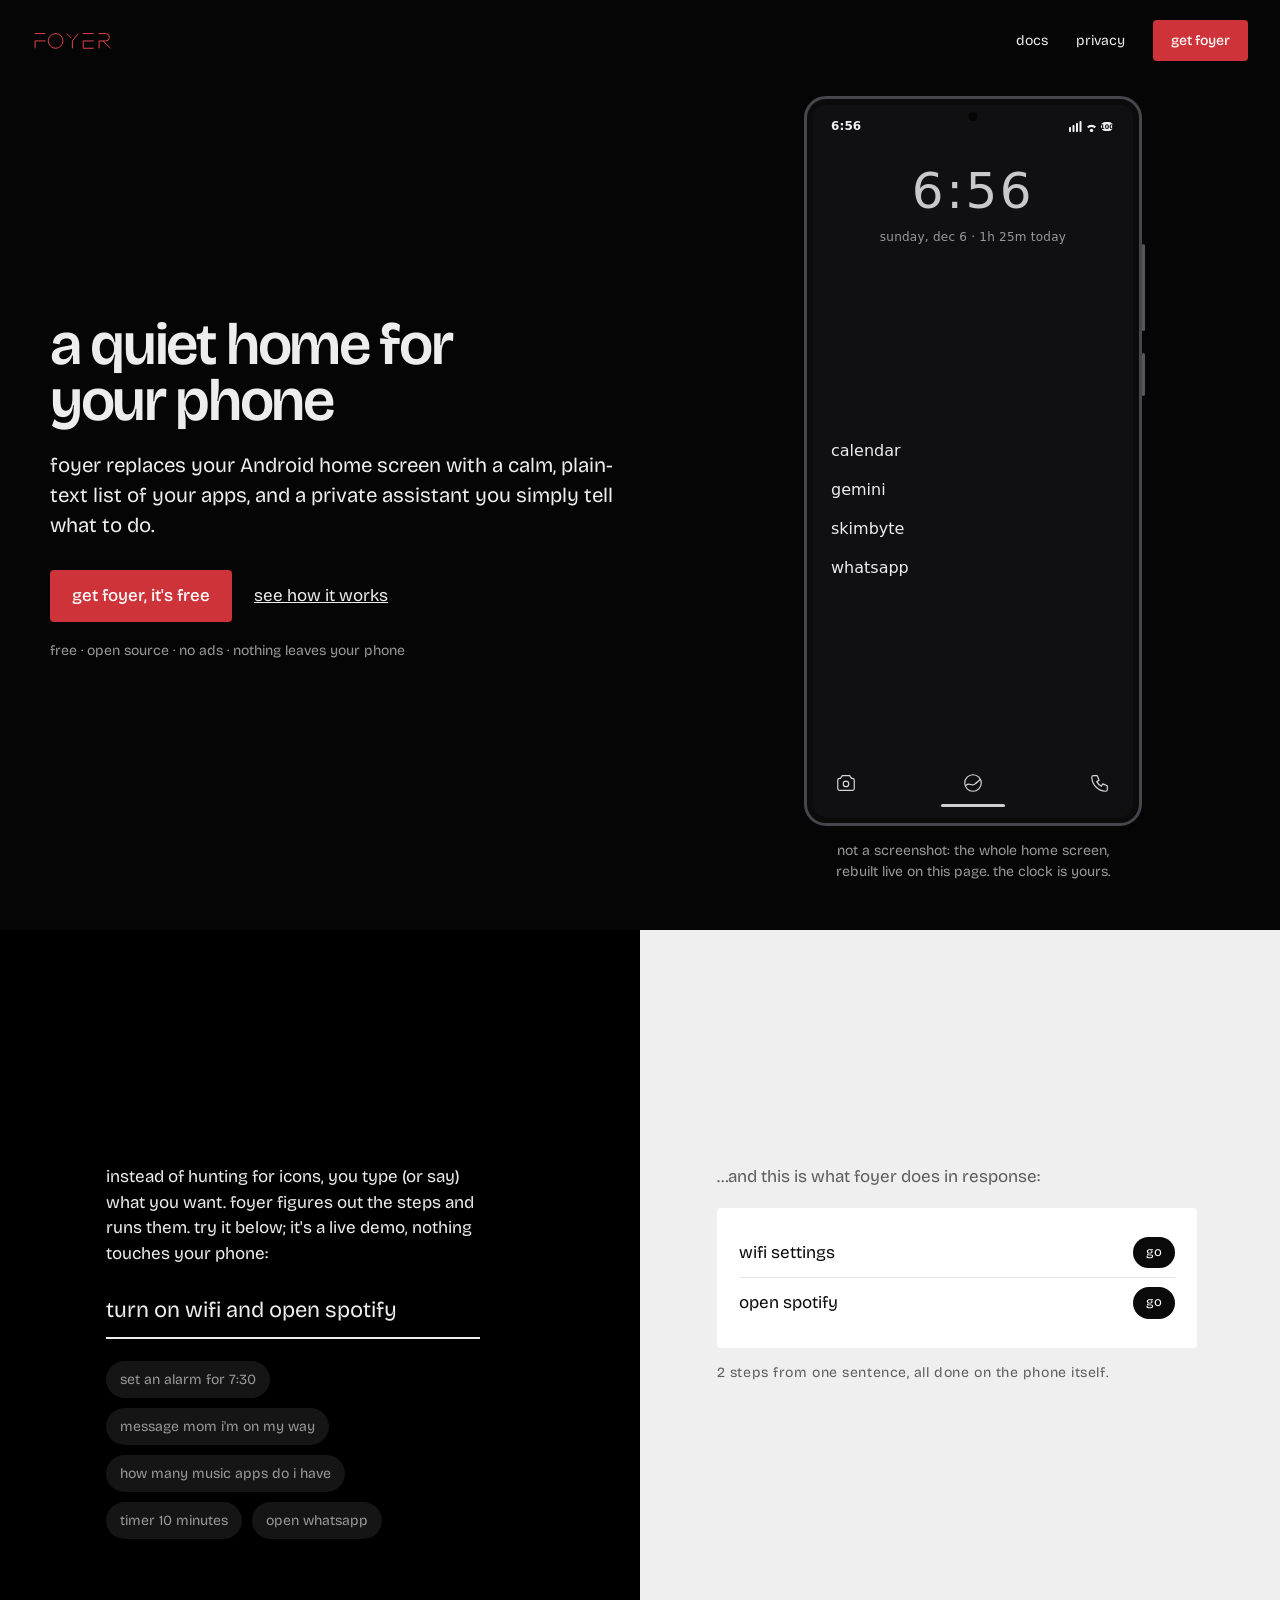
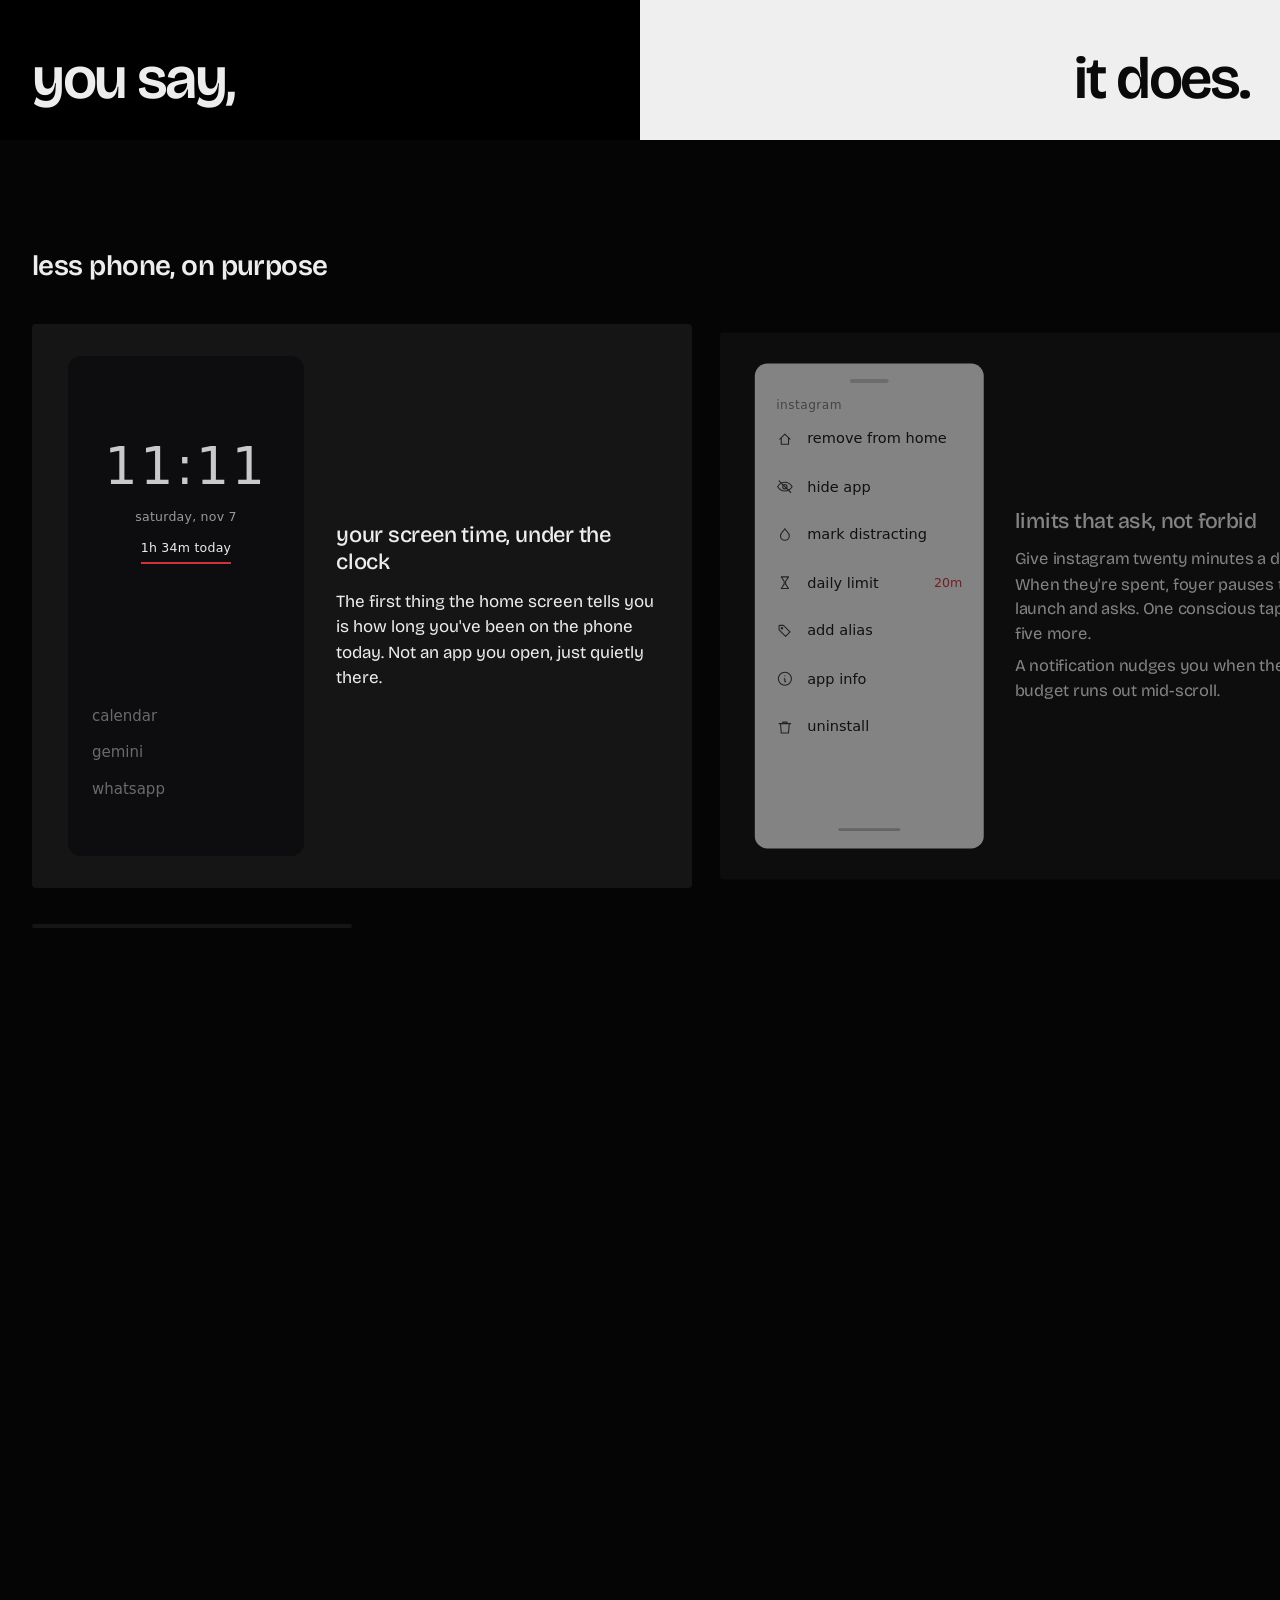
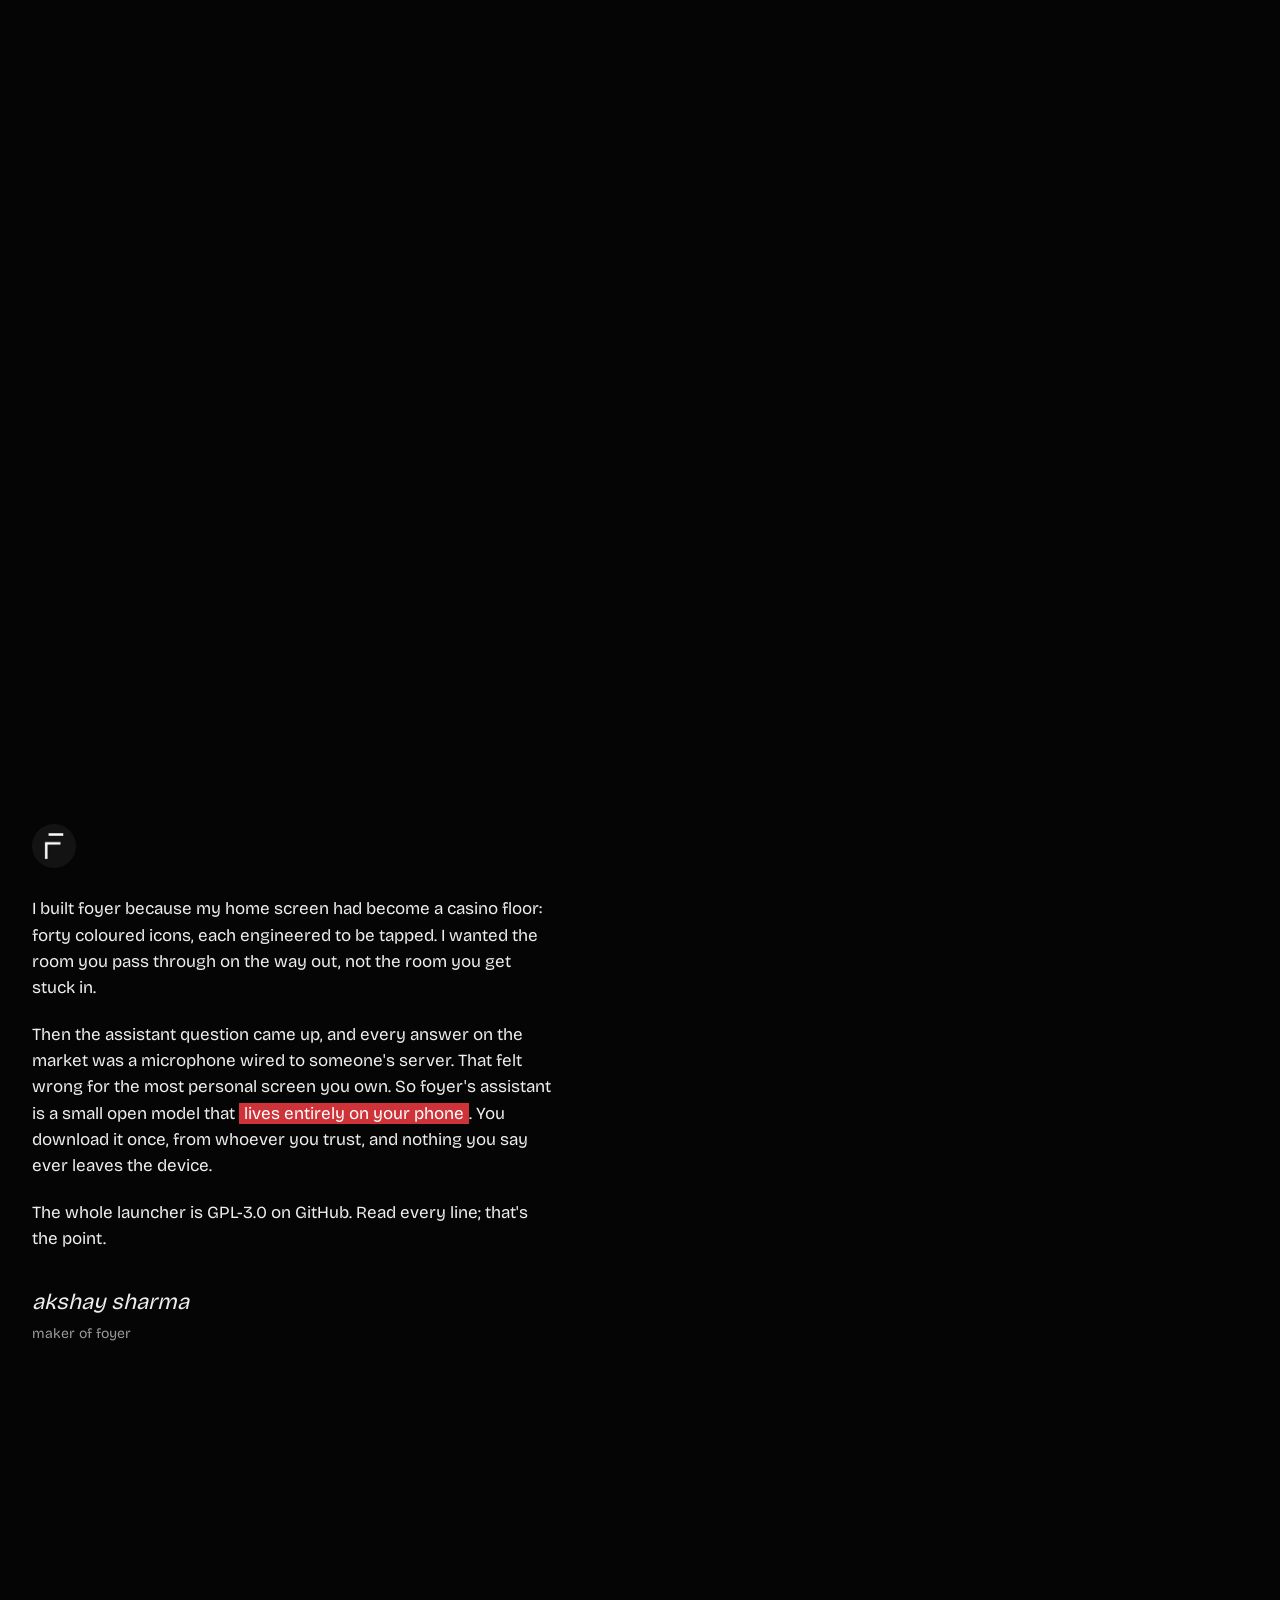
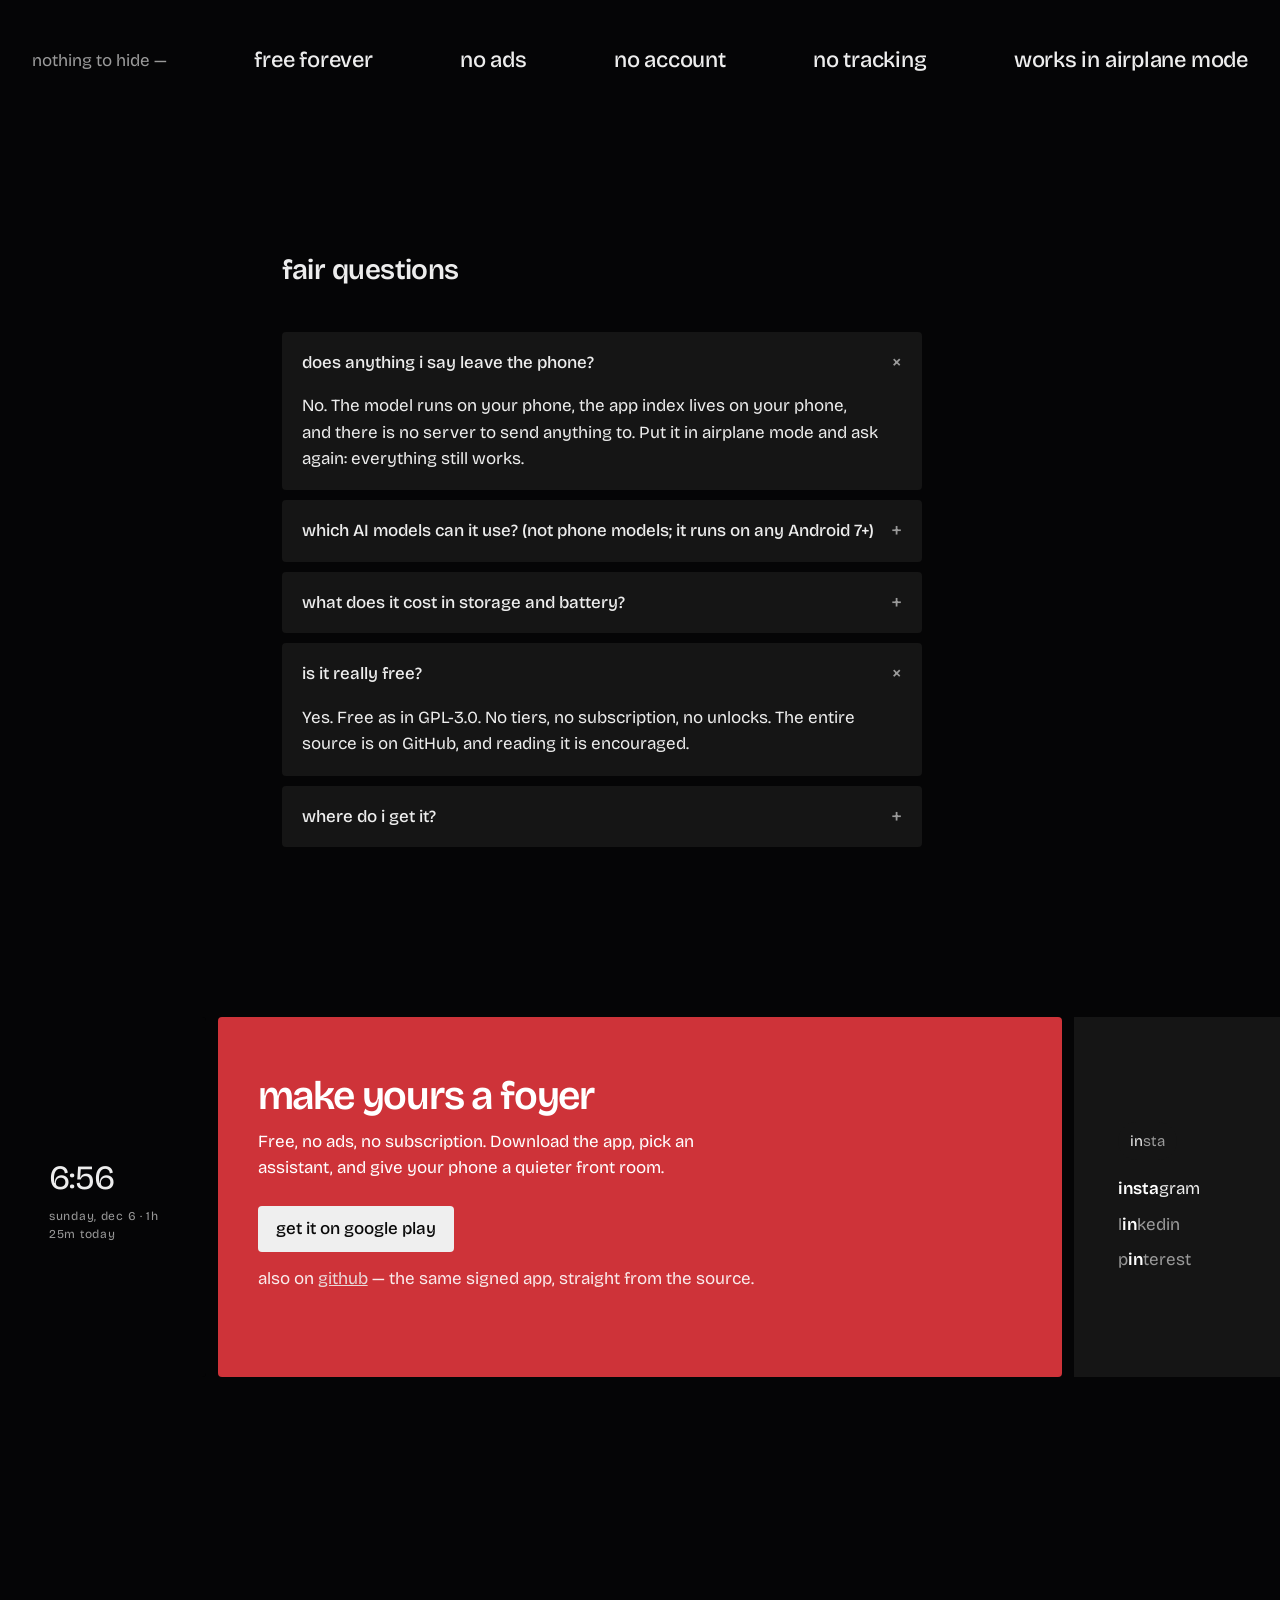
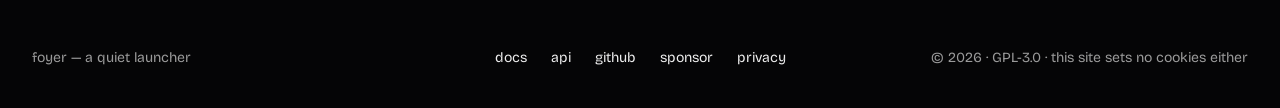
==== commit 365f4191: "Add FUNDING.yml and a sponsor link in the site footer" ====
--- a/website/index.html
+++ b/website/index.html
@@ -356,6 +356,7 @@
     <a href="/docs/">docs</a>
     <a href="/api/">api</a>
     <a href="https://github.com/akshay2211/Foyer">github</a>
+    <a href="https://github.com/sponsors/akshay2211">sponsor</a>
     <a href="/docs/privacy/">privacy</a>
   </nav>
   <span class="right">© 2026 · GPL-3.0 · this site sets no cookies either</span>
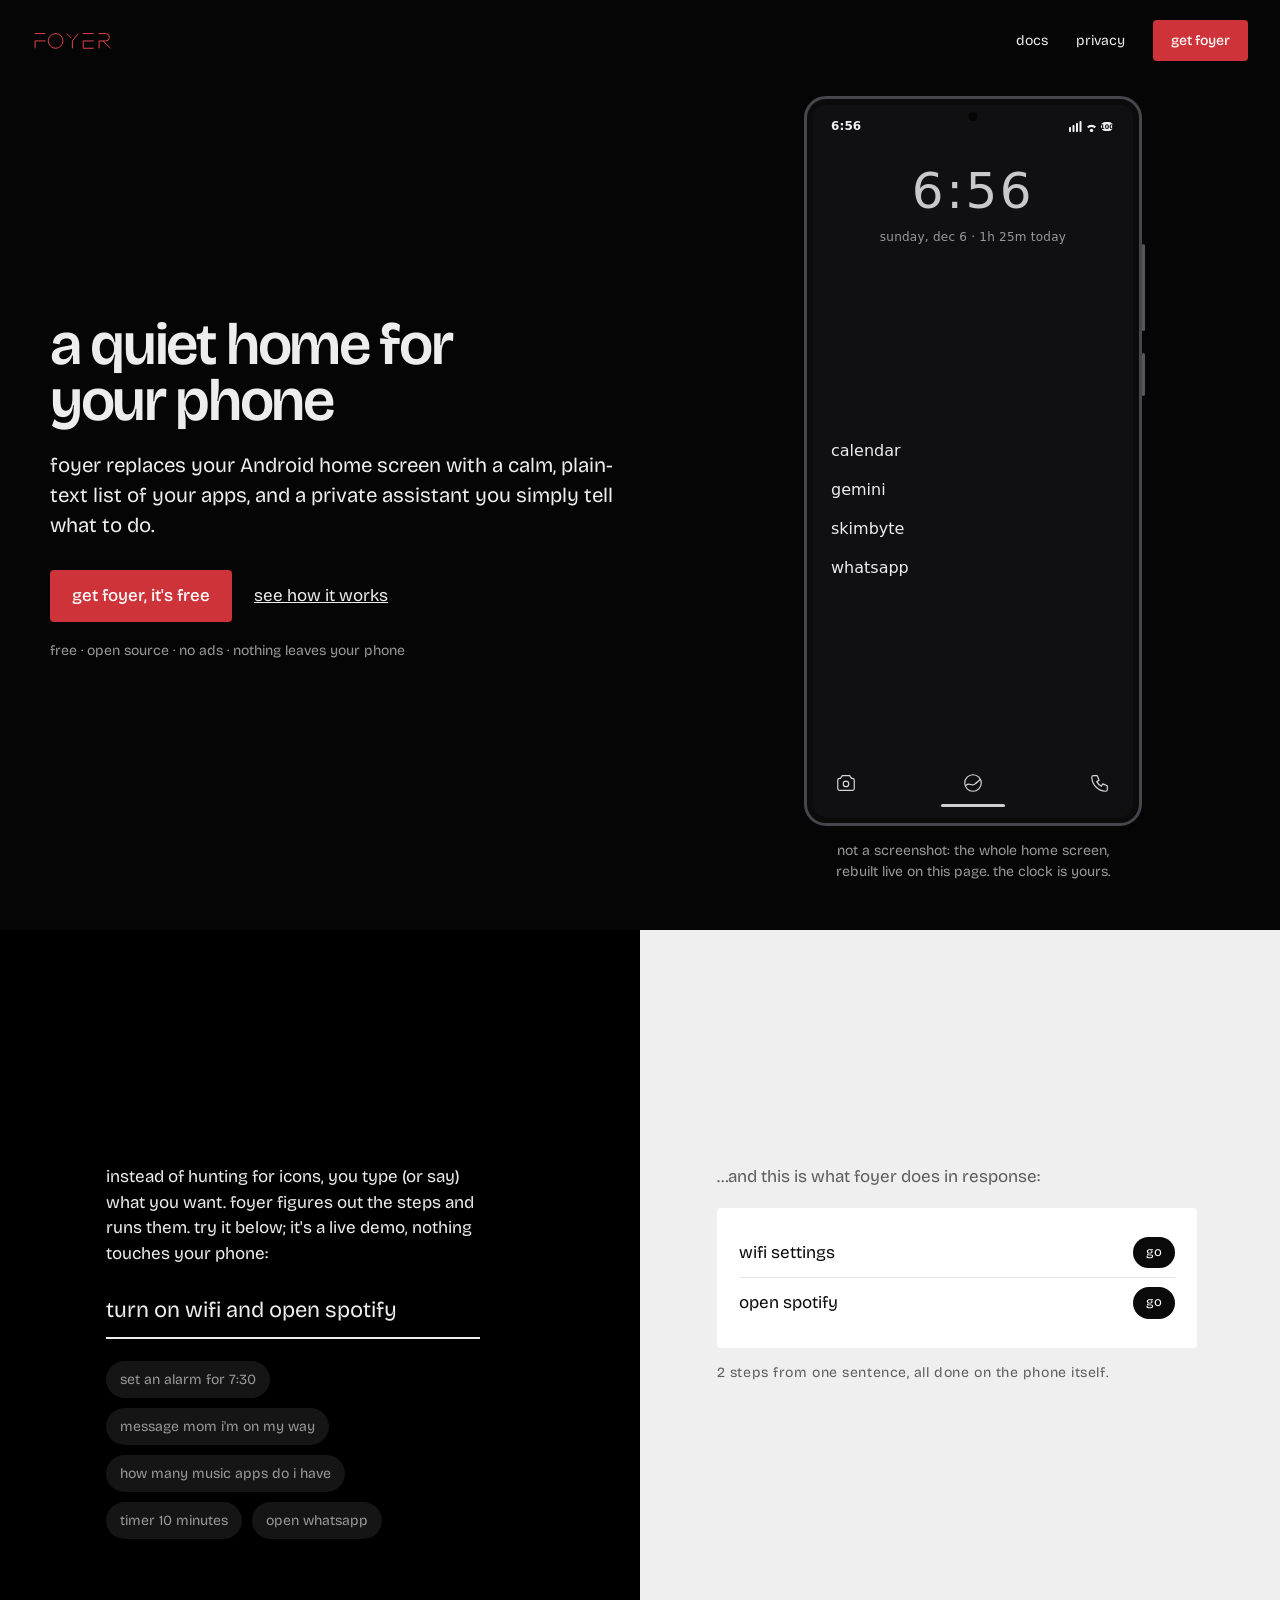
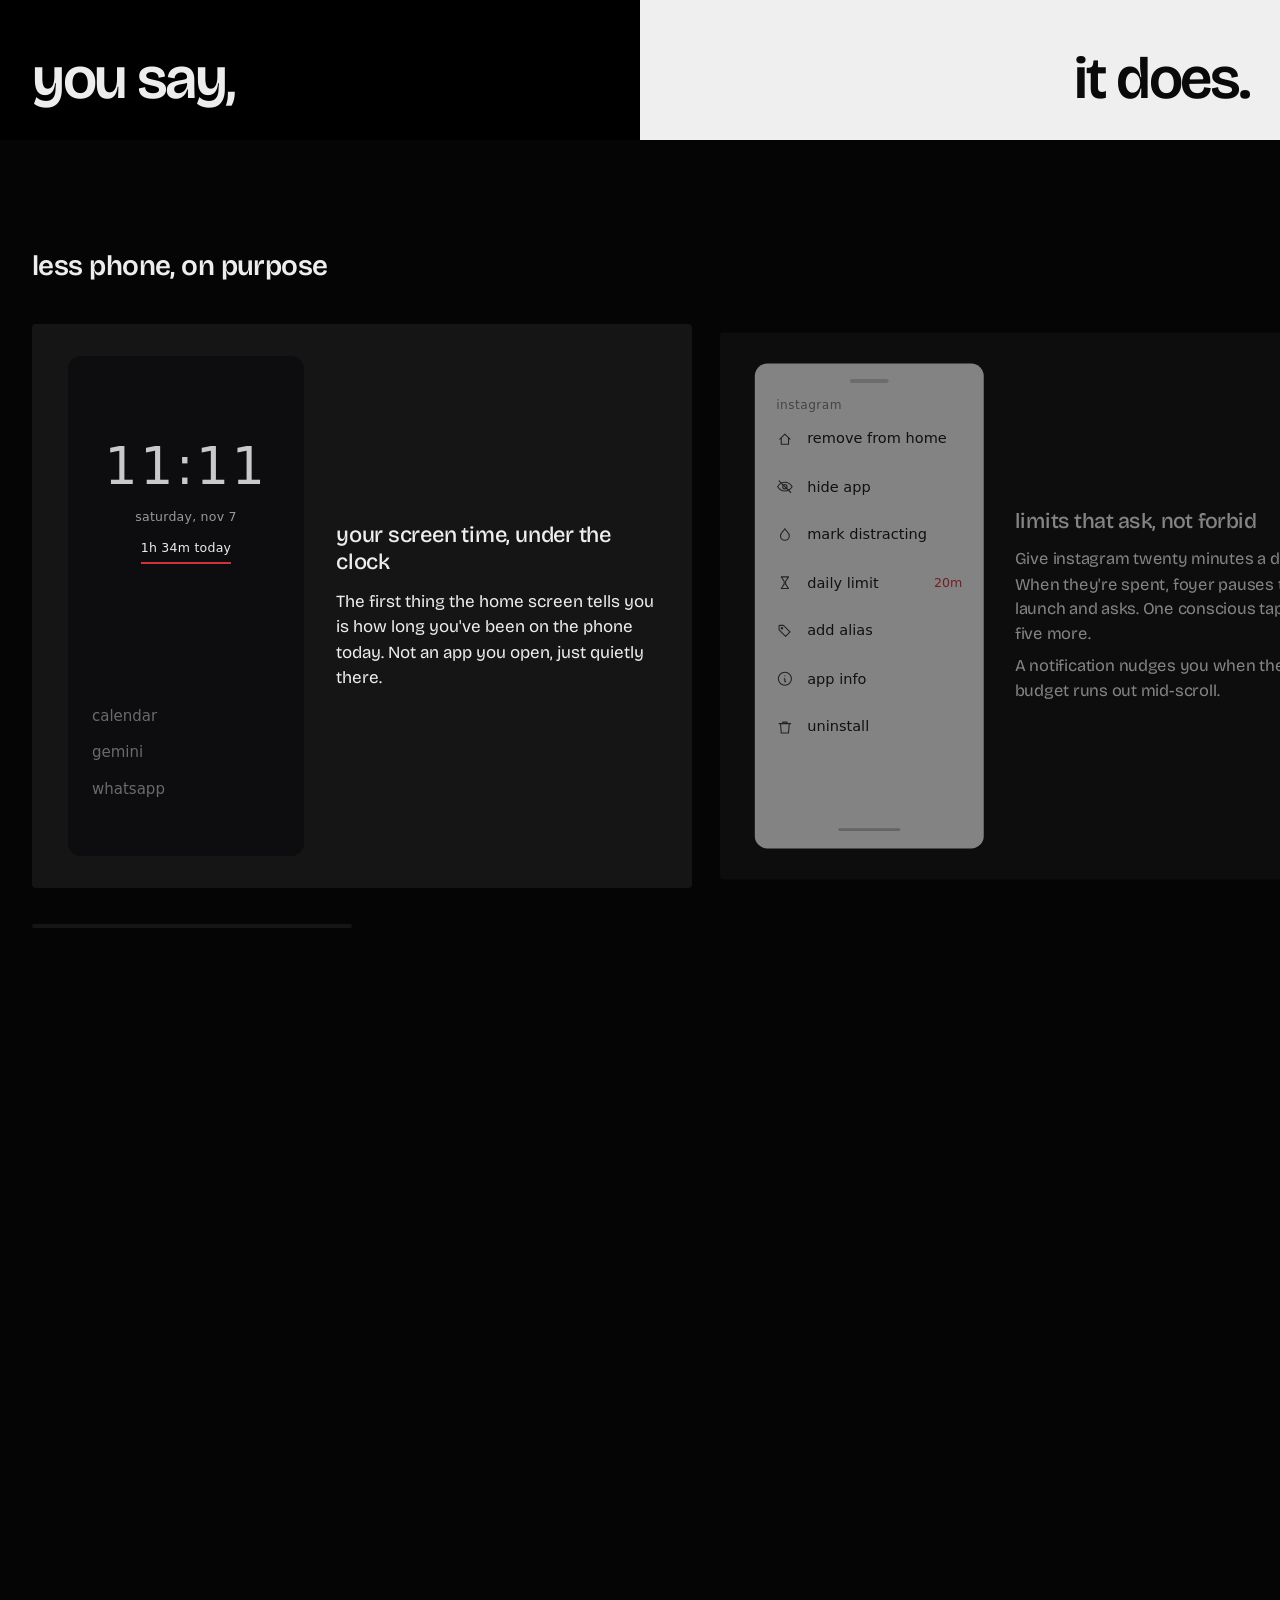
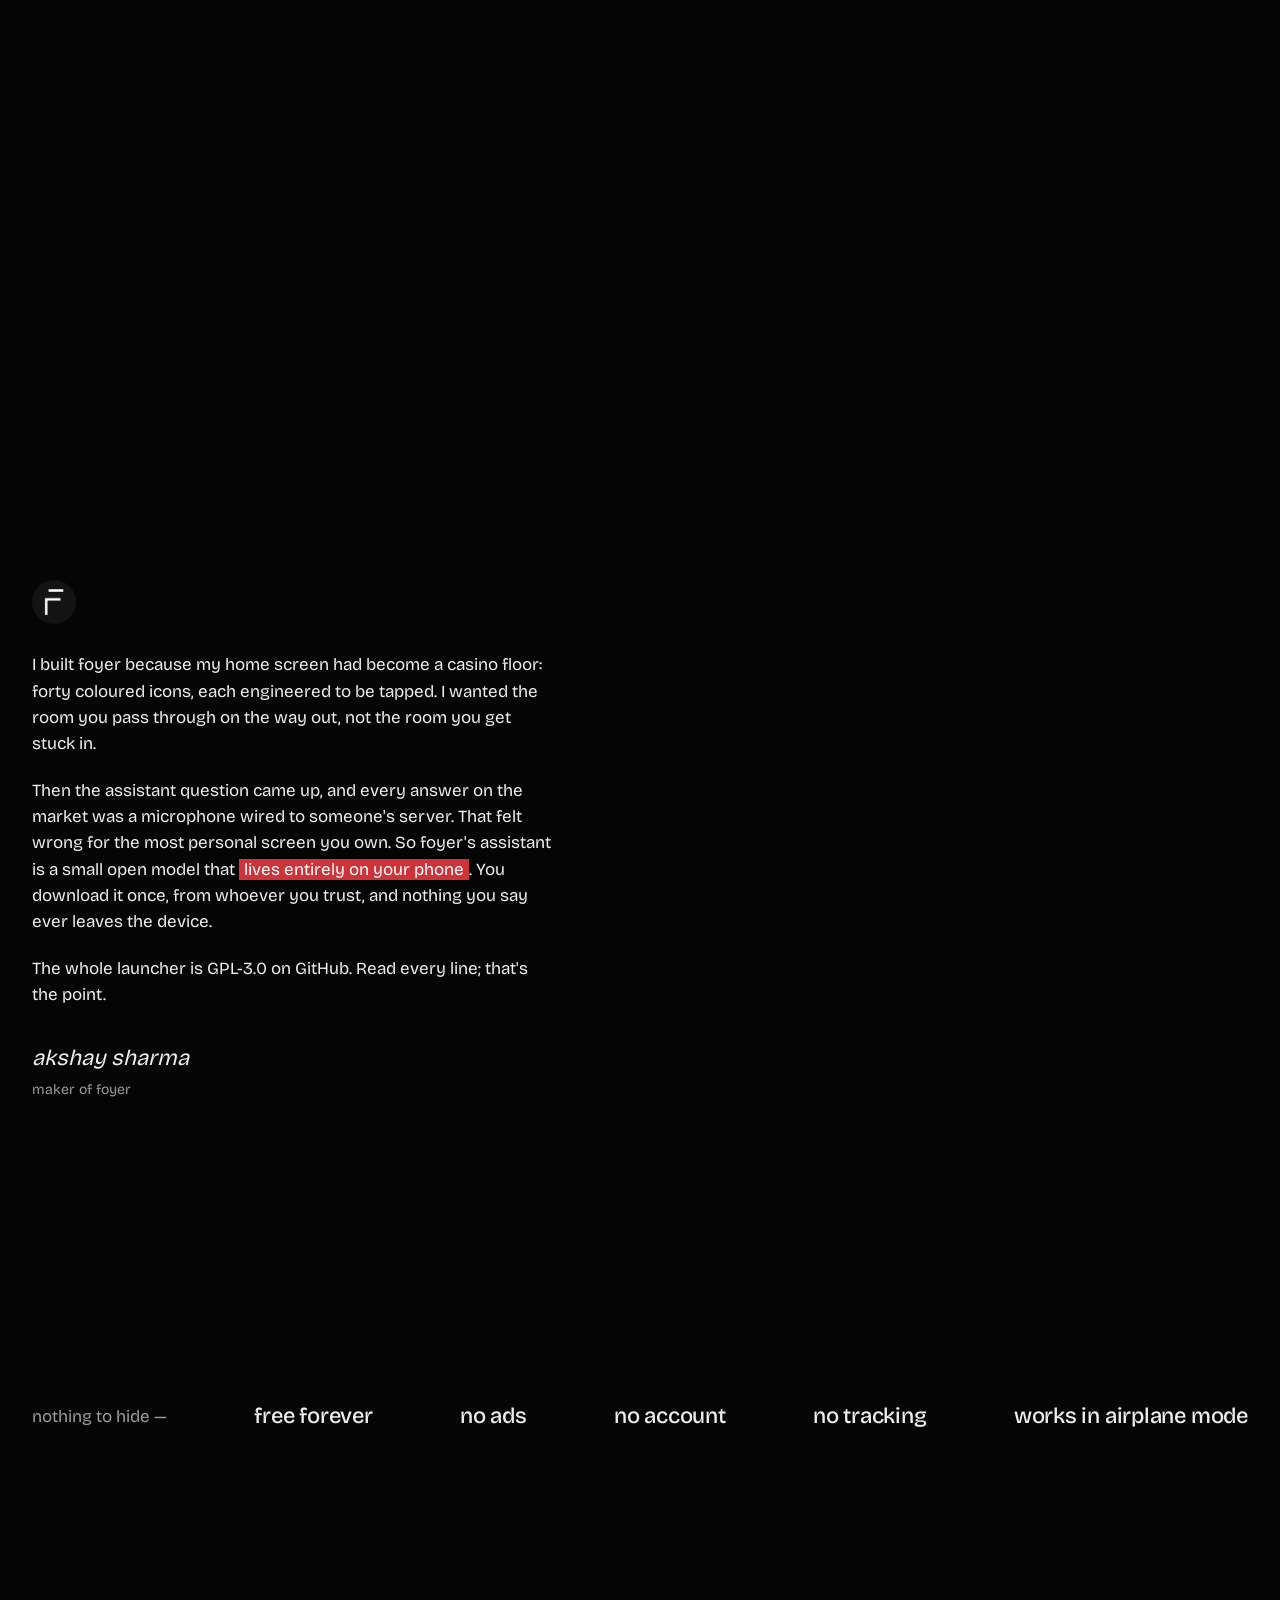
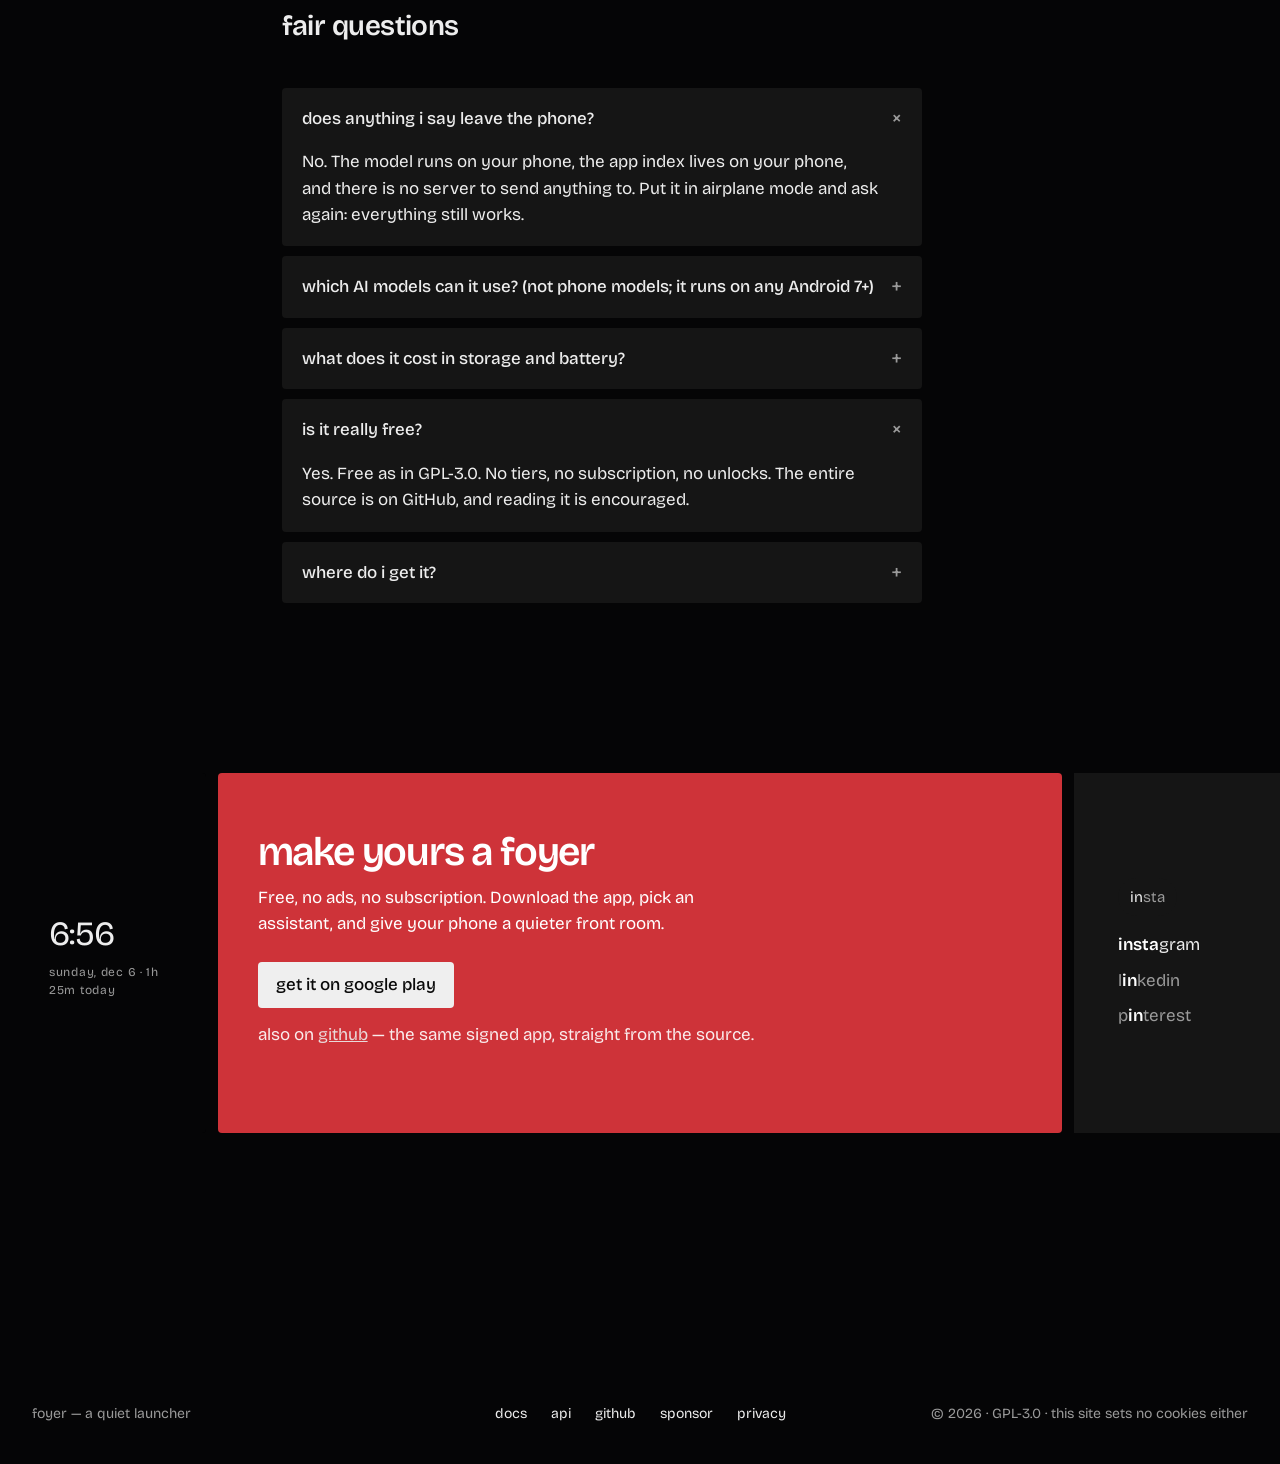
==== commit fa8453f5: "1.1.0 release prep: changelog, listing, website, Play panels Version to 1.1.0; the signed vc4 AAB is" ====
--- a/website/index.html
+++ b/website/index.html
@@ -212,7 +212,7 @@
         </div></div>
         <div class="card-text">
           <h3>curated, not customised to death</h3>
-          <p>Three fonts, four accents, five background tones, true black to cream. Every pairing keeps its contrast; there is no wallpaper circus.</p>
+          <p>Three fonts, four accents, five background tones, true black to cream. Every pairing keeps its contrast — even a wallpaper earns its place quietly, under a scrim, never over the text.</p>
         </div>
       </article>
 
@@ -243,6 +243,49 @@
         <div class="card-text">
           <h3>four ways to tell time</h3>
           <p>Digital, bold, a rotating dial, or plain hands. Cycle the home screen clock from settings, or straight from the home menu.</p>
+        </div>
+      </article>
+
+      <article class="card">
+        <div class="panel"><div class="rf rf-edit" role="img" aria-label="Home edit mode: the clock block and the favourites block outlined on a dotted grid, the favourites block selected with accent resize handles, grid chips reading 5 by 8, 6 by 10 and 7 by 12, and a done pill">
+          <div class="wgt wgt-clock">
+            <p class="eclock">11:11</p>
+            <p class="edate">saturday, nov 7 · 1h 34m today</p>
+          </div>
+          <div class="wgt wgt-faves sel">
+            <span class="hdl h-t"></span><span class="hdl h-b"></span><span class="hdl h-l"></span><span class="hdl h-r"></span>
+            <span>calendar</span><span>gemini</span><span>whatsapp</span>
+          </div>
+          <div class="chips" aria-hidden="true"><span class="chip">5×8</span><span class="chip on">6×10</span><span class="chip">7×12</span></div>
+          <span class="done">done</span>
+        </div></div>
+        <div class="card-text">
+          <h3>put it where your thumb lives</h3>
+          <p>Long-press the home screen and the clock and favourites come loose: drag them anywhere on the grid, resize by the handles, pick how fine the grid is. Still text, still quiet — just where you want it.</p>
+        </div>
+      </article>
+
+      <article class="card">
+        <div class="panel"><div class="rf rf-wall" role="img" aria-label="A red moon over dark mountains as the wallpaper, a 'theme from wallpaper' switch turned on, and the two colours pulled from the photo: a near-black background and the moon's red accent">
+          <div class="wp" aria-hidden="true">
+            <svg viewBox="0 0 200 104" preserveAspectRatio="xMidYMid slice">
+              <rect width="200" height="104" fill="#0a0a0c"/>
+              <circle cx="102" cy="48" r="32" fill="#c2342e"/>
+              <path d="M0 104 55 50l30 30 28-38 44 44 43-30v48z" fill="#17171a"/>
+              <path d="M0 104 55 50l30 30 28-38 44 44 43-30" fill="none" stroke="#3b3b3f" stroke-width="1"/>
+            </svg>
+          </div>
+          <div class="trow"><span>theme from wallpaper</span><span class="wtoggle"></span></div>
+          <div class="pulls">
+            <span class="pdot" style="background:#0a0a0c"></span>
+            <span class="pdot" style="background:#c2342e"></span>
+            <span class="plabel">background &amp; accent, pulled from your photo</span>
+          </div>
+          <p class="wclock">11:<b>11</b></p>
+        </div></div>
+        <div class="card-text">
+          <h3>one photo, a whole theme</h3>
+          <p>Add a wallpaper from your photos — picked privately, foyer never sees your library. Flip one switch and the launcher recolours itself from the photo's own colours, contrast computed, never guessed.</p>
         </div>
       </article>
 
--- a/website/style.css
+++ b/website/style.css
@@ -280,6 +280,56 @@
   font-size: 10px; letter-spacing: 0.14em; color: #737377;
 }
 
+/* home edit mode — grid dots, widget frames, handles, the done pill */
+.rf-edit {
+  display: flex; flex-direction: column; padding: 22px 20px 18px;
+  background-color: #0d0d10;
+  background-image: radial-gradient(#2c2c31 1.2px, transparent 1.4px);
+  background-size: 58px 74px;
+  background-position: 29px 34px;
+}
+.rf-edit .wgt { border: 1px solid #3b3b3f; border-radius: 14px; padding: 16px 18px; }
+.rf-edit .wgt-clock { text-align: center; }
+.rf-edit .eclock { font-size: 34px; font-weight: 100; letter-spacing: 0.05em; color: #c9c9c9; line-height: 1; }
+.rf-edit .edate { margin-top: 10px; font-size: 11px; color: #9a9a9e; letter-spacing: 0.02em; }
+.rf-edit .wgt-faves {
+  margin-top: 16px; width: 64%; flex: 1;
+  display: grid; gap: 13px; align-content: start;
+  font-size: 14.5px; color: #ececec; position: relative;
+}
+.rf-edit .wgt.sel { border: 1.5px solid var(--accent); }
+.rf-edit .hdl { position: absolute; background: var(--accent); border-radius: 999px; }
+.rf-edit .h-t { top: -3px; left: 50%; transform: translateX(-50%); width: 22px; height: 5px; }
+.rf-edit .h-b { bottom: -3px; left: 50%; transform: translateX(-50%); width: 22px; height: 5px; }
+.rf-edit .h-l { left: -3px; top: 50%; transform: translateY(-50%); width: 5px; height: 22px; }
+.rf-edit .h-r { right: -3px; top: 50%; transform: translateY(-50%); width: 5px; height: 22px; }
+.rf-edit .chips { margin-top: auto; display: flex; gap: 8px; justify-content: center; }
+.rf-edit .chip { font-size: 11px; color: #737377; border: 1px solid #3b3b3f; border-radius: 999px; padding: 4px 12px; }
+.rf-edit .chip.on { color: var(--accent); border-color: var(--accent); }
+.rf-edit .done {
+  margin: 12px auto 0; width: fit-content;
+  background: var(--accent); color: var(--accent-ink);
+  font-size: 13px; border-radius: 999px; padding: 7px 24px;
+}
+
+/* theme from wallpaper — the photo, the switch, the two pulled colours */
+.rf-wall { display: flex; flex-direction: column; padding: 0 0 20px; }
+.rf-wall .wp svg { display: block; width: 100%; height: 168px; }
+.rf-wall .trow {
+  display: flex; justify-content: space-between; align-items: center;
+  padding: 20px 22px 0; font-size: 15px;
+}
+.rf-wall .wtoggle { flex: none; width: 40px; height: 24px; border-radius: 12px; background: #c2342e; position: relative; }
+.rf-wall .wtoggle::after { content: ""; position: absolute; right: 3px; top: 3px; width: 18px; height: 18px; border-radius: 50%; background: #fff; }
+.rf-wall .pulls { display: flex; align-items: center; gap: 10px; padding: 18px 22px 0; }
+.rf-wall .pdot { flex: none; width: 22px; height: 22px; border-radius: 50%; border: 1px solid #3b3b3f; }
+.rf-wall .plabel { font-size: 11.5px; color: #9a9a9e; line-height: 1.45; }
+.rf-wall .wclock {
+  margin: auto auto 6px; font-size: 44px; font-weight: 100;
+  letter-spacing: 0.05em; color: #c9c9c9; line-height: 1;
+}
+.rf-wall .wclock b { font-weight: 100; color: #c2342e; }
+
 /* the ai settings, rebuilt */
 .rf-ai .ai-title { font-size: 24px; font-weight: 300; }
 .rf-ai .acard {
